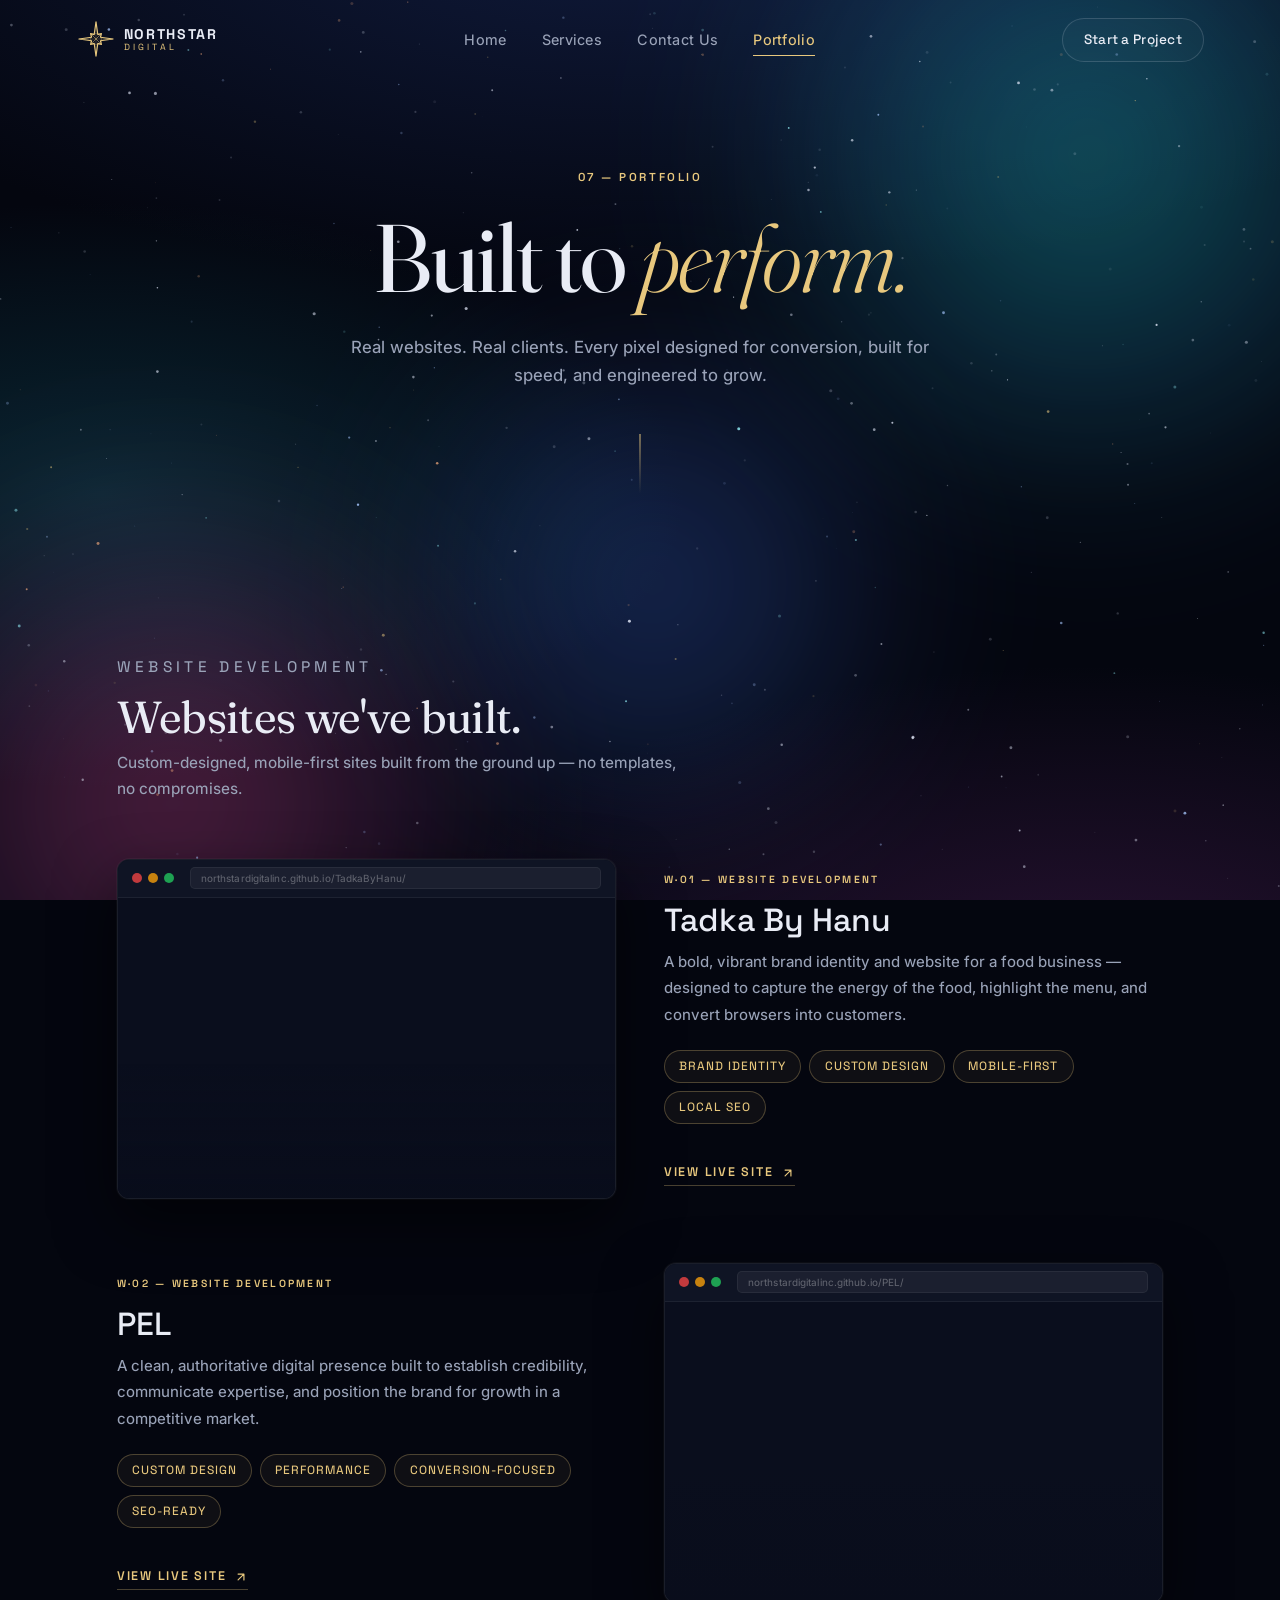
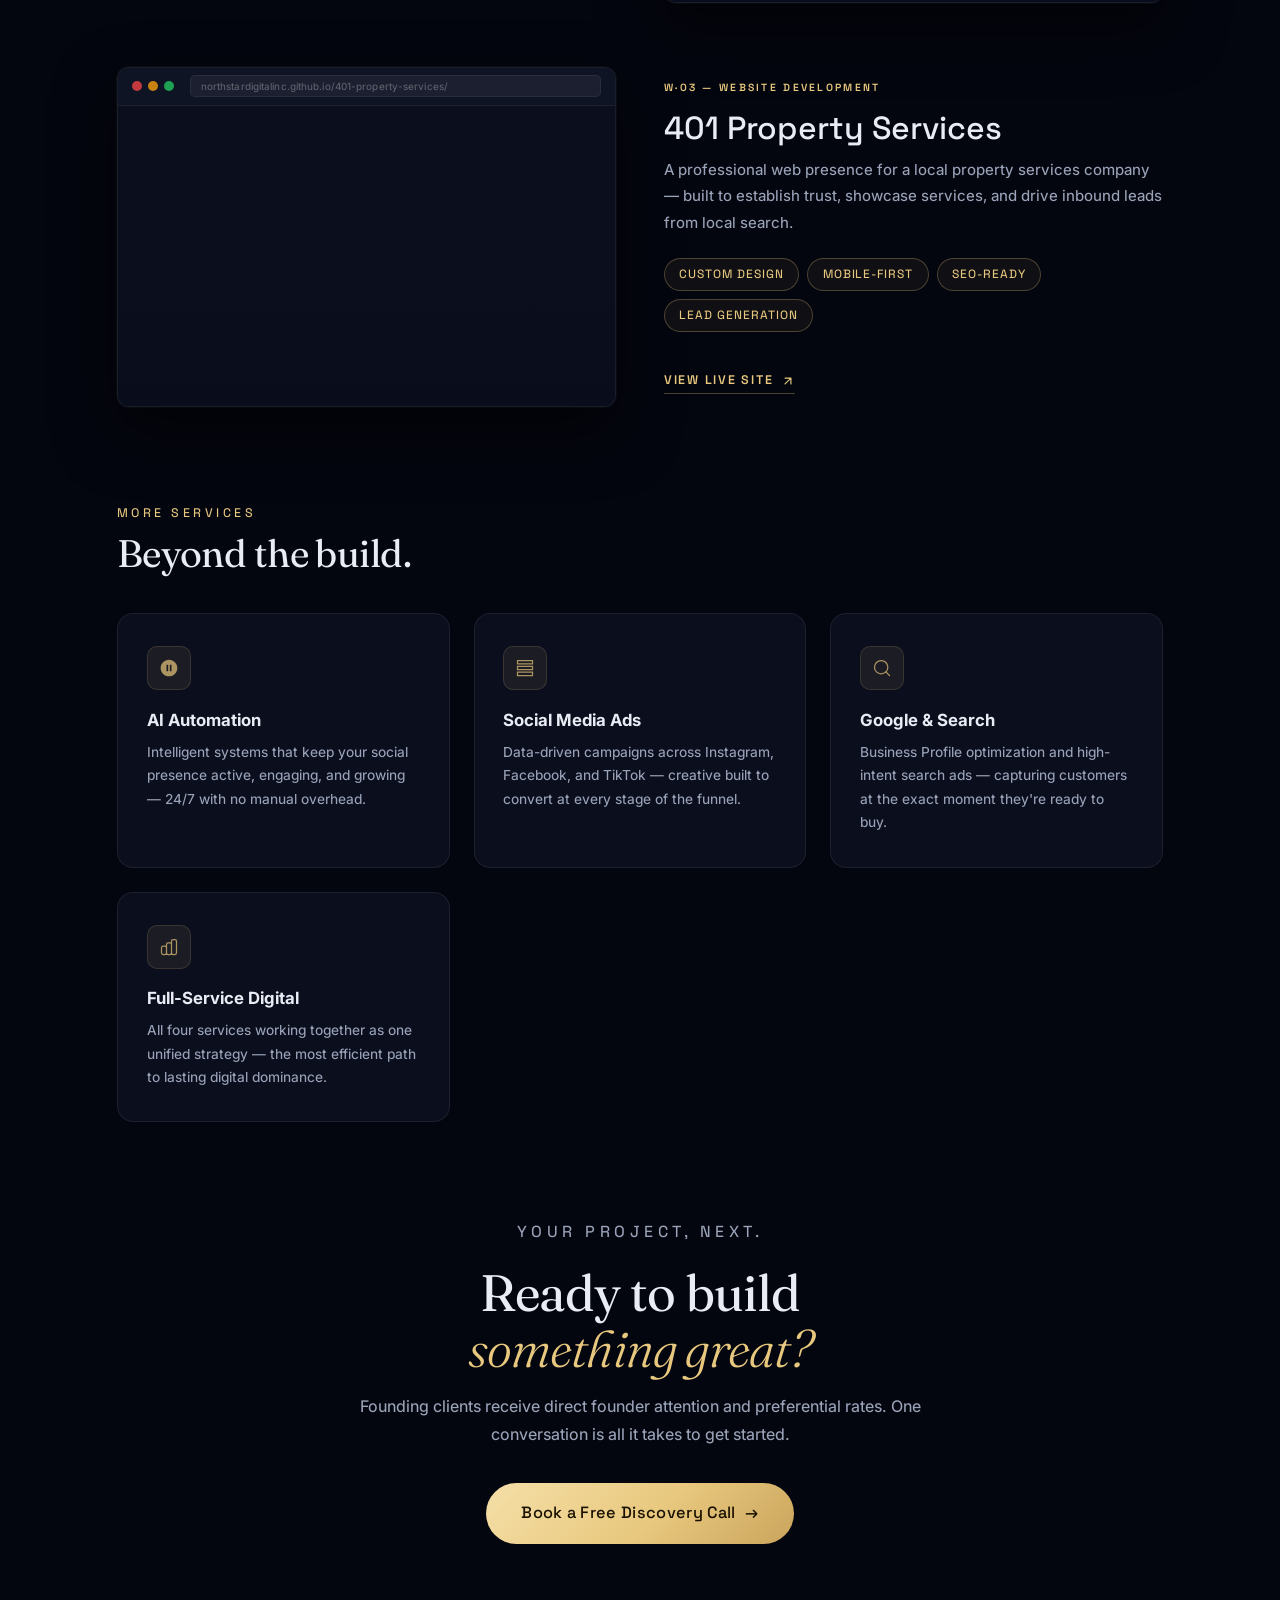
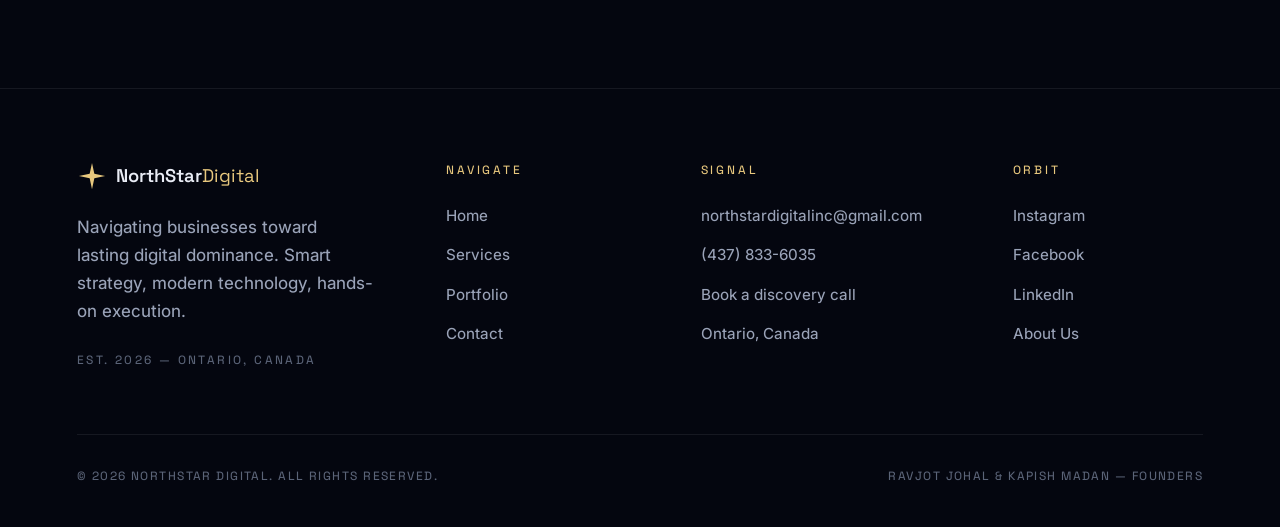
==== portfolio.html @ 84856ef8 "Reorder portfolio: PEL becomes W·02, 401 Property Services becomes W·03" ====
<!DOCTYPE html>
<html lang="en">
<head>
<meta charset="UTF-8">
<meta name="viewport" content="width=device-width, initial-scale=1.0">
<title>Portfolio — NorthStar Digital</title>
<meta name="description" content="Real client websites built by NorthStar Digital — custom design, mobile-first, conversion-focused. See our work.">
<link rel="preconnect" href="https://fonts.googleapis.com">
<link rel="preconnect" href="https://fonts.gstatic.com" crossorigin>
<link href="https://fonts.googleapis.com/css2?family=Fraunces:ital,opsz,wght@0,9..144,300;0,9..144,400;0,9..144,500;0,9..144,600;1,9..144,300;1,9..144,400;1,9..144,500&family=Space+Grotesk:wght@300;400;500;600;700&family=Inter:wght@400;450;500;600&display=swap" rel="stylesheet">
<script>
(function () {
  var d = document.documentElement;
  var touch = window.matchMedia("(pointer: coarse)").matches || "ontouchstart" in window;
  var ua = /Android|iPhone|iPad|iPod|Mobile|Silk/i.test(navigator.userAgent);
  if (touch) d.classList.add("is-touch");
  if (ua || (touch && Math.min(screen.width, screen.height) < 820)) d.classList.add("is-mobile");
})();
</script>
<link rel="stylesheet" href="css/style.css?v=10">
<link rel="icon" href="data:image/svg+xml,<svg xmlns='http://www.w3.org/2000/svg' viewBox='0 0 32 32'><path d='M16 2 L18.5 13.5 L30 16 L18.5 18.5 L16 30 L13.5 18.5 L2 16 L13.5 13.5 Z' fill='%23E8C87E'/></svg>">
<style>
/* ── Project showcase cards ── */
.proj-section {
  padding: 0 var(--pad-x) 6rem;
  max-width: 1200px;
  margin: 0 auto;
}
.proj-section__head {
  margin-bottom: 3.5rem;
}
.proj-section__head .kicker { margin-bottom: 0.8rem; }
.proj-section__head h2 { font-size: clamp(1.8rem, 4vw, 2.8rem); margin-bottom: 0.6rem; }
.proj-section__head p { color: var(--ink-dim); max-width: 56ch; font-size: 0.96rem; line-height: 1.7; }

.proj-list {
  display: flex;
  flex-direction: column;
  gap: 4rem;
}

.proj-item {
  display: grid;
  grid-template-columns: 1fr 1fr;
  gap: 3rem;
  align-items: center;
}
.proj-item:nth-child(even) { direction: rtl; }
.proj-item:nth-child(even) > * { direction: ltr; }

/* Browser mockup */
.proj-browser {
  border-radius: 12px;
  overflow: hidden;
  border: 1px solid rgba(255,255,255,0.08);
  background: #070b18;
  box-shadow: 0 24px 60px rgba(0,0,0,0.55), 0 0 0 1px rgba(255,255,255,0.04);
  transition: box-shadow 0.3s var(--ease-out), transform 0.3s var(--ease-out);
}
.proj-browser:hover {
  box-shadow: 0 32px 80px rgba(0,0,0,0.65), 0 0 0 1px rgba(232,200,126,0.15);
  transform: translateY(-4px);
}
.proj-browser__chrome {
  height: 38px;
  background: #0f1424;
  border-bottom: 1px solid rgba(255,255,255,0.06);
  display: flex;
  align-items: center;
  padding: 0 14px;
  gap: 6px;
}
.proj-browser__dots {
  display: flex;
  gap: 6px;
  flex-shrink: 0;
}
.proj-browser__dot {
  width: 10px;
  height: 10px;
  border-radius: 50%;
}
.proj-browser__dot:nth-child(1) { background: #ef4444; opacity: 0.8; }
.proj-browser__dot:nth-child(2) { background: #f59e0b; opacity: 0.8; }
.proj-browser__dot:nth-child(3) { background: #22c55e; opacity: 0.8; }
.proj-browser__url {
  flex: 1;
  margin-left: 10px;
  background: rgba(255,255,255,0.05);
  border: 1px solid rgba(255,255,255,0.06);
  border-radius: 5px;
  height: 22px;
  padding: 0 10px;
  font-size: 0.62rem;
  color: rgba(255,255,255,0.3);
  display: flex;
  align-items: center;
  overflow: hidden;
  white-space: nowrap;
  font-family: var(--font-body);
  letter-spacing: 0.01em;
}
.proj-browser__viewport {
  position: relative;
  height: 300px;
  overflow: hidden;
  background: #0a0e1d;
}
.proj-browser__viewport iframe {
  width: 1280px;
  height: 800px;
  border: none;
  transform: scale(0.46);
  transform-origin: top left;
  pointer-events: none;
}
.proj-browser__overlay {
  position: absolute;
  inset: 0;
  background: linear-gradient(to bottom, transparent 55%, rgba(7,11,24,0.35) 100%);
  pointer-events: none;
}

/* Project info */
.proj-info {
  padding: 0.5rem 0;
}
.proj-info__num {
  font-family: var(--font-display);
  font-size: 0.65rem;
  font-weight: 600;
  letter-spacing: 0.22em;
  text-transform: uppercase;
  color: var(--gold);
  margin-bottom: 0.8rem;
  display: block;
}
.proj-info h3 {
  font-size: clamp(1.5rem, 2.5vw, 2rem);
  line-height: 1.2;
  margin-bottom: 0.6rem;
}
.proj-info__desc {
  color: var(--ink-dim);
  font-size: 0.94rem;
  line-height: 1.75;
  margin-bottom: 1.4rem;
}
.proj-info__tags {
  display: flex;
  flex-wrap: wrap;
  gap: 0.5rem;
  margin-bottom: 2rem;
}
.proj-info__link {
  display: inline-flex;
  align-items: center;
  gap: 0.5rem;
  font-family: var(--font-display);
  font-size: 0.78rem;
  font-weight: 600;
  letter-spacing: 0.14em;
  text-transform: uppercase;
  color: var(--gold);
  text-decoration: none;
  border-bottom: 1px solid rgba(232,200,126,0.3);
  padding-bottom: 2px;
  transition: color 0.2s, border-color 0.2s, gap 0.2s;
}
.proj-info__link:hover { color: #fff; border-color: rgba(255,255,255,0.3); gap: 0.75rem; }
.proj-info__link svg { flex-shrink: 0; }

/* Capability cards row */
.cap-section {
  padding: 0 var(--pad-x) 6rem;
  max-width: 1200px;
  margin: 0 auto;
}
.cap-section__head { margin-bottom: 2.5rem; }
.cap-section__head .kicker { margin-bottom: 0.6rem; }
.cap-section__head h2 { font-size: clamp(1.6rem, 3.5vw, 2.4rem); }
.cap-grid {
  display: grid;
  grid-template-columns: repeat(auto-fill, minmax(min(100%, 260px), 1fr));
  gap: 1.5rem;
}
.cap-card {
  background: var(--bg-raise);
  border: 1px solid var(--line);
  border-radius: 1rem;
  padding: 2rem 1.8rem;
  transition: border-color 0.25s var(--ease-out), transform 0.25s var(--ease-out);
}
.cap-card:hover {
  border-color: rgba(232,200,126,0.2);
  transform: translateY(-3px);
}
.cap-card__icon {
  width: 44px;
  height: 44px;
  border-radius: 10px;
  background: rgba(232,200,126,0.08);
  border: 1px solid rgba(232,200,126,0.14);
  display: flex;
  align-items: center;
  justify-content: center;
  margin-bottom: 1.2rem;
}
.cap-card h4 {
  font-size: 1.05rem;
  margin-bottom: 0.6rem;
  line-height: 1.3;
}
.cap-card p {
  color: var(--ink-dim);
  font-size: 0.86rem;
  line-height: 1.7;
}

/* CTA strip */
.port-cta {
  padding: 0 var(--pad-x) 9rem;
  text-align: center;
  max-width: 740px;
  margin: 0 auto;
}
.port-cta h2 {
  font-size: clamp(2rem, 5vw, 3.2rem);
  margin-bottom: 1rem;
  line-height: 1.1;
}
.port-cta p {
  color: var(--ink-dim);
  margin-bottom: 2.2rem;
  font-size: 1rem;
  line-height: 1.7;
}

/* Responsive */
@media (max-width: 860px) {
  .proj-item { grid-template-columns: 1fr; gap: 2rem; }
  .proj-item:nth-child(even) { direction: ltr; }
  .proj-browser__viewport { height: 220px; }
  .proj-browser__viewport iframe { transform: scale(0.34); }
}
@media (max-width: 540px) {
  .proj-browser__viewport { height: 170px; }
  .proj-browser__viewport iframe { transform: scale(0.265); }
}
</style>
</head>
<body data-page="portfolio">

<div class="warp-overlay" id="warp-overlay" aria-hidden="true">
  <canvas id="warp-canvas"></canvas>
</div>

<div class="cosmos" aria-hidden="true">
  <div class="nebula nebula--teal"></div>
  <div class="nebula nebula--rose"></div>
  <div class="nebula nebula--blue"></div>
  <canvas id="starfield"></canvas>
</div>

<div class="cursor-glow" aria-hidden="true"></div>

<!-- ======= NAV ======= -->
<header class="nav" id="nav">
  <a class="nav__brand" href="index.html" data-warp-to="index.html" aria-label="NorthStar Digital home">
    <svg class="nav__logomark" viewBox="0 0 40 40" width="38" height="38" fill="none" xmlns="http://www.w3.org/2000/svg" aria-hidden="true">
      <path d="M20,2 L21.9,15.4 L25.7,14.3 L24.6,18.1 L38,20 L24.6,21.9 L25.7,25.7 L21.9,24.6 L20,38 L18.1,24.6 L14.3,25.7 L15.4,21.9 L2,20 L15.4,18.1 L14.3,14.3 L18.1,15.4 Z" stroke="currentColor" stroke-width="1.2" stroke-linejoin="round"/>
      <line x1="20" y1="20" x2="25.7" y2="14.3" stroke="currentColor" stroke-width="0.8" opacity="0.65"/>
      <line x1="20" y1="20" x2="25.7" y2="25.7" stroke="currentColor" stroke-width="0.8" opacity="0.65"/>
      <line x1="20" y1="20" x2="14.3" y2="25.7" stroke="currentColor" stroke-width="0.8" opacity="0.65"/>
      <line x1="20" y1="20" x2="14.3" y2="14.3" stroke="currentColor" stroke-width="0.8" opacity="0.65"/>
      <line x1="20" y1="20" x2="20"  y2="2"  stroke="currentColor" stroke-width="0.7" opacity="0.38"/>
      <line x1="20" y1="20" x2="38"  y2="20" stroke="currentColor" stroke-width="0.7" opacity="0.38"/>
      <line x1="20" y1="20" x2="20"  y2="38" stroke="currentColor" stroke-width="0.7" opacity="0.38"/>
      <line x1="20" y1="20" x2="2"   y2="20" stroke="currentColor" stroke-width="0.7" opacity="0.38"/>
      <path d="M25.7,14.3 L25.7,25.7 L14.3,25.7 L14.3,14.3 Z" stroke="currentColor" stroke-width="0.7" fill="none" opacity="0.42"/>
    </svg>
    <span class="nav__wordmark"><span>NORTHSTAR</span><em>DIGITAL</em></span>
  </a>
  <nav class="nav__links" id="nav-links" aria-label="Primary">
    <a href="index.html" data-warp-to="index.html">Home</a>
    <a href="index.html#services" data-warp-to="index.html#services">Services</a>
    <a href="index.html#contact" data-warp-to="index.html#contact">Contact Us</a>
    <a href="portfolio.html" class="is-active">Portfolio</a>
    <a href="index.html#contact" data-warp-to="index.html#contact" class="nav__links-cta">Start a Project →</a>
  </nav>
  <a href="index.html#contact" data-warp-to="index.html#contact" class="btn btn--ghost nav__cta" data-magnetic>Start a Project</a>
  <button type="button" class="nav__burger" id="nav-burger" aria-label="Open menu" aria-expanded="false" aria-controls="nav-links">
    <span></span><span></span><span></span>
  </button>
</header>

<main>

  <!-- ======= PORTFOLIO HERO ======= -->
  <section class="port-hero">
    <p class="port-hero__kicker reveal">07 — Portfolio</p>
    <h1 class="reveal">Built to <em>perform.</em></h1>
    <p class="port-hero__sub reveal">Real websites. Real clients. Every pixel designed for conversion, built for speed, and engineered to grow.</p>
    <div class="port-divider" aria-hidden="true"></div>
  </section>

  <!-- ======= WEBSITE WORK ======= -->
  <section class="proj-section" aria-label="Website projects">
    <div class="proj-section__head reveal">
      <p class="kicker">Website Development</p>
      <h2>Websites we've built.</h2>
      <p>Custom-designed, mobile-first sites built from the ground up — no templates, no compromises.</p>
    </div>

    <div class="proj-list">

      <!-- Project 1: Tadka By Hanu -->
      <article class="proj-item reveal">
        <div class="proj-browser">
          <div class="proj-browser__chrome">
            <div class="proj-browser__dots">
              <span class="proj-browser__dot"></span>
              <span class="proj-browser__dot"></span>
              <span class="proj-browser__dot"></span>
            </div>
            <span class="proj-browser__url">northstardigitalinc.github.io/TadkaByHanu/</span>
          </div>
          <div class="proj-browser__viewport">
            <iframe src="http://localhost:3401/?autoplay=1"
                    scrolling="no"
                    loading="lazy"
                    allow="autoplay"
                    title="Tadka By Hanu website preview"
                    tabindex="-1"
                    aria-hidden="true"></iframe>
            <div class="proj-browser__overlay"></div>
          </div>
        </div>
        <div class="proj-info">
          <span class="proj-info__num">W·01 — Website Development</span>
          <h3>Tadka By Hanu</h3>
          <p class="proj-info__desc">A bold, vibrant brand identity and website for a food business — designed to capture the energy of the food, highlight the menu, and convert browsers into customers.</p>
          <div class="proj-info__tags">
            <span class="pill">Brand Identity</span>
            <span class="pill">Custom Design</span>
            <span class="pill">Mobile-First</span>
            <span class="pill">Local SEO</span>
          </div>
          <a class="proj-info__link" href="https://northstardigitalinc.github.io/TadkaByHanu/" target="_blank" rel="noopener">
            View Live Site
            <svg width="14" height="14" viewBox="0 0 24 24" fill="none" aria-hidden="true"><path d="M7 17L17 7M17 7H7M17 7v10" stroke="currentColor" stroke-width="2" stroke-linecap="round" stroke-linejoin="round"/></svg>
          </a>
        </div>
      </article>

      <!-- Project 2: PEL -->
      <article class="proj-item reveal">
        <div class="proj-browser">
          <div class="proj-browser__chrome">
            <div class="proj-browser__dots">
              <span class="proj-browser__dot"></span>
              <span class="proj-browser__dot"></span>
              <span class="proj-browser__dot"></span>
            </div>
            <span class="proj-browser__url">northstardigitalinc.github.io/PEL/</span>
          </div>
          <div class="proj-browser__viewport">
            <iframe src="https://northstardigitalinc.github.io/PEL/index.html"
                    scrolling="no"
                    loading="lazy"
                    title="PEL website preview"
                    tabindex="-1"
                    aria-hidden="true"></iframe>
            <div class="proj-browser__overlay"></div>
          </div>
        </div>
        <div class="proj-info">
          <span class="proj-info__num">W·02 — Website Development</span>
          <h3>PEL</h3>
          <p class="proj-info__desc">A clean, authoritative digital presence built to establish credibility, communicate expertise, and position the brand for growth in a competitive market.</p>
          <div class="proj-info__tags">
            <span class="pill">Custom Design</span>
            <span class="pill">Performance</span>
            <span class="pill">Conversion-Focused</span>
            <span class="pill">SEO-Ready</span>
          </div>
          <a class="proj-info__link" href="https://northstardigitalinc.github.io/PEL/index.html" target="_blank" rel="noopener">
            View Live Site
            <svg width="14" height="14" viewBox="0 0 24 24" fill="none" aria-hidden="true"><path d="M7 17L17 7M17 7H7M17 7v10" stroke="currentColor" stroke-width="2" stroke-linecap="round" stroke-linejoin="round"/></svg>
          </a>
        </div>
      </article>

      <!-- Project 3: 401 Property Services -->
      <article class="proj-item reveal">
        <div class="proj-browser">
          <div class="proj-browser__chrome">
            <div class="proj-browser__dots">
              <span class="proj-browser__dot"></span>
              <span class="proj-browser__dot"></span>
              <span class="proj-browser__dot"></span>
            </div>
            <span class="proj-browser__url">northstardigitalinc.github.io/401-property-services/</span>
          </div>
          <div class="proj-browser__viewport">
            <iframe src="https://northstardigitalinc.github.io/401-property-services/"
                    scrolling="no"
                    loading="lazy"
                    title="401 Property Services website preview"
                    tabindex="-1"
                    aria-hidden="true"></iframe>
            <div class="proj-browser__overlay"></div>
          </div>
        </div>
        <div class="proj-info">
          <span class="proj-info__num">W·03 — Website Development</span>
          <h3>401 Property Services</h3>
          <p class="proj-info__desc">A professional web presence for a local property services company — built to establish trust, showcase services, and drive inbound leads from local search.</p>
          <div class="proj-info__tags">
            <span class="pill">Custom Design</span>
            <span class="pill">Mobile-First</span>
            <span class="pill">SEO-Ready</span>
            <span class="pill">Lead Generation</span>
          </div>
          <a class="proj-info__link" href="https://northstardigitalinc.github.io/401-property-services/" target="_blank" rel="noopener">
            View Live Site
            <svg width="14" height="14" viewBox="0 0 24 24" fill="none" aria-hidden="true"><path d="M7 17L17 7M17 7H7M17 7v10" stroke="currentColor" stroke-width="2" stroke-linecap="round" stroke-linejoin="round"/></svg>
          </a>
        </div>
      </article>

    </div>
  </section>

  <!-- ======= MORE CAPABILITIES ======= -->
  <section class="cap-section" aria-label="More services">
    <div class="cap-section__head reveal">
      <p class="kicker">More Services</p>
      <h2>Beyond the build.</h2>
    </div>
    <div class="cap-grid">
      <div class="cap-card reveal">
        <div class="cap-card__icon" aria-hidden="true">
          <svg width="20" height="20" viewBox="0 0 24 24" fill="none"><path d="M12 2C6.48 2 2 6.48 2 12s4.48 10 10 10 10-4.48 10-10S17.52 2 12 2zm-1 14H9V8h2v8zm4 0h-2V8h2v8z" fill="rgba(232,200,126,0.7)"/></svg>
        </div>
        <h4>AI Automation</h4>
        <p>Intelligent systems that keep your social presence active, engaging, and growing — 24/7 with no manual overhead.</p>
      </div>
      <div class="cap-card reveal">
        <div class="cap-card__icon" aria-hidden="true">
          <svg width="20" height="20" viewBox="0 0 24 24" fill="none"><path d="M3 3h18v4H3V3zm0 7h18v4H3v-4zm0 7h18v4H3v-4z" fill="none" stroke="rgba(232,200,126,0.7)" stroke-width="1.5"/></svg>
        </div>
        <h4>Social Media Ads</h4>
        <p>Data-driven campaigns across Instagram, Facebook, and TikTok — creative built to convert at every stage of the funnel.</p>
      </div>
      <div class="cap-card reveal">
        <div class="cap-card__icon" aria-hidden="true">
          <svg width="20" height="20" viewBox="0 0 24 24" fill="none"><circle cx="11" cy="11" r="8" stroke="rgba(232,200,126,0.7)" stroke-width="1.5"/><path d="M21 21l-4.35-4.35" stroke="rgba(232,200,126,0.7)" stroke-width="1.5" stroke-linecap="round"/></svg>
        </div>
        <h4>Google &amp; Search</h4>
        <p>Business Profile optimization and high-intent search ads — capturing customers at the exact moment they're ready to buy.</p>
      </div>
      <div class="cap-card reveal">
        <div class="cap-card__icon" aria-hidden="true">
          <svg width="20" height="20" viewBox="0 0 24 24" fill="none"><path d="M9 19v-6a2 2 0 00-2-2H5a2 2 0 00-2 2v6a2 2 0 002 2h2a2 2 0 002-2zm0 0V9a2 2 0 012-2h2a2 2 0 012 2v10m-6 0a2 2 0 002 2h2a2 2 0 002-2m0 0V5a2 2 0 012-2h2a2 2 0 012 2v14a2 2 0 01-2 2h-2a2 2 0 01-2-2z" stroke="rgba(232,200,126,0.7)" stroke-width="1.5" stroke-linecap="round" stroke-linejoin="round"/></svg>
        </div>
        <h4>Full-Service Digital</h4>
        <p>All four services working together as one unified strategy — the most efficient path to lasting digital dominance.</p>
      </div>
    </div>
  </section>

  <!-- ======= CTA ======= -->
  <section class="port-cta">
    <p class="kicker reveal" style="margin-bottom:1.2rem;">Your project, next.</p>
    <h2 class="reveal">Ready to build<br><em class="gold-serif">something great?</em></h2>
    <p class="reveal">Founding clients receive direct founder attention and preferential rates. One conversation is all it takes to get started.</p>
    <a href="index.html#contact" data-warp-to="index.html#contact" class="btn btn--gold btn--lg reveal" data-magnetic>
      Book a Free Discovery Call<span class="btn__arrow">→</span>
    </a>
  </section>

</main>

<footer class="footer">
  <div class="footer__grid">
    <div class="footer__brand">
      <a href="index.html" data-warp-to="index.html" class="footer__logo" aria-label="NorthStar Digital — home">
        <svg viewBox="0 0 32 32" width="30" height="30" aria-hidden="true"><path d="M16 2 L18.5 13.5 L30 16 L18.5 18.5 L16 30 L13.5 18.5 L2 16 L13.5 13.5 Z" fill="currentColor"/></svg>
        <span>NorthStar<em>Digital</em></span>
      </a>
      <p class="footer__desc">Navigating businesses toward lasting digital dominance. Smart strategy, modern technology, hands-on execution.</p>
      <p class="footer__est">Est. 2026 — Ontario, Canada</p>
    </div>
    <nav class="footer__col" aria-label="Footer navigation">
      <p class="footer__heading">Navigate</p>
      <a href="index.html" data-warp-to="index.html">Home</a>
      <a href="index.html#services" data-warp-to="index.html#services">Services</a>
      <a href="portfolio.html">Portfolio</a>
      <a href="index.html#contact" data-warp-to="index.html#contact">Contact</a>
    </nav>
    <div class="footer__col">
      <p class="footer__heading">Signal</p>
      <a href="mailto:northstardigitalinc@gmail.com">northstardigitalinc@gmail.com</a>
      <a href="tel:+14378336035">(437) 833-6035</a>
      <a href="index.html#booking" data-warp-to="index.html#booking">Book a discovery call</a>
      <a href="https://www.google.com/maps/place/Ontario,+Canada" target="_blank" rel="noopener">Ontario, Canada</a>
    </div>
    <div class="footer__col">
      <p class="footer__heading">Orbit</p>
      <a href="https://instagram.com/NorthStarDigitalInc" target="_blank" rel="noopener">Instagram</a>
      <a href="https://facebook.com/NorthStarDigitalInc" target="_blank" rel="noopener">Facebook</a>
      <a href="https://linkedin.com/company/NorthStarDigitalInc" target="_blank" rel="noopener">LinkedIn</a>
      <a href="index.html#about" data-warp-to="index.html#about">About Us</a>
    </div>
  </div>
  <div class="footer__bar">
    <a href="index.html" data-warp-to="index.html">© 2026 NorthStar Digital. All rights reserved.</a>
    <a href="index.html#founders" data-warp-to="index.html#founders">Ravjot Johal &amp; Kapish Madan — Founders</a>
  </div>
</footer>

<script src="js/main.js?v=4"></script>
<script src="js/warp.js?v=7"></script>
</body>
</html>
---- css/style.css ----
/* ============================================================
   NorthStar Digital — Celestial Navigation / Luxury Observatory
   Canvas: #04060F · Accent: champagne gold #E8C87E (CTA + star)
   Nebula teal/rose: decorative atmosphere ONLY
   ============================================================ */

:root {
  --bg: #04060f;
  --bg-raise: #0a0e1d;
  --ink: #e9ecf5;
  --ink-dim: #9aa3b8;
  --ink-faint: #5b6478;
  --gold: #e8c87e;
  --gold-bright: #f5dfa8;
  --line: rgba(233, 236, 245, 0.08);
  --line-strong: rgba(233, 236, 245, 0.16);

  --font-display: "Space Grotesk", sans-serif;
  --font-serif: "Fraunces", Georgia, serif;
  --font-body: "Inter", sans-serif;

  --duration-fast: 120ms;
  --duration-default: 200ms;
  --duration-slow: 320ms;
  --ease-out: cubic-bezier(0, 0, 0.2, 1);
  --ease-in-out: cubic-bezier(0.4, 0, 0.2, 1);
  --ease-emphasized: cubic-bezier(0.2, 0, 0, 1);

  --pad-x: clamp(1.25rem, 6vw, 7rem);
}

* { margin: 0; padding: 0; box-sizing: border-box; }

html { scroll-behavior: smooth; }

body {
  background: var(--bg);
  color: var(--ink);
  font-family: var(--font-body);
  font-size: 1.0625rem;
  line-height: 1.65;
  font-weight: 450;
  overflow-x: hidden;
  -webkit-font-smoothing: antialiased;
}

::selection { background: rgba(232, 200, 126, 0.28); color: #fff; }

h1, h2 {
  font-family: var(--font-serif);
  font-weight: 400;
  font-optical-sizing: auto;
  text-wrap: balance;
}
h3 { font-family: var(--font-display); font-weight: 500; text-wrap: balance; }

h2 {
  font-size: clamp(2.1rem, 4.8vw, 3.8rem);
  line-height: 1.06;
  letter-spacing: -0.015em;
}
h2 em { font-style: italic; font-weight: 300; color: var(--gold); }

.gold { color: var(--gold); font-style: normal; }
.gold-serif {
  color: var(--gold);
  font-family: var(--font-serif);
  font-style: italic;
  font-weight: 300;
}

/* ============ COSMOS BACKGROUND ============ */
.cosmos {
  position: fixed;
  inset: 0;
  z-index: -1;
  overflow: hidden;
  background:
    radial-gradient(ellipse 120% 70% at 50% -10%, #101b3d 0%, transparent 60%),
    radial-gradient(ellipse 90% 60% at 85% 110%, rgba(46, 20, 56, 0.85) 0%, transparent 60%),
    radial-gradient(ellipse 70% 50% at 8% 55%, rgba(10, 45, 58, 0.8) 0%, transparent 65%),
    var(--bg);
}

#starfield { position: absolute; inset: 0; width: 100%; height: 100%; }

.nebula {
  position: absolute;
  border-radius: 50%;
  filter: blur(70px);
  opacity: 0.85;
  mix-blend-mode: screen;
  will-change: transform;
}
.nebula--teal {
  width: 60vw; height: 60vw;
  top: -18vw; right: -15vw;
  background: radial-gradient(circle, rgba(22, 165, 175, 0.55) 0%, rgba(16, 95, 130, 0.32) 45%, transparent 70%);
  animation: drift-a 38s var(--ease-in-out) infinite alternate;
}
.nebula--rose {
  width: 55vw; height: 55vw;
  bottom: -20vw; left: -14vw;
  background: radial-gradient(circle, rgba(196, 62, 129, 0.48) 0%, rgba(112, 38, 96, 0.28) 45%, transparent 70%);
  animation: drift-b 46s var(--ease-in-out) infinite alternate;
}
.nebula--blue {
  width: 46vw; height: 46vw;
  top: 32%; left: 28%;
  background: radial-gradient(circle, rgba(56, 108, 220, 0.4) 0%, rgba(30, 60, 140, 0.2) 50%, transparent 68%);
  animation: drift-a 52s var(--ease-in-out) infinite alternate-reverse;
}
@keyframes drift-a { from { transform: translate3d(0,0,0) scale(1); } to { transform: translate3d(-6vw, 5vh, 0) scale(1.12); } }
@keyframes drift-b { from { transform: translate3d(0,0,0) scale(1.05); } to { transform: translate3d(7vw, -6vh, 0) scale(0.95); } }

/* ============ CURSOR GLOW ============ */
.cursor-glow {
  position: fixed;
  width: 480px; height: 480px;
  border-radius: 50%;
  pointer-events: none;
  z-index: 0;
  background: radial-gradient(circle, rgba(232, 200, 126, 0.05) 0%, transparent 60%);
  transform: translate(-50%, -50%);
  left: -999px; top: -999px;
}

/* ============ NAV ============ */
.nav {
  position: fixed;
  top: 0; left: 0; right: 0;
  z-index: 100;
  display: flex;
  align-items: center;
  justify-content: space-between;
  gap: 2rem;
  padding: 1.1rem var(--pad-x);
  transition: background-color var(--duration-slow) var(--ease-out),
              border-color var(--duration-slow) var(--ease-out),
              padding var(--duration-slow) var(--ease-out);
  border-bottom: 1px solid transparent;
}
.nav.is-scrolled {
  background: rgba(4, 6, 15, 0.72);
  backdrop-filter: blur(18px);
  -webkit-backdrop-filter: blur(18px);
  border-bottom-color: var(--line);
  padding-top: 0.75rem;
  padding-bottom: 0.75rem;
}
.nav__brand {
  display: flex; align-items: center; gap: 0.55rem;
  text-decoration: none;
  flex-shrink: 0;
}
.nav__logomark {
  color: var(--gold);
  flex-shrink: 0;
  animation: star-pulse 4s var(--ease-in-out) infinite;
}
.nav__wordmark {
  font-family: var(--font-display);
  display: flex;
  flex-direction: column;
  gap: 2px;
  line-height: 1;
}
.nav__wordmark > span {
  font-weight: 700;
  font-size: 0.88rem;
  letter-spacing: 0.12em;
  color: var(--ink);
  text-transform: uppercase;
}
.nav__wordmark em {
  font-style: normal;
  font-weight: 400;
  font-size: 0.56rem;
  letter-spacing: 0.36em;
  color: var(--gold);
  text-transform: uppercase;
}
@keyframes star-pulse { 0%, 100% { opacity: 1; transform: scale(1); } 50% { opacity: 0.75; transform: scale(0.92); } }

.nav__links { display: flex; gap: 2.2rem; }
.nav__links a {
  color: var(--ink-dim); text-decoration: none;
  font-size: 0.9rem; letter-spacing: 0.02em;
  transition: color var(--duration-fast) var(--ease-out);
  position: relative;
}
.nav__links a::after {
  content: "";
  position: absolute; left: 0; bottom: -5px;
  width: 100%; height: 1px;
  background: var(--gold);
  transform: scaleX(0);
  transform-origin: right;
  transition: transform var(--duration-default) var(--ease-emphasized);
}
.nav__links a:hover { color: var(--ink); }
.nav__links a:hover::after { transform: scaleX(1); transform-origin: left; }
.nav__links a.is-active { color: var(--gold); }
.nav__links a.is-active::after { transform: scaleX(1); transform-origin: left; }
.nav__links-cta { display: none; }

/* hamburger — hidden on desktop, replaces links + CTA on mobile */
.nav__burger {
  display: none;
  flex-direction: column;
  justify-content: center;
  gap: 5px;
  width: 44px;
  height: 44px;
  padding: 10px;
  background: none;
  border: 0;
  cursor: pointer;
  z-index: 102;
}
.nav__burger span {
  display: block;
  width: 100%;
  height: 2px;
  border-radius: 2px;
  background: var(--ink);
  transition: transform 320ms var(--ease-emphasized), opacity 200ms var(--ease-out);
}
body.menu-open .nav__burger span:nth-child(1) { transform: translateY(7px) rotate(45deg); }
body.menu-open .nav__burger span:nth-child(2) { opacity: 0; }
body.menu-open .nav__burger span:nth-child(3) { transform: translateY(-7px) rotate(-45deg); }

/* ============ BUTTONS ============ */
.btn {
  display: inline-flex; align-items: center; gap: 0.6rem;
  font-family: var(--font-display);
  font-size: 0.95rem; font-weight: 500;
  letter-spacing: 0.02em;
  text-decoration: none;
  padding: 0.85rem 1.7rem;
  border-radius: 3rem;
  white-space: nowrap;
  transition: background-color var(--duration-fast) var(--ease-out),
              color var(--duration-fast) var(--ease-out),
              box-shadow var(--duration-default) var(--ease-out),
              border-color var(--duration-fast) var(--ease-out);
  will-change: transform;
}
.btn--gold {
  background: linear-gradient(135deg, var(--gold-bright), var(--gold) 55%, #caa45c);
  color: #191100;
  box-shadow: 0 0 0 rgba(232, 200, 126, 0);
}
.btn--gold:hover { box-shadow: 0 8px 40px rgba(232, 200, 126, 0.35); }
.btn--gold:active { transform: scale(0.98); }
.btn__arrow { transition: transform var(--duration-fast) var(--ease-out); }
.btn--gold:hover .btn__arrow { transform: translateX(4px); }
.btn--line, .btn--ghost {
  color: var(--ink);
  border: 1px solid var(--line-strong);
  background: rgba(233, 236, 245, 0.02);
}
.btn--line:hover, .btn--ghost:hover { border-color: var(--gold); color: var(--gold); }
.nav__cta { padding: 0.6rem 1.3rem; font-size: 0.85rem; }

/* ============ PLANET JOURNEY ============ */
.journey { padding: 0; }
.journey__space { height: 460vh; position: relative; }
.journey__sticky {
  position: sticky;
  top: 0;
  height: 100svh;
  overflow: hidden;
}
#planet {
  position: absolute;
  inset: 0;
  width: 100%;
  height: 100%;
}

.j-stage {
  position: absolute;
  inset: 0;
  display: flex;
  flex-direction: column;
  will-change: opacity, transform;
}
.j-stage--hero {
  align-items: center;
  text-align: center;
  padding: clamp(6rem, 14vh, 9rem) var(--pad-x) 0;
}
.j-stage--split {
  justify-content: center;
  padding: 0 var(--pad-x);
  opacity: 0;
  pointer-events: none;
}
.j-split__text { max-width: 34rem; }
.j-stage--surface {
  justify-content: flex-end;
  align-items: flex-end;
  text-align: right;
  padding: 0 var(--pad-x) clamp(4rem, 10vh, 7rem);
  opacity: 0;
  pointer-events: none;
}
.j-surface__text { max-width: 34rem; }
.j-surface__text p {
  color: var(--ink);
  font-size: clamp(1rem, 1.5vw, 1.15rem);
  line-height: 1.75;
  text-shadow: 0 2px 24px rgba(2, 4, 12, 0.8);
  text-wrap: pretty;
}

.j-kicker {
  font-family: var(--font-display);
  font-size: clamp(0.8rem, 1.4vw, 1.05rem);
  letter-spacing: 0.42em;
  text-transform: uppercase;
  color: var(--ink);
  margin-bottom: 1rem;
}
.j-title {
  font-family: var(--font-serif);
  font-weight: 400;
  font-size: clamp(3.4rem, 11vw, 8.5rem);
  line-height: 0.95;
  letter-spacing: 0.02em;
  text-transform: uppercase;
  margin-bottom: 1.6rem;
}
.j-rule {
  display: block;
  width: 5.5rem; height: 2px;
  background: var(--gold);
  margin: 0 auto 1.8rem;
}
.j-rule--left { margin-left: 0; }
.j-rule--right { margin-right: 0; margin-left: auto; margin-bottom: 1.4rem; }
.j-sub {
  max-width: 38rem;
  color: var(--ink-dim);
  font-size: clamp(1rem, 1.4vw, 1.15rem);
  margin-bottom: 2.4rem;
  text-wrap: pretty;
}
.j-actions { display: flex; align-items: center; gap: 1rem; }
.j-play {
  display: grid;
  place-items: center;
  width: 3.4rem; height: 3.4rem;
  border-radius: 50%;
  background: linear-gradient(135deg, var(--gold-bright), var(--gold) 60%, #caa45c);
  color: #191100;
  box-shadow: 0 0 34px rgba(232, 200, 126, 0.35);
  transition: box-shadow var(--duration-default) var(--ease-out);
  will-change: transform;
}
.j-play:hover { box-shadow: 0 0 54px rgba(232, 200, 126, 0.55); }
.j-play svg { margin-left: 2px; }

.j-neighbor {
  position: absolute;
  top: 58%;
  display: flex;
  align-items: center;
  gap: 1.4rem;
  will-change: opacity;
}
.j-neighbor--left { left: 0; transform: translateX(-38%); }
.j-neighbor--right { right: 0; transform: translateX(38%); }
.j-neighbor__label {
  font-family: var(--font-serif);
  font-size: clamp(1rem, 1.8vw, 1.5rem);
  letter-spacing: 0.34em;
  text-transform: uppercase;
  color: var(--ink);
}
.j-orb {
  width: clamp(4.5rem, 9vw, 8rem);
  height: clamp(4.5rem, 9vw, 8rem);
  border-radius: 50%;
  flex-shrink: 0;
}
.j-orb--teal {
  background: radial-gradient(circle at 34% 30%, #7fd6c9 0%, #2a7f76 34%, #123c3e 68%, #060f14 100%);
  box-shadow: 0 0 44px rgba(64, 190, 175, 0.3);
}
.j-orb--rust {
  background: radial-gradient(circle at 34% 30%, #f0a06a 0%, #b35a33 36%, #57241a 70%, #140705 100%);
  box-shadow: 0 0 44px rgba(220, 120, 70, 0.3);
}

.j-scrollcue {
  position: absolute;
  left: 50%; bottom: 2.2rem;
  transform: translateX(-50%);
  width: 3.2rem; height: 3.2rem;
  border-radius: 50%;
  border: 1px solid var(--line-strong);
  background: rgba(6, 9, 20, 0.6);
  color: var(--ink);
  cursor: pointer;
  display: grid;
  place-items: center;
  transition: border-color var(--duration-fast) var(--ease-out), color var(--duration-fast) var(--ease-out);
}
.j-scrollcue:hover { border-color: var(--gold); color: var(--gold); }
.j-scrollcue svg { animation: cue-bob 2s var(--ease-in-out) infinite; }
@keyframes cue-bob { 0%, 100% { transform: translateY(-2px); } 50% { transform: translateY(3px); } }

.statsband {
  /* emerge from the event horizon: the black lingers, then the
     starfield dissolves back in over ~a viewport of scroll */
  padding-top: clamp(18rem, 55vh, 32rem);
  padding-bottom: clamp(2.5rem, 6vh, 4rem);
  background: linear-gradient(
    to bottom,
    var(--bg) 0%,
    rgba(4, 6, 15, 0.96) 22%,
    rgba(4, 6, 15, 0.75) 48%,
    rgba(4, 6, 15, 0.35) 74%,
    rgba(4, 6, 15, 0) 100%
  );
}
.statsband .hero__meta { border-top: 0; padding-top: 0; }
.statsband .reveal { transition-duration: 1100ms; }

/* Journey static fallback (reduced motion) */
.journey--static .journey__space { height: auto; }
.journey--static .journey__sticky { position: relative; height: auto; min-height: 100svh; overflow: visible; }
.journey--static #planet, .journey--static .j-neighbor, .journey--static .j-scrollcue { display: none; }
.journey--static .j-stage { position: relative; inset: auto; opacity: 1 !important; pointer-events: auto; padding-top: 4rem; padding-bottom: 4rem; }
.journey--static .j-stage--hero { padding-top: 8rem; }

/* ============ HERO ============ */
.hero {
  min-height: 100svh;
  display: flex;
  flex-direction: column;
  justify-content: center;
  padding: 8rem var(--pad-x) 4rem;
  position: relative;
}
.hero__inner { max-width: 62rem; }
.hero__badge {
  display: inline-flex;
  align-items: center;
  gap: 0.6rem;
  font-family: var(--font-display);
  font-size: 0.78rem;
  letter-spacing: 0.1em;
  text-transform: uppercase;
  color: var(--gold);
  border: 1px solid rgba(232, 200, 126, 0.35);
  background: rgba(232, 200, 126, 0.06);
  border-radius: 3rem;
  padding: 0.5rem 1.1rem;
  margin-bottom: 1.6rem;
}
.hero__badge-dot {
  width: 7px; height: 7px;
  border-radius: 50%;
  background: var(--gold);
  box-shadow: 0 0 10px rgba(232, 200, 126, 0.9);
  animation: star-pulse 2.4s var(--ease-in-out) infinite;
}
.hero__eyebrow {
  display: flex; align-items: center; gap: 0.75rem;
  font-size: 0.8rem;
  letter-spacing: 0.22em;
  text-transform: uppercase;
  color: var(--ink-dim);
  margin-bottom: 2rem;
}
.tick { width: 2.5rem; height: 1px; background: var(--gold); display: inline-block; }

.hero__title {
  font-size: clamp(3rem, 9vw, 7.5rem);
  line-height: 1.0;
  letter-spacing: -0.02em;
  font-weight: 400;
  margin-bottom: 2.2rem;
}
.hero__title .line { display: block; overflow: hidden; }
.hero__title .line span {
  display: block;
  transform: translateY(110%);
  animation: line-up 900ms var(--ease-emphasized) forwards;
}
.hero__title .line:nth-child(2) span { animation-delay: 120ms; }
@keyframes line-up { to { transform: translateY(0); } }

.hero__sub {
  max-width: 34rem;
  color: var(--ink-dim);
  font-size: clamp(1.05rem, 1.4vw, 1.2rem);
  margin-bottom: 2.8rem;
  text-wrap: pretty;
}
.hero__actions { display: flex; gap: 1rem; flex-wrap: wrap; margin-bottom: 4.5rem; }

.hero__meta {
  display: flex; gap: clamp(2rem, 5vw, 4.5rem);
  border-top: 1px solid var(--line);
  padding-top: 1.6rem;
  flex-wrap: wrap;
}
.hero__meta div { display: flex; flex-direction: column; gap: 0.15rem; }
.hero__meta strong {
  font-family: var(--font-display);
  font-size: 1.6rem; font-weight: 500;
  color: var(--gold);
}
.hero__meta span { font-size: 0.78rem; letter-spacing: 0.14em; text-transform: uppercase; color: var(--ink-faint); }

.hero__scroll {
  position: absolute;
  bottom: 2rem; right: var(--pad-x);
  display: flex; flex-direction: column; align-items: center; gap: 0.7rem;
  font-size: 0.7rem; letter-spacing: 0.3em; text-transform: uppercase;
  color: var(--ink-faint);
  writing-mode: vertical-rl;
}
.hero__scroll span {
  width: 1px; height: 3.2rem;
  background: linear-gradient(to bottom, transparent, var(--gold));
  animation: scroll-hint 2.2s var(--ease-in-out) infinite;
}
@keyframes scroll-hint { 0% { transform: scaleY(0); transform-origin: top; } 50% { transform: scaleY(1); transform-origin: top; } 51% { transform-origin: bottom; } 100% { transform: scaleY(0); transform-origin: bottom; } }

/* ============ MARQUEE BAND ============ */
.marquee {
  overflow: hidden;
  border-top: 1px solid var(--line);
  border-bottom: 1px solid var(--line);
  background: rgba(10, 14, 29, 0.45);
  backdrop-filter: blur(4px);
  padding: 1.1rem 0;
  white-space: nowrap;
}
.marquee__track {
  display: inline-flex;
  animation: marquee 36s linear infinite;
}
.marquee__track span {
  font-family: var(--font-display);
  font-size: 0.82rem;
  letter-spacing: 0.26em;
  text-transform: uppercase;
  color: var(--ink-dim);
  padding-right: 0.5rem;
}
.marquee__track i {
  font-style: normal;
  color: var(--gold);
  margin: 0 1.4rem;
}
@keyframes marquee { to { transform: translateX(-50%); } }
.marquee:hover .marquee__track { animation-play-state: paused; }

/* ============ PILLS ============ */
.pills {
  display: flex;
  flex-wrap: wrap;
  gap: 0.55rem;
  margin: 0 var(--pad-x) 1.6rem calc(6rem + 1.5rem);
}
.pill {
  font-family: var(--font-display);
  font-size: 0.75rem;
  letter-spacing: 0.08em;
  text-transform: uppercase;
  color: var(--gold);
  border: 1px solid rgba(232, 200, 126, 0.28);
  background: rgba(232, 200, 126, 0.05);
  border-radius: 3rem;
  padding: 0.35rem 0.9rem;
  transition: background-color var(--duration-fast) var(--ease-out), border-color var(--duration-fast) var(--ease-out);
}
.pill:hover { background: rgba(232, 200, 126, 0.12); border-color: rgba(232, 200, 126, 0.5); }

/* ============ CTA BANNER ============ */
.banner { padding-top: 0; padding-bottom: 0; }
.banner__inner {
  display: flex;
  align-items: center;
  justify-content: space-between;
  gap: 2.5rem;
  flex-wrap: wrap;
  border: 1px solid rgba(232, 200, 126, 0.25);
  border-radius: 1.5rem;
  padding: clamp(2.2rem, 5vw, 3.8rem) clamp(2rem, 5vw, 4.5rem);
  background:
    radial-gradient(ellipse 90% 160% at 12% -30%, rgba(232, 200, 126, 0.12) 0%, transparent 55%),
    rgba(10, 14, 29, 0.55);
  backdrop-filter: blur(6px);
}
.banner__kicker {
  font-family: var(--font-display);
  font-size: 0.78rem;
  letter-spacing: 0.26em;
  text-transform: uppercase;
  color: var(--gold);
  margin-bottom: 0.8rem;
}
.banner__title { font-size: clamp(1.7rem, 3.4vw, 2.7rem); }
.btn--lg { padding: 1.05rem 2.2rem; font-size: 1.02rem; }

/* ============ SECTIONS SHARED ============ */
section { padding: clamp(5rem, 11vh, 9rem) var(--pad-x); }
.section-head { margin-bottom: clamp(2.5rem, 6vh, 4.5rem); max-width: 46rem; }
.kicker {
  font-family: var(--font-display);
  font-size: 0.78rem;
  letter-spacing: 0.28em;
  text-transform: uppercase;
  color: var(--gold);
  margin-bottom: 1.2rem;
}
.section-sub { color: var(--ink-dim); margin-top: 1.2rem; max-width: 36rem; text-wrap: pretty; }

/* Scroll reveal */
.reveal {
  opacity: 0;
  transform: translateY(26px);
  transition: opacity 700ms var(--ease-emphasized), transform 700ms var(--ease-emphasized);
}
.reveal.is-in { opacity: 1; transform: translateY(0); }

/* ============ SERVICE PLANETS (floating worlds) ============ */
.system__wrap { max-width: 80rem; }
.system__stage {
  position: relative;
  width: 100%;
  aspect-ratio: 16 / 9.5;
  min-height: 27rem;
}

/* ---- planet button — positioned by JS left/top %, CSS-transitioned ---- */
.s-planet {
  position: absolute;
  left: 0; top: 0;
  transform: translate(-50%, -50%);
  display: flex;
  flex-direction: column;
  align-items: center;
  gap: 0.85rem;
  background: none;
  border: 0;
  padding: 0;
  cursor: pointer;
  z-index: 10;
  transition:
    left 900ms var(--ease-emphasized),
    top  900ms var(--ease-emphasized);
}
.s-planet:focus-visible { outline: 1px solid var(--gold); outline-offset: 6px; border-radius: 0.5rem; }

/* gentle vertical drift — lives on an inner wrapper so it never fights the position transition */
.s-planet__float {
  position: relative;
  animation: planet-float var(--float-t, 7s) ease-in-out var(--float-d, 0s) infinite;
}
@keyframes planet-float {
  0%, 100% { transform: translateY(0); }
  50%      { transform: translateY(-13px); }
}

.s-planet__orb {
  display: block;
  position: relative;
  border-radius: 50%;
  transition:
    width  900ms var(--ease-emphasized),
    height 900ms var(--ease-emphasized),
    box-shadow var(--duration-default) var(--ease-out);
}
/* shared sphere lighting: sun highlight + dark limb */
.s-planet__orb::before {
  content: "";
  position: absolute;
  inset: 0;
  border-radius: 50%;
  background:
    radial-gradient(circle at 30% 26%, rgba(255, 255, 255, 0.26) 0%, transparent 42%),
    radial-gradient(circle at 66% 72%, transparent 34%, rgba(3, 5, 14, 0.5) 72%, rgba(1, 2, 8, 0.88) 100%);
  pointer-events: none;
  z-index: 2;
}
.s-planet:hover .s-planet__orb {
  box-shadow: 0 0 0 2px rgba(232, 200, 126, 0.55), 0 0 44px rgba(232, 200, 126, 0.3);
}

/* "Click me to learn more" — printed on the planet face */
.s-planet__hint {
  position: absolute;
  inset: 0;
  display: flex;
  align-items: center;
  justify-content: center;
  text-align: center;
  border-radius: 50%;
  z-index: 5;
  font-family: var(--font-display);
  font-size: 0.6rem;
  font-weight: 500;
  letter-spacing: 0.2em;
  text-transform: uppercase;
  line-height: 1.8;
  color: rgba(255, 255, 255, 0.88);
  background: radial-gradient(circle at 50% 50%, rgba(4, 6, 15, 0.58) 0%, rgba(4, 6, 15, 0.26) 55%, transparent 78%);
  text-shadow: 0 1px 8px rgba(4, 6, 15, 0.95);
  transition: opacity 320ms var(--ease-out), color var(--duration-fast) var(--ease-out);
  pointer-events: none;
}
.s-planet:hover .s-planet__hint { color: var(--gold); }
.system__stage.is-open .s-planet__hint { opacity: 0; }

/* service name under the planet */
.s-planet__label {
  font-family: var(--font-display);
  font-size: 0.72rem;
  font-weight: 500;
  letter-spacing: 0.22em;
  text-transform: uppercase;
  color: var(--ink-dim);
  white-space: nowrap;
  transition: color var(--duration-fast) var(--ease-out), font-size 900ms var(--ease-emphasized);
  text-shadow: 0 2px 10px rgba(4, 6, 15, 0.9);
}
.s-planet:hover .s-planet__label,
.s-planet.is-active .s-planet__label { color: var(--gold); }
.system__stage.is-open .s-planet:not(.is-active) .s-planet__label { font-size: 0.62rem; }

/* ---- moons — a rotating path box that scales with the orb, always spinning ---- */
.s-moonpath {
  position: absolute;
  inset: -24%;
  animation: moon-spin var(--moon-t, 9s) linear infinite;
  pointer-events: none;
  z-index: 6;
}
.s-moonpath--b {
  inset: -42%;
  animation-direction: reverse;
  animation-duration: var(--moon-t2, 14s);
}
.s-moonpath::before {
  content: "";
  position: absolute;
  right: 0; top: 50%;
  width: 9%; height: 9%;
  min-width: 7px; min-height: 7px;
  transform: translateY(-50%);
  border-radius: 50%;
  background: radial-gradient(circle at 35% 30%, #e6e9f2 0%, #8a90a4 52%, #23262f 100%);
  box-shadow: 0 0 10px rgba(200, 210, 235, 0.35);
}
.s-moonpath--b::before { width: 6.5%; height: 6.5%; min-width: 5px; min-height: 5px; }
@keyframes moon-spin { to { transform: rotate(1turn); } }

/* cover the back arc so moons disappear behind the planet */
.p-earth::after,
.p-jupiter::after {
  content: "";
  position: absolute;
  inset: -26%;
  border-radius: 50%;
  pointer-events: none;
  z-index: 8;
  background: radial-gradient(
    circle at 50% 50%,
    transparent 66%,
    rgba(4, 6, 15, 0.98) 70%,
    rgba(4, 6, 15, 0.98) 97%,
    transparent 99%
  );
  clip-path: inset(0 0 50% 0);
}

/* ---- planet skins ---- */
/* Earth — Website Development: blue marble, continents, cloud streaks */
.p-earth {
  background:
    radial-gradient(ellipse 34% 14% at 44% 22%, rgba(240, 250, 252, 0.6) 0%, transparent 70%),
    radial-gradient(ellipse 42% 15% at 58% 64%, rgba(240, 250, 252, 0.35) 0%, transparent 70%),
    radial-gradient(circle at 63% 52%, #3d8f4e 0% 11%, transparent 30%),
    radial-gradient(circle at 30% 60%, #2f7a44 0% 9%, transparent 24%),
    radial-gradient(circle at 68% 26%, #46995c 0% 7%, transparent 20%),
    radial-gradient(circle at 44% 80%, #2b6e3f 0% 6%, transparent 17%),
    radial-gradient(circle at 32% 28%, #a8d8f0 0%, #2f7fb8 44%, #143a63 76%, #060d1a 100%);
  box-shadow: 0 0 28px rgba(90, 170, 230, 0.4);
}

/* Mars — Google & Search: rust world, dark maria, polar cap */
.p-mars {
  background:
    radial-gradient(ellipse 40% 13% at 50% 5%, rgba(245, 246, 248, 0.8) 0%, transparent 62%),
    radial-gradient(circle at 60% 55%, rgba(92, 36, 18, 0.55) 0% 11%, transparent 27%),
    radial-gradient(circle at 34% 42%, rgba(106, 44, 20, 0.5) 0% 8%, transparent 22%),
    radial-gradient(circle at 56% 76%, rgba(70, 28, 14, 0.45) 0% 7%, transparent 18%),
    radial-gradient(circle at 32% 28%, #f2a578 0%, #c05f30 46%, #63260f 78%, #150502 100%);
  box-shadow: 0 0 26px rgba(232, 122, 70, 0.4);
}

/* Jupiter — AI Automation: banded giant with the Great Red Spot */
.p-jupiter {
  background:
    radial-gradient(ellipse 15% 9% at 64% 63%, rgba(210, 90, 56, 0.9) 0% 42%, transparent 78%),
    repeating-linear-gradient(178deg,
      rgba(246, 228, 200, 0.42) 0% 6%,
      rgba(152, 104, 62, 0.44) 6% 12%,
      rgba(230, 198, 158, 0.34) 12% 19%,
      rgba(122, 78, 44, 0.4) 19% 26%,
      rgba(240, 218, 186, 0.3) 26% 33%),
    radial-gradient(circle at 32% 28%, #f4dfc0 0%, #c99a64 46%, #6b4626 78%, #140b04 100%);
  box-shadow: 0 0 32px rgba(226, 178, 120, 0.45);
}

/* Uranus — Social Ads: pale cyan ice giant with its near-vertical ring */
.p-uranus {
  background:
    radial-gradient(ellipse 70% 30% at 50% 20%, rgba(232, 255, 255, 0.32) 0%, transparent 70%),
    radial-gradient(ellipse 80% 26% at 50% 78%, rgba(150, 225, 235, 0.18) 0%, transparent 70%),
    radial-gradient(circle at 32% 28%, #d9f7f9 0%, #7fd0da 46%, #2a6f86 78%, #06141c 100%);
  box-shadow: 0 0 28px rgba(120, 212, 226, 0.4);
}
.p-uranus::after {
  content: "";
  position: absolute;
  left: 50%; top: 50%;
  width: 168%; height: 44%;
  transform: translate(-50%, -50%) rotate(78deg);
  border-radius: 50%;
  border: 2px solid rgba(180, 235, 245, 0.42);
  border-left-color: rgba(180, 235, 245, 0.08);
  pointer-events: none;
  z-index: 3;
}

/* ---- info panel — slides in on the left when a planet is opened ---- */
.system__info {
  position: absolute;
  left: 3%;
  top: 50%;
  width: 46%;
  max-width: 34rem;
  transform: translateY(-50%) translateX(-18px);
  opacity: 0;
  visibility: hidden;
  z-index: 20;
  transition:
    opacity 500ms var(--ease-emphasized),
    transform 500ms var(--ease-emphasized),
    visibility 0s linear 500ms;
}
.system__stage.is-open .system__info {
  opacity: 1;
  visibility: visible;
  transform: translateY(-50%) translateX(0);
  transition:
    opacity 640ms var(--ease-emphasized) 300ms,
    transform 640ms var(--ease-emphasized) 300ms,
    visibility 0s;
}

.system__back {
  display: inline-block;
  background: none;
  border: 0;
  padding: 0 0 1rem;
  font-family: var(--font-display);
  font-size: 0.62rem;
  letter-spacing: 0.18em;
  text-transform: uppercase;
  color: var(--ink-faint);
  cursor: pointer;
  transition: color var(--duration-fast) var(--ease-out);
}
.system__back:hover { color: var(--gold); }

.system__kicker {
  font-family: var(--font-display);
  font-size: 0.62rem;
  letter-spacing: 0.32em;
  text-transform: uppercase;
  color: var(--gold);
  margin-bottom: 0.9rem;
}
.system__kicker::after {
  content: '';
  display: block;
  width: 2.4rem;
  height: 1px;
  background: var(--gold);
  opacity: 0.45;
  margin-top: 0.6rem;
}

/* service name — font overridden per-service below */
.system__info h3 {
  font-weight: 400;
  font-size: clamp(1.6rem, 2.9vw, 2.5rem);
  line-height: 1.14;
  margin-bottom: 1rem;
}
.system__info[data-svc="ai"] h3 {
  font-family: 'Bebas Neue', sans-serif;
  letter-spacing: 0.05em;
  font-size: clamp(2.1rem, 3.8vw, 3.3rem);
}
.system__info[data-svc="social"] h3 {
  font-family: 'Playfair Display', serif;
  font-style: italic;
}
.system__info[data-svc="google"] h3 {
  font-family: 'Space Grotesk', sans-serif;
  font-weight: 700;
  letter-spacing: -0.015em;
}
.system__info[data-svc="web"] h3 {
  font-family: 'DM Serif Display', serif;
}

.system__desc {
  color: var(--ink-dim);
  font-family: var(--font-body);
  font-size: 0.94rem;
  line-height: 1.7;
  margin-bottom: 1.1rem;
  text-wrap: pretty;
  max-width: 46ch;
}

.system__info .pills {
  margin: 0 0 1.4rem;
  flex-wrap: wrap;
  gap: 0.35rem;
}
.system__info .pill {
  font-size: 0.6rem;
  padding: 0.2rem 0.6rem;
  letter-spacing: 0.12em;
  border: 1px solid rgba(232, 200, 126, 0.35);
  background: rgba(232, 200, 126, 0.07);
  color: rgba(232, 200, 126, 0.9);
  border-radius: 20px;
}

.system__ctas {
  display: flex;
  align-items: center;
  gap: 1.3rem;
  flex-wrap: wrap;
}
.system__more {
  font-family: var(--font-display);
  font-size: 0.66rem;
  letter-spacing: 0.16em;
  text-transform: uppercase;
  color: var(--ink-faint);
  transition: color var(--duration-fast) var(--ease-out);
}
.system__more:hover { color: var(--gold); }

@media (max-width: 900px) {
  .system__stage {
    aspect-ratio: auto;
    min-height: 0;
    height: 36rem;
    transition: height 900ms var(--ease-emphasized);
  }
  .system__stage.is-open { height: 49rem; }
  .system__info {
    left: 50%;
    top: 55%;
    width: 92%;
    transform: translate(-50%, -50%) translateY(14px);
    text-align: center;
  }
  .system__stage.is-open .system__info { transform: translate(-50%, -50%); }
  .system__kicker::after { margin-left: auto; margin-right: auto; }
  .system__desc { margin-left: auto; margin-right: auto; }
  .system__info .pills, .system__ctas { justify-content: center; }
}

/* ============ ABOUT ============ */
.about__statement {
  font-size: clamp(1.7rem, 3.6vw, 2.9rem);
  max-width: 56rem;
  margin-bottom: 3rem;
  font-weight: 400;
  line-height: 1.25;
}
.about__cols {
  display: grid;
  grid-template-columns: repeat(auto-fit, minmax(19rem, 1fr));
  gap: 2.5rem;
  max-width: 56rem;
  color: var(--ink-dim);
  margin-bottom: 3rem;
}
.values {
  display: flex; flex-wrap: wrap; gap: 0.7rem;
  list-style: none;
}
.values li {
  font-family: var(--font-display);
  font-size: 0.85rem;
  letter-spacing: 0.08em;
  padding: 0.5rem 1.1rem;
  border: 1px solid var(--line-strong);
  border-radius: 3rem;
  color: var(--ink-dim);
  transition: border-color var(--duration-fast) var(--ease-out), color var(--duration-fast) var(--ease-out);
}
.values li:hover { border-color: var(--gold); color: var(--gold); }

/* ============ SERVICES (ledger rows) ============ */
.services { padding-left: 0; padding-right: 0; }
.services .section-head { padding: 0 var(--pad-x); }

.service {
  border-top: 1px solid var(--line);
  cursor: pointer;
  position: relative;
  transition: background-color var(--duration-default) var(--ease-out);
}
.service:last-of-type { border-bottom: 1px solid var(--line); }
.service:hover { background: rgba(233, 236, 245, 0.02); }
.service.is-open { background: rgba(233, 236, 245, 0.03); }

.service__row {
  display: grid;
  grid-template-columns: 6rem 1fr auto 3rem;
  align-items: center;
  gap: 1.5rem;
  padding: 1.9rem var(--pad-x);
}
.service__num {
  font-family: var(--font-display);
  font-size: 0.85rem;
  letter-spacing: 0.14em;
  color: var(--ink-faint);
  transition: color var(--duration-default) var(--ease-out);
}
.service:hover .service__num, .service.is-open .service__num { color: var(--gold); }
.service__row h3 {
  font-size: clamp(1.25rem, 2.6vw, 2rem);
  font-weight: 500;
  letter-spacing: -0.01em;
  transition: transform var(--duration-slow) var(--ease-emphasized);
}
.service:hover .service__row h3 { transform: translateX(10px); }
.service__tag {
  font-size: 0.75rem;
  letter-spacing: 0.16em;
  text-transform: uppercase;
  color: var(--ink-faint);
  white-space: nowrap;
}
.service__plus {
  position: relative; width: 1.1rem; height: 1.1rem; justify-self: end;
}
.service__plus::before, .service__plus::after {
  content: "";
  position: absolute; top: 50%; left: 0;
  width: 100%; height: 1px;
  background: var(--gold);
  transition: transform var(--duration-slow) var(--ease-emphasized);
}
.service__plus::after { transform: rotate(90deg); }
.service.is-open .service__plus::after { transform: rotate(0deg); }

.service__body {
  display: grid;
  grid-template-rows: 0fr;
  transition: grid-template-rows 480ms var(--ease-emphasized);
}
.service.is-open .service__body { grid-template-rows: 1fr; }
.service__detail { overflow: hidden; }
.service__detail p, .service__detail ul {
  padding: 0 var(--pad-x);
  max-width: 52rem;
}
.service__detail p { color: var(--ink-dim); margin-bottom: 1.4rem; margin-left: calc(6rem + 1.5rem); padding-left: 0; }
.service__detail ul {
  list-style: none;
  display: grid;
  grid-template-columns: repeat(auto-fit, minmax(16rem, 1fr));
  gap: 0.7rem 2rem;
  margin-left: calc(6rem + 1.5rem);
  padding-left: 0;
  padding-bottom: 2.4rem;
}
.service__detail li {
  color: var(--ink-dim);
  font-size: 0.95rem;
  padding-left: 1.3rem;
  position: relative;
}
.service__detail li::before {
  content: "✦";
  position: absolute; left: 0; top: 0;
  color: var(--gold);
  font-size: 0.7rem;
}

/* ============ WHY ============ */
.why__grid {
  display: grid;
  grid-template-columns: repeat(auto-fit, minmax(17rem, 1fr));
  gap: clamp(2rem, 4vw, 4rem) clamp(2rem, 4vw, 5rem);
  max-width: 70rem;
}
.why__item { position: relative; padding-top: 1.6rem; }
.why__item::before {
  content: "";
  position: absolute; top: 0; left: 0;
  width: 2.6rem; height: 1px;
  background: var(--line-strong);
  transition: width var(--duration-slow) var(--ease-emphasized), background-color var(--duration-slow) var(--ease-out);
}
.why__item:hover::before { width: 5rem; background: var(--gold); }
.why__glyph { color: var(--gold); font-size: 0.85rem; display: block; margin-bottom: 0.9rem; }
.why__item h3 { font-size: 1.25rem; margin-bottom: 0.7rem; font-weight: 500; }
.why__item p { color: var(--ink-dim); font-size: 0.98rem; text-wrap: pretty; }

/* ============ PROCESS (flight path) ============ */
.path {
  list-style: none;
  position: relative;
  max-width: 44rem;
  padding-left: 2.5rem;
}
.path::before {
  content: "";
  position: absolute;
  left: 0.55rem; top: 0.6rem; bottom: 2rem;
  width: 1px;
  background: linear-gradient(to bottom, var(--line-strong) 0%, var(--gold) var(--path-progress, 0%), var(--line-strong) var(--path-progress, 0%));
}
.path__step {
  position: relative;
  display: flex;
  gap: 1.6rem;
  padding-bottom: 3rem;
}
.path__step:last-child { padding-bottom: 0; }
.path__node {
  position: absolute;
  left: -2.5rem; top: 0.45rem;
  width: 1.15rem; height: 1.15rem;
  border-radius: 50%;
  border: 1px solid var(--gold);
  background: var(--bg);
  flex-shrink: 0;
}
.path__node::after {
  content: "";
  position: absolute; inset: 4px;
  border-radius: 50%;
  background: var(--gold);
  opacity: 0;
  transition: opacity var(--duration-slow) var(--ease-out);
}
.path__step.is-in .path__node::after { opacity: 1; }
.path__node--gold { box-shadow: 0 0 20px rgba(232, 200, 126, 0.4); }
.path__step h3 { font-size: 1.3rem; margin-bottom: 0.4rem; font-weight: 500; }
.path__step h3::before {
  content: "0" counter(step) " — ";
  color: var(--gold);
  font-size: 0.85rem;
  letter-spacing: 0.1em;
  vertical-align: 0.15em;
}
.path { counter-reset: step; }
.path__step { counter-increment: step; }
.path__step p { color: var(--ink-dim); font-size: 0.98rem; max-width: 30rem; text-wrap: pretty; }

/* ============ FOUNDERS ============ */
.founders__grid {
  display: grid;
  grid-template-columns: repeat(auto-fit, minmax(19rem, 1fr));
  gap: clamp(2.5rem, 5vw, 6rem);
  max-width: 66rem;
}
.founder__orbit {
  position: relative;
  width: 7.5rem; height: 7.5rem;
  border-radius: 50%;
  border: 1px solid var(--line-strong);
  display: grid; place-items: center;
  margin-bottom: 1.8rem;
}
.founder__orbit span {
  font-family: var(--font-display);
  font-size: 1.5rem; font-weight: 500;
  color: var(--gold);
  letter-spacing: 0.06em;
}
.founder__orbit::before {
  content: "";
  position: absolute; inset: -1px;
  border-radius: 50%;
  border: 1px solid transparent;
  border-top-color: var(--gold);
  animation: orbit 7s linear infinite;
}
@keyframes orbit { to { transform: rotate(360deg); } }
.founder h3 { font-size: 1.5rem; font-weight: 500; margin-bottom: 0.3rem; }
.founder__role {
  font-size: 0.78rem;
  letter-spacing: 0.16em;
  text-transform: uppercase;
  color: var(--gold);
  margin-bottom: 1rem;
}
.founder p:last-child { color: var(--ink-dim); font-size: 0.98rem; text-wrap: pretty; }

/* ============ PORTFOLIO ============ */
.portfolio__grid {
  display: grid;
  grid-template-columns: repeat(auto-fit, minmax(17rem, 1fr));
  gap: 1.5rem;
  max-width: 80rem;
}
.work {
  border: 1px solid var(--line-strong);
  border-radius: 1.25rem;
  overflow: hidden;
  background: rgba(10, 14, 29, 0.5);
  transition: border-color var(--duration-default) var(--ease-out),
              transform var(--duration-slow) var(--ease-emphasized);
}
.work:hover { border-color: rgba(232, 200, 126, 0.4); transform: translateY(-6px); }
.work__visual {
  aspect-ratio: 16 / 10;
  display: grid;
  place-items: center;
  position: relative;
  overflow: hidden;
}
.work__visual--a { background: radial-gradient(ellipse 120% 90% at 20% 110%, rgba(22, 165, 175, 0.45) 0%, transparent 60%), #070b1a; }
.work__visual--b { background: radial-gradient(ellipse 120% 90% at 80% 110%, rgba(196, 62, 129, 0.4) 0%, transparent 60%), #070b1a; }
.work__visual--c { background: radial-gradient(ellipse 120% 90% at 50% 120%, rgba(56, 108, 220, 0.42) 0%, transparent 60%), #070b1a; }
.work__glyph {
  color: var(--gold);
  font-size: 1.6rem;
  opacity: 0.9;
  transition: transform var(--duration-slow) var(--ease-emphasized);
}
.work:hover .work__glyph { transform: scale(1.35) rotate(45deg); }
.work__meta { padding: 1.5rem 1.6rem 1.8rem; }
.work__meta .pill { display: inline-block; margin-bottom: 1rem; }
.work__meta h3 { font-size: 1.2rem; margin-bottom: 0.5rem; font-weight: 500; }
.work__meta p { color: var(--ink-dim); font-size: 0.92rem; text-wrap: pretty; }

.work--open {
  border-style: dashed;
  border-color: rgba(232, 200, 126, 0.35);
  background:
    radial-gradient(ellipse 100% 140% at 50% -30%, rgba(232, 200, 126, 0.08) 0%, transparent 55%),
    rgba(10, 14, 29, 0.4);
  display: grid;
  place-items: center;
}
.work__open-inner { text-align: center; padding: 2.5rem 1.8rem; }
.work__open-kicker {
  font-family: var(--font-display);
  font-size: 0.72rem;
  letter-spacing: 0.24em;
  text-transform: uppercase;
  color: var(--gold);
  margin-bottom: 0.9rem;
}
.work__open-inner h3 { font-family: var(--font-serif); font-size: 1.7rem; font-weight: 400; margin-bottom: 0.6rem; }
.work__open-inner p { color: var(--ink-dim); font-size: 0.92rem; margin-bottom: 1.6rem; }

/* ============ CONTACT: INQUIRY + BOOKING ============ */
.contact { padding-bottom: clamp(5rem, 12vh, 10rem); }
.contact__grid {
  display: grid;
  grid-template-columns: 1fr 1fr;
  gap: 1.5rem;
  align-items: start;
  max-width: 80rem;
}
.contact__panel-title {
  font-family: var(--font-serif);
  font-weight: 400;
  font-size: 1.5rem;
  margin-bottom: 1.6rem;
}
.inquiry, .booking {
  border: 1px solid var(--line-strong);
  border-radius: 1.5rem;
  padding: clamp(1.8rem, 3.5vw, 2.8rem);
  background:
    radial-gradient(ellipse 90% 120% at 50% -20%, rgba(232, 200, 126, 0.06) 0%, transparent 55%),
    rgba(10, 14, 29, 0.55);
  backdrop-filter: blur(6px);
}
.field-row {
  display: grid;
  grid-template-columns: 1fr 1fr;
  gap: 1rem;
}
.field { display: block; margin-bottom: 1.1rem; }
.field span {
  display: block;
  font-family: var(--font-display);
  font-size: 0.72rem;
  letter-spacing: 0.18em;
  text-transform: uppercase;
  color: var(--ink-dim);
  margin-bottom: 0.5rem;
}
.field span em { font-style: normal; color: var(--ink-faint); text-transform: none; letter-spacing: 0.04em; }
.field input, .field select, .field textarea {
  width: 100%;
  font-family: var(--font-body);
  font-size: 0.98rem;
  color: var(--ink);
  background: rgba(4, 6, 15, 0.55);
  border: 1px solid var(--line-strong);
  border-radius: 0.7rem;
  padding: 0.8rem 1rem;
  transition: border-color var(--duration-fast) var(--ease-out), box-shadow var(--duration-fast) var(--ease-out);
}
.field input::placeholder, .field textarea::placeholder { color: var(--ink-faint); }
.field input:focus, .field select:focus, .field textarea:focus {
  outline: none;
  border-color: var(--gold);
  box-shadow: 0 0 0 3px rgba(232, 200, 126, 0.15);
}
.field select {
  appearance: none;
  background-image: url("data:image/svg+xml,%3Csvg xmlns='http://www.w3.org/2000/svg' width='12' height='8'%3E%3Cpath d='M1 1l5 5 5-5' stroke='%239aa3b8' fill='none' stroke-width='1.5'/%3E%3C/svg%3E");
  background-repeat: no-repeat;
  background-position: right 1rem center;
}
.field textarea { resize: vertical; min-height: 6.5rem; }
#inquiry-form .btn { border: 0; cursor: pointer; margin-top: 0.4rem; }
.inquiry__note {
  font-size: 0.82rem;
  color: var(--ink-faint);
  margin-top: 1rem;
}
.inquiry__alt {
  display: flex;
  flex-wrap: wrap;
  gap: 0.9rem;
  align-items: center;
  margin-top: 1.8rem;
  padding-top: 1.6rem;
  border-top: 1px solid var(--line);
  font-size: 0.88rem;
  color: var(--ink-dim);
}
.inquiry__alt a { color: var(--ink-dim); text-decoration: none; transition: color var(--duration-fast) var(--ease-out); }
.inquiry__alt a:hover { color: var(--gold); }
.inquiry__alt span[aria-hidden] { color: var(--gold); font-size: 0.6rem; }
.booking__frame {
  border-radius: 0.9rem;
  overflow: hidden;
  border: 1px solid var(--line);
  background: #101321;
}
/* Dark-theme the Calendly embed: invert luminance, restore hue.
   Native widget colors require a paid Calendly plan — the URL params
   are already set, so this filter can be removed if the plan upgrades. */
.booking__frame .calendly-inline-widget {
  filter: invert(0.94) hue-rotate(180deg) contrast(0.92) saturate(1.25) brightness(1.02);
}
.calendly-overlay .calendly-popup {
  filter: invert(0.94) hue-rotate(180deg) contrast(0.92) saturate(1.25) brightness(1.02);
}

/* ============ FOOTER ============ */
.footer {
  border-top: 1px solid var(--line);
  padding: clamp(3.5rem, 8vh, 6rem) var(--pad-x) 2.5rem;
}
.footer__grid {
  display: grid;
  grid-template-columns: 1.6fr 1fr 1.3fr 1fr;
  gap: clamp(2rem, 5vw, 4rem);
  padding-bottom: clamp(3rem, 7vh, 5rem);
}
.footer__logo {
  display: inline-flex; align-items: center; gap: 0.6rem;
  font-family: var(--font-display);
  font-size: 1.15rem; font-weight: 600;
  color: var(--ink); text-decoration: none;
  margin-bottom: 1.4rem;
}
.footer__logo svg { color: var(--gold); transition: transform var(--duration-slow) var(--ease-emphasized); }
.footer__logo:hover svg { transform: rotate(45deg); }
.footer__logo em { font-style: normal; color: var(--gold); font-weight: 400; }
.footer__desc { color: var(--ink-dim); max-width: 24rem; margin-bottom: 1.6rem; text-wrap: pretty; }
.footer__est {
  font-family: var(--font-display);
  font-size: 0.75rem; letter-spacing: 0.2em; text-transform: uppercase;
  color: var(--ink-faint);
}
.footer__col { display: flex; flex-direction: column; align-items: flex-start; gap: 0.9rem; }
.footer__heading {
  font-family: var(--font-display);
  font-size: 0.75rem; letter-spacing: 0.24em; text-transform: uppercase;
  color: var(--gold);
  margin-bottom: 0.5rem;
}
.footer__col a {
  color: var(--ink-dim);
  text-decoration: none;
  font-size: 0.95rem;
  position: relative;
  transition: color var(--duration-fast) var(--ease-out), padding-left var(--duration-default) var(--ease-emphasized);
}
.footer__col a::before {
  content: "";
  position: absolute; left: 0; top: 50%;
  width: 0; height: 1px;
  background: var(--gold);
  transform: translateY(-50%);
  transition: width var(--duration-default) var(--ease-emphasized);
}
.footer__col a:hover { color: var(--gold); padding-left: 1.1rem; }
.footer__col a:hover::before { width: 0.75rem; }
.footer__bar {
  display: flex; align-items: center; justify-content: space-between;
  gap: 1.2rem; flex-wrap: wrap;
  border-top: 1px solid var(--line);
  padding-top: 2rem;
}
.footer__bar a {
  font-family: var(--font-display);
  font-size: 0.75rem; letter-spacing: 0.12em; text-transform: uppercase;
  color: var(--ink-faint);
  text-decoration: none;
  transition: color var(--duration-fast) var(--ease-out);
}
.footer__bar a:hover { color: var(--ink-dim); }

/* ============ RESPONSIVE ============ */
@media (max-width: 1080px) {
  .contact__grid { grid-template-columns: 1fr; }
  .footer__grid { grid-template-columns: 1fr 1fr; }
  .footer__brand { grid-column: 1 / -1; }
}
@media (max-width: 560px) {
  .footer__grid { grid-template-columns: 1fr 1fr; }
}
/* horizontal-overflow guard + shrinkable form fields (all sizes) */
html, body { overflow-x: clip; }
.contact__grid > * { min-width: 0; }
.field input, .field select, .field textarea { min-width: 0; }

@media (max-width: 760px) {
  /* nav → hamburger + full-screen overlay menu */
  .nav__cta { display: none; }
  .nav__burger { display: flex; }
  .nav__links {
    position: fixed;
    inset: 0;
    z-index: 101;
    flex-direction: column;
    align-items: center;
    justify-content: center;
    gap: 2.4rem;
    background: rgba(4, 6, 15, 0.94);
    backdrop-filter: blur(20px);
    -webkit-backdrop-filter: blur(20px);
    opacity: 0;
    visibility: hidden;
    transition: opacity 360ms var(--ease-emphasized), visibility 0s linear 360ms;
  }
  body.menu-open .nav__links {
    opacity: 1;
    visibility: visible;
    transition: opacity 360ms var(--ease-emphasized), visibility 0s;
  }
  .nav__links a { font-size: 1.35rem; letter-spacing: 0.04em; }
  .nav__links-cta {
    display: inline-block;
    margin-top: 1.2rem;
    color: var(--gold) !important;
    font-family: var(--font-display);
    font-size: 1rem !important;
    letter-spacing: 0.14em !important;
    text-transform: uppercase;
    border: 1px solid rgba(232, 200, 126, 0.45);
    border-radius: 3rem;
    padding: 0.85rem 1.8rem;
  }
  .nav__links-cta::after { display: none; }
  body.menu-open { overflow: hidden; }

  .service__row { grid-template-columns: 3.4rem 1fr 2rem; }
  .service__tag { display: none; }
  .service__detail p, .service__detail ul { margin-left: 0; padding-left: var(--pad-x); padding-right: var(--pad-x); }
  .pills { margin-left: var(--pad-x); margin-right: var(--pad-x); }
  .banner__inner { justify-content: flex-start; }
  .contact__grid, .field-row { grid-template-columns: 1fr; }
  .j-neighbor { display: none; }
  .hero__badge { font-size: 0.68rem; letter-spacing: 0.06em; }
  .hero__scroll { display: none; }
}

/* ============ TOUCH-DEVICE ADAPTATIONS (html.is-touch set by inline detector) ============ */
html.is-touch .cursor-glow { display: none; }
html.is-touch body { -webkit-tap-highlight-color: transparent; }
/* 16px+ inputs stop iOS Safari from auto-zooming the form on focus */
html.is-touch .field input,
html.is-touch .field select,
html.is-touch .field textarea { font-size: 1rem; }
/* hover-revealed hints are always readable on touch */
html.is-touch .s-planet__hint { opacity: 1; }

/* ============ WARP OVERLAY ============ */
.warp-overlay {
  position: fixed;
  inset: 0;
  z-index: 9999;
  opacity: 0;
  pointer-events: none;
  background: #04060f;
}
.warp-overlay canvas {
  display: block;
  width: 100%;
  height: 100%;
}

/* ============ PORTFOLIO PAGE ============ */
.port-hero {
  padding: calc(var(--nav-h, 72px) + 6rem) var(--pad-x) 5rem;
  text-align: center;
  position: relative;
}
.port-hero__kicker {
  font-family: var(--font-display);
  font-size: 0.72rem;
  font-weight: 600;
  letter-spacing: 0.22em;
  text-transform: uppercase;
  color: var(--gold);
  margin-bottom: 1.4rem;
}
.port-hero h1 {
  font-size: clamp(3rem, 8vw, 6rem);
  line-height: 1.0;
  letter-spacing: -0.02em;
  margin-bottom: 1.8rem;
}
.port-hero h1 em { font-style: italic; font-weight: 300; color: var(--gold); }
.port-hero__sub {
  max-width: 56ch;
  margin: 0 auto 2.8rem;
  color: var(--ink-dim);
  font-size: 1.05rem;
}
.port-divider {
  width: 2px;
  height: 60px;
  background: linear-gradient(to bottom, var(--gold), transparent);
  margin: 0 auto 5rem;
  opacity: 0.5;
}

/* Portfolio page grid — larger cards */
.port-grid {
  padding: 0 var(--pad-x) 8rem;
  display: grid;
  grid-template-columns: repeat(auto-fill, minmax(min(100%, 520px), 1fr));
  gap: 2.4rem;
}
.port-card {
  background: var(--bg-raise);
  border: 1px solid var(--line);
  border-radius: 1.2rem;
  overflow: hidden;
  transition: border-color 0.25s var(--ease-out), transform 0.25s var(--ease-out);
}
.port-card:hover {
  border-color: rgba(232, 200, 126, 0.25);
  transform: translateY(-4px);
}
.port-card__visual {
  height: 220px;
  display: flex;
  align-items: center;
  justify-content: center;
  font-size: 3rem;
  position: relative;
  overflow: hidden;
}
.port-card__visual--a { background: radial-gradient(ellipse at 40% 60%, rgba(99, 60, 180, 0.35), transparent 70%), radial-gradient(ellipse at 80% 30%, rgba(30, 60, 120, 0.4), transparent 60%), #0a0e1d; }
.port-card__visual--b { background: radial-gradient(ellipse at 60% 40%, rgba(180, 80, 60, 0.3), transparent 70%), radial-gradient(ellipse at 20% 70%, rgba(60, 40, 120, 0.4), transparent 60%), #0a0e1d; }
.port-card__visual--c { background: radial-gradient(ellipse at 50% 50%, rgba(20, 100, 80, 0.35), transparent 70%), radial-gradient(ellipse at 80% 20%, rgba(30, 50, 130, 0.4), transparent 60%), #0a0e1d; }
.port-card__visual--open { background: radial-gradient(ellipse at 50% 50%, rgba(232, 200, 126, 0.12), transparent 70%), #0a0e1d; border: 2px dashed rgba(232, 200, 126, 0.28); height: 220px; display: flex; align-items: center; justify-content: center; }
.port-card__body {
  padding: 2rem 2.2rem 2.4rem;
}
.port-card__body h3 {
  font-size: 1.25rem;
  margin: 0.7rem 0 0.8rem;
  line-height: 1.3;
}
.port-card__body p {
  color: var(--ink-dim);
  font-size: 0.92rem;
  line-height: 1.7;
  margin-bottom: 1.4rem;
}
.port-card__open-inner {
  text-align: center;
  padding: 2.8rem 2rem;
}
.port-card__open-inner .work__open-kicker {
  font-family: var(--font-display);
  font-size: 0.7rem;
  font-weight: 600;
  letter-spacing: 0.2em;
  text-transform: uppercase;
  color: var(--gold);
  margin-bottom: 1rem;
}
.port-card__open-inner h3 {
  font-size: 1.8rem;
  font-family: var(--font-serif);
  font-weight: 400;
  margin-bottom: 0.9rem;
}
.port-card__open-inner p { color: var(--ink-dim); margin-bottom: 1.8rem; font-size: 0.92rem; }

/* ============ REDUCED MOTION ============ */
@media (prefers-reduced-motion: reduce) {
  html { scroll-behavior: auto; }
  .nebula, .nav__star, .founder__orbit::before, .hero__scroll span, .marquee__track, .hero__badge-dot { animation: none !important; }
  .hero__title .line span { animation-duration: 1ms; }
  .reveal { transition: opacity 150ms var(--ease-out); transform: none; }
  .cursor-glow { display: none; }
  *, *::before, *::after { transition-duration: 0.01ms !important; }
}
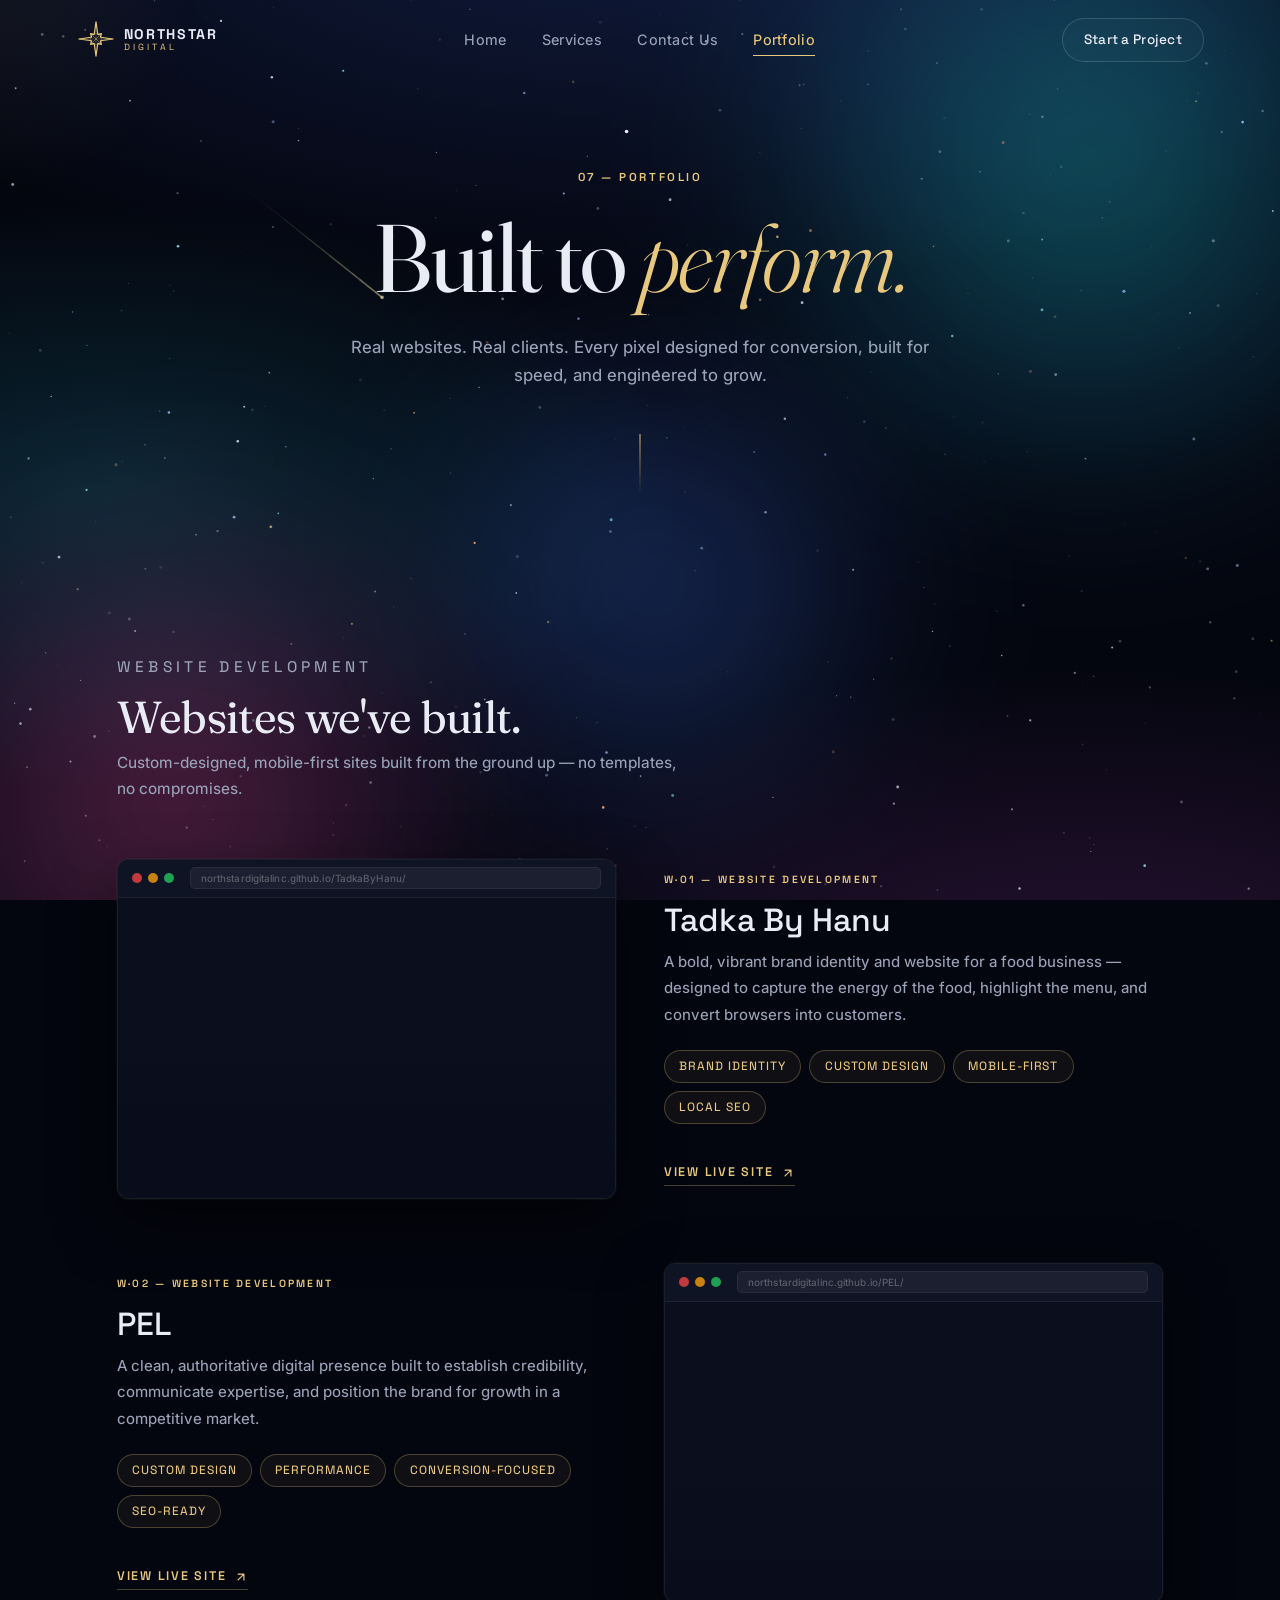
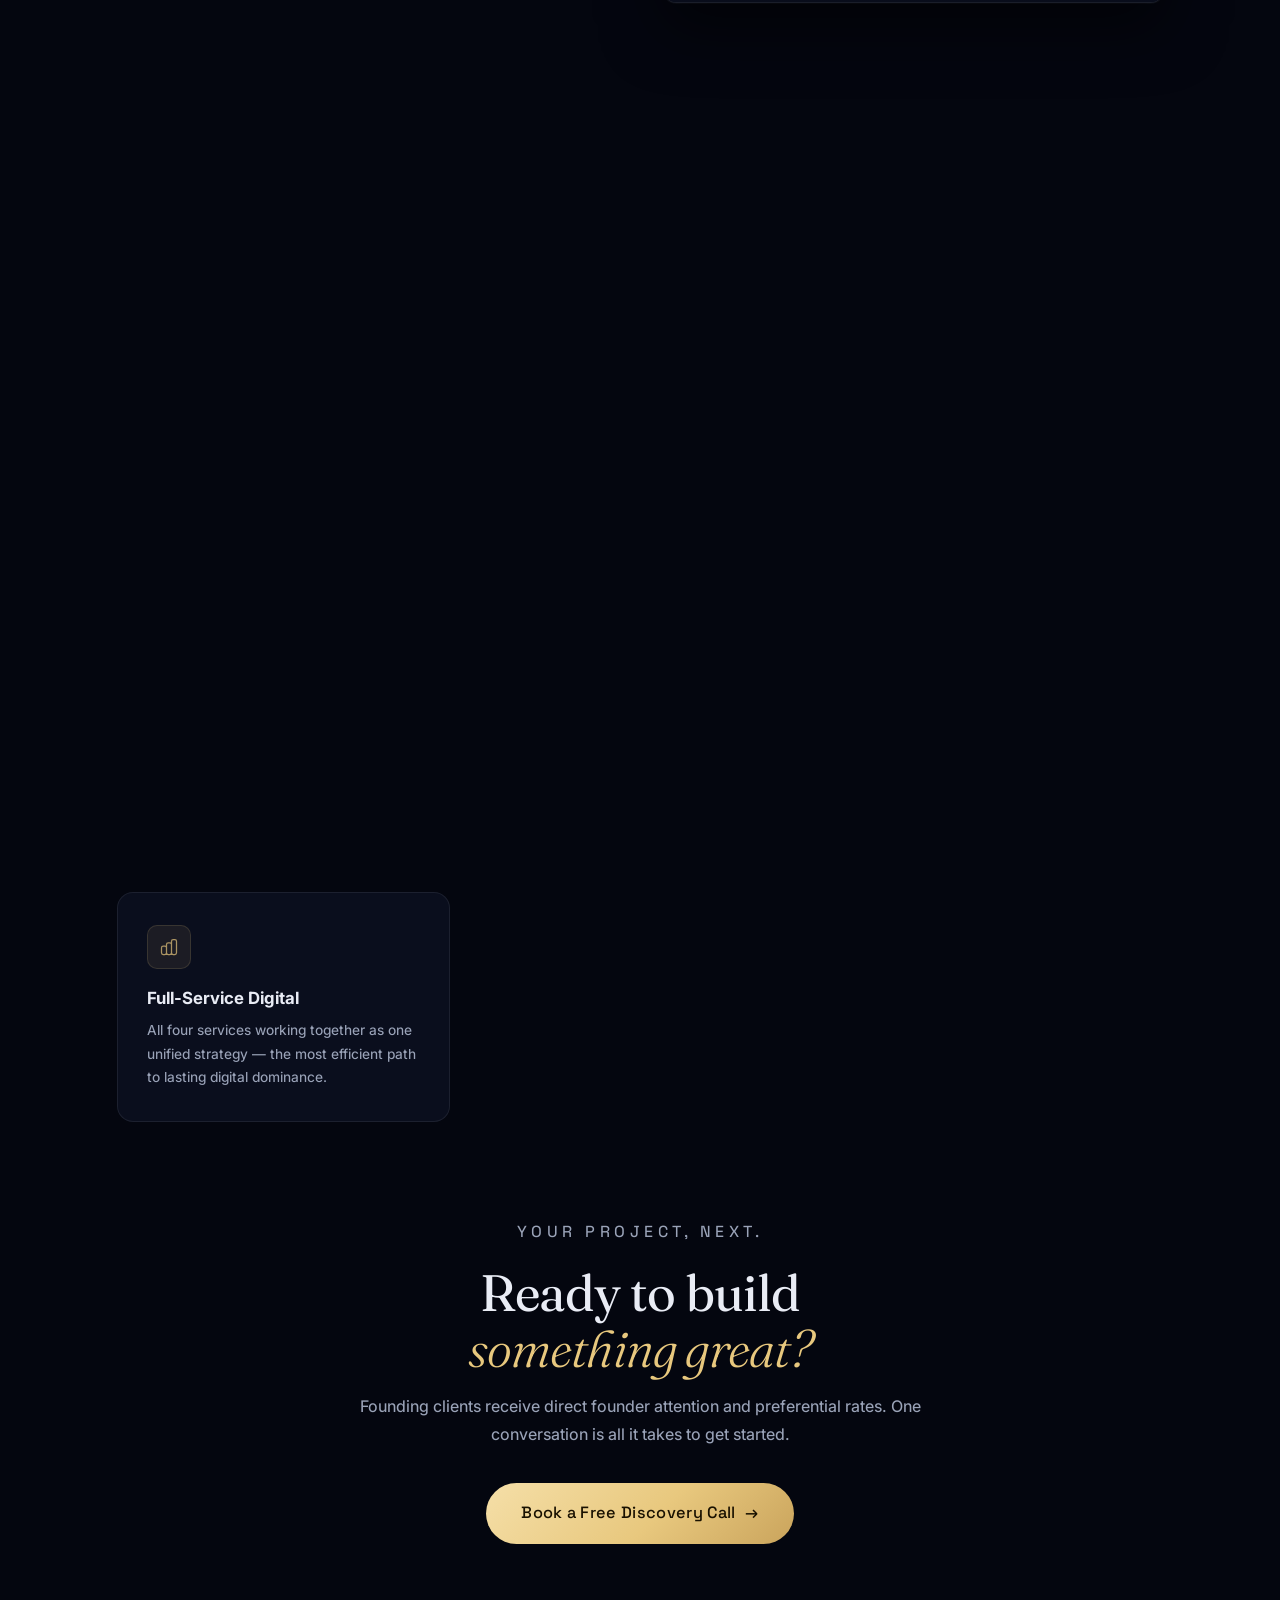
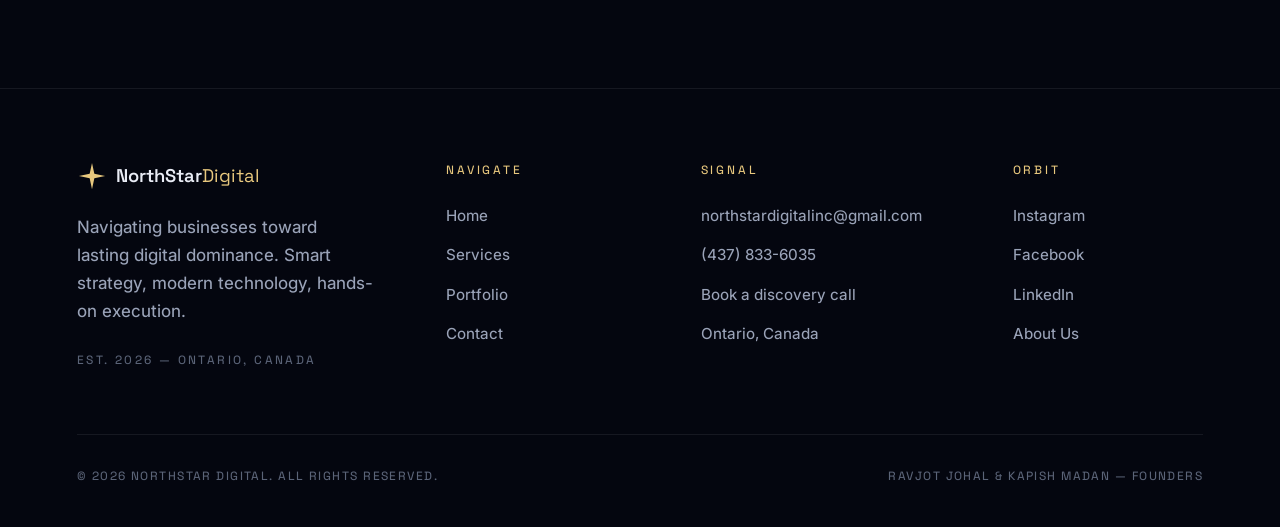
==== commit 305bd8aa: "Make portfolio preview images clickable — open live site on click" ====
--- a/portfolio.html
+++ b/portfolio.html
@@ -118,7 +118,11 @@
   position: absolute;
   inset: 0;
   background: linear-gradient(to bottom, transparent 55%, rgba(7,11,24,0.35) 100%);
-  pointer-events: none;
+  cursor: pointer;
+  transition: background 0.25s var(--ease-out);
+}
+.proj-browser__overlay:hover {
+  background: linear-gradient(to bottom, rgba(232,200,126,0.04) 0%, rgba(7,11,24,0.45) 100%);
 }
 
 /* Project info */
@@ -333,7 +337,7 @@
                     title="Tadka By Hanu website preview"
                     tabindex="-1"
                     aria-hidden="true"></iframe>
-            <div class="proj-browser__overlay"></div>
+            <a class="proj-browser__overlay" href="https://northstardigitalinc.github.io/TadkaByHanu/" target="_blank" rel="noopener" aria-label="Open Tadka By Hanu live site"></a>
           </div>
         </div>
         <div class="proj-info">
@@ -371,7 +375,7 @@
                     title="PEL website preview"
                     tabindex="-1"
                     aria-hidden="true"></iframe>
-            <div class="proj-browser__overlay"></div>
+            <a class="proj-browser__overlay" href="https://northstardigitalinc.github.io/PEL/index.html" target="_blank" rel="noopener" aria-label="Open PEL live site"></a>
           </div>
         </div>
         <div class="proj-info">
@@ -409,7 +413,7 @@
                     title="401 Property Services website preview"
                     tabindex="-1"
                     aria-hidden="true"></iframe>
-            <div class="proj-browser__overlay"></div>
+            <a class="proj-browser__overlay" href="https://northstardigitalinc.github.io/401-property-services/" target="_blank" rel="noopener" aria-label="Open 401 Property Services live site"></a>
           </div>
         </div>
         <div class="proj-info">
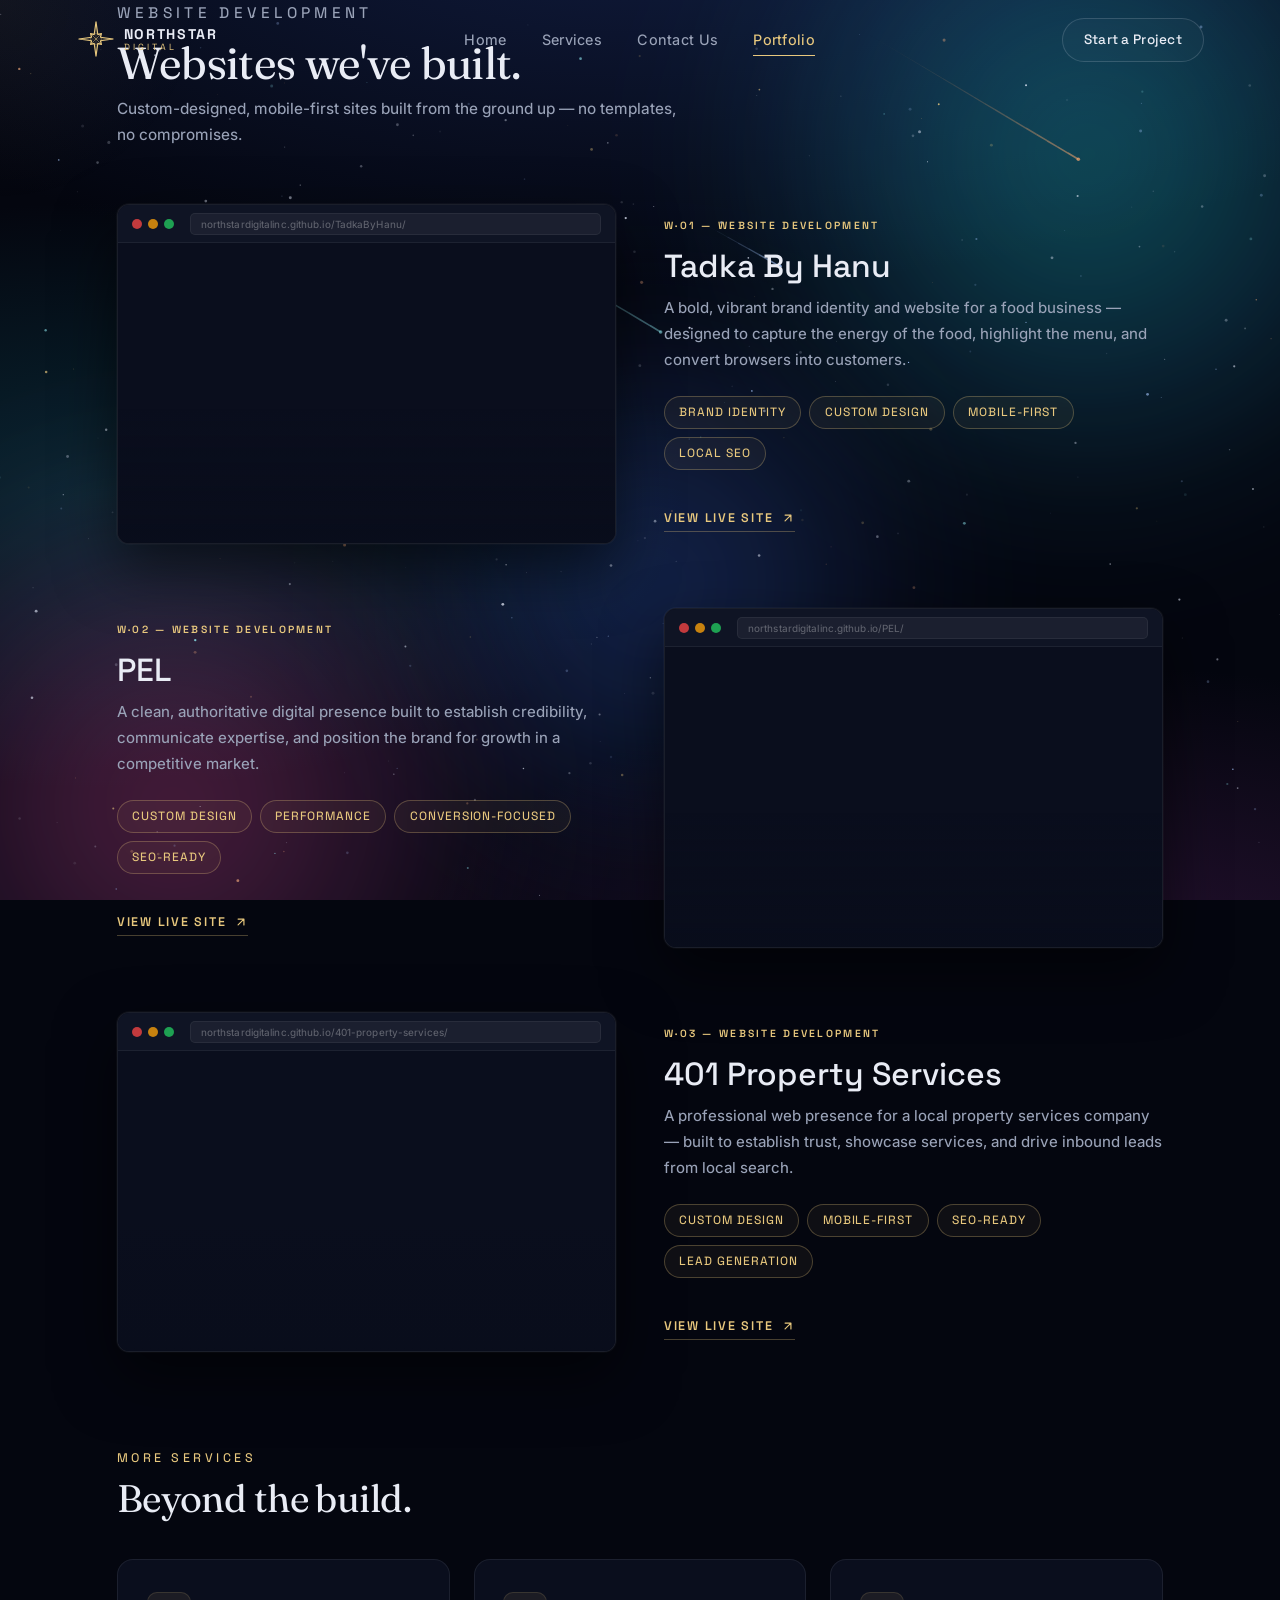
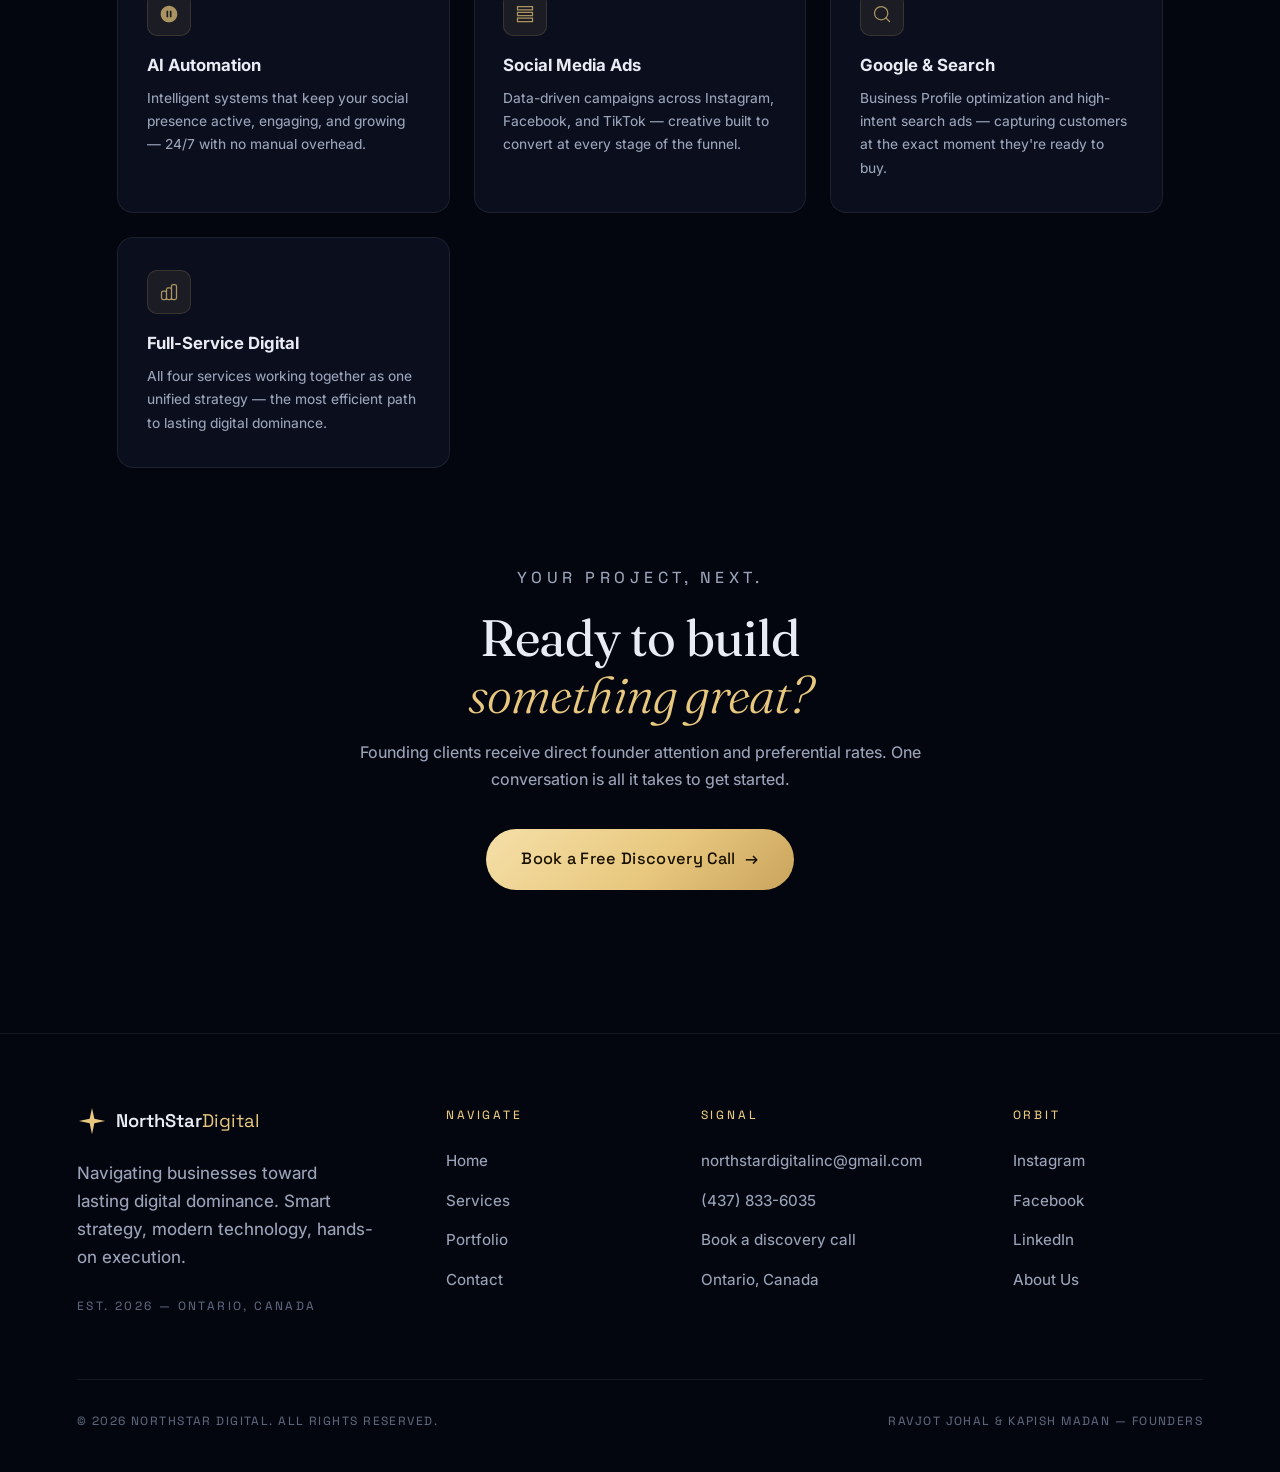
==== commit 6e951ef0: "Remove portfolio hero section — page opens directly to project previews" ====
--- a/portfolio.html
+++ b/portfolio.html
@@ -300,14 +300,6 @@
 
 <main>
 
-  <!-- ======= PORTFOLIO HERO ======= -->
-  <section class="port-hero">
-    <p class="port-hero__kicker reveal">07 — Portfolio</p>
-    <h1 class="reveal">Built to <em>perform.</em></h1>
-    <p class="port-hero__sub reveal">Real websites. Real clients. Every pixel designed for conversion, built for speed, and engineered to grow.</p>
-    <div class="port-divider" aria-hidden="true"></div>
-  </section>
-
   <!-- ======= WEBSITE WORK ======= -->
   <section class="proj-section" aria-label="Website projects">
     <div class="proj-section__head reveal">
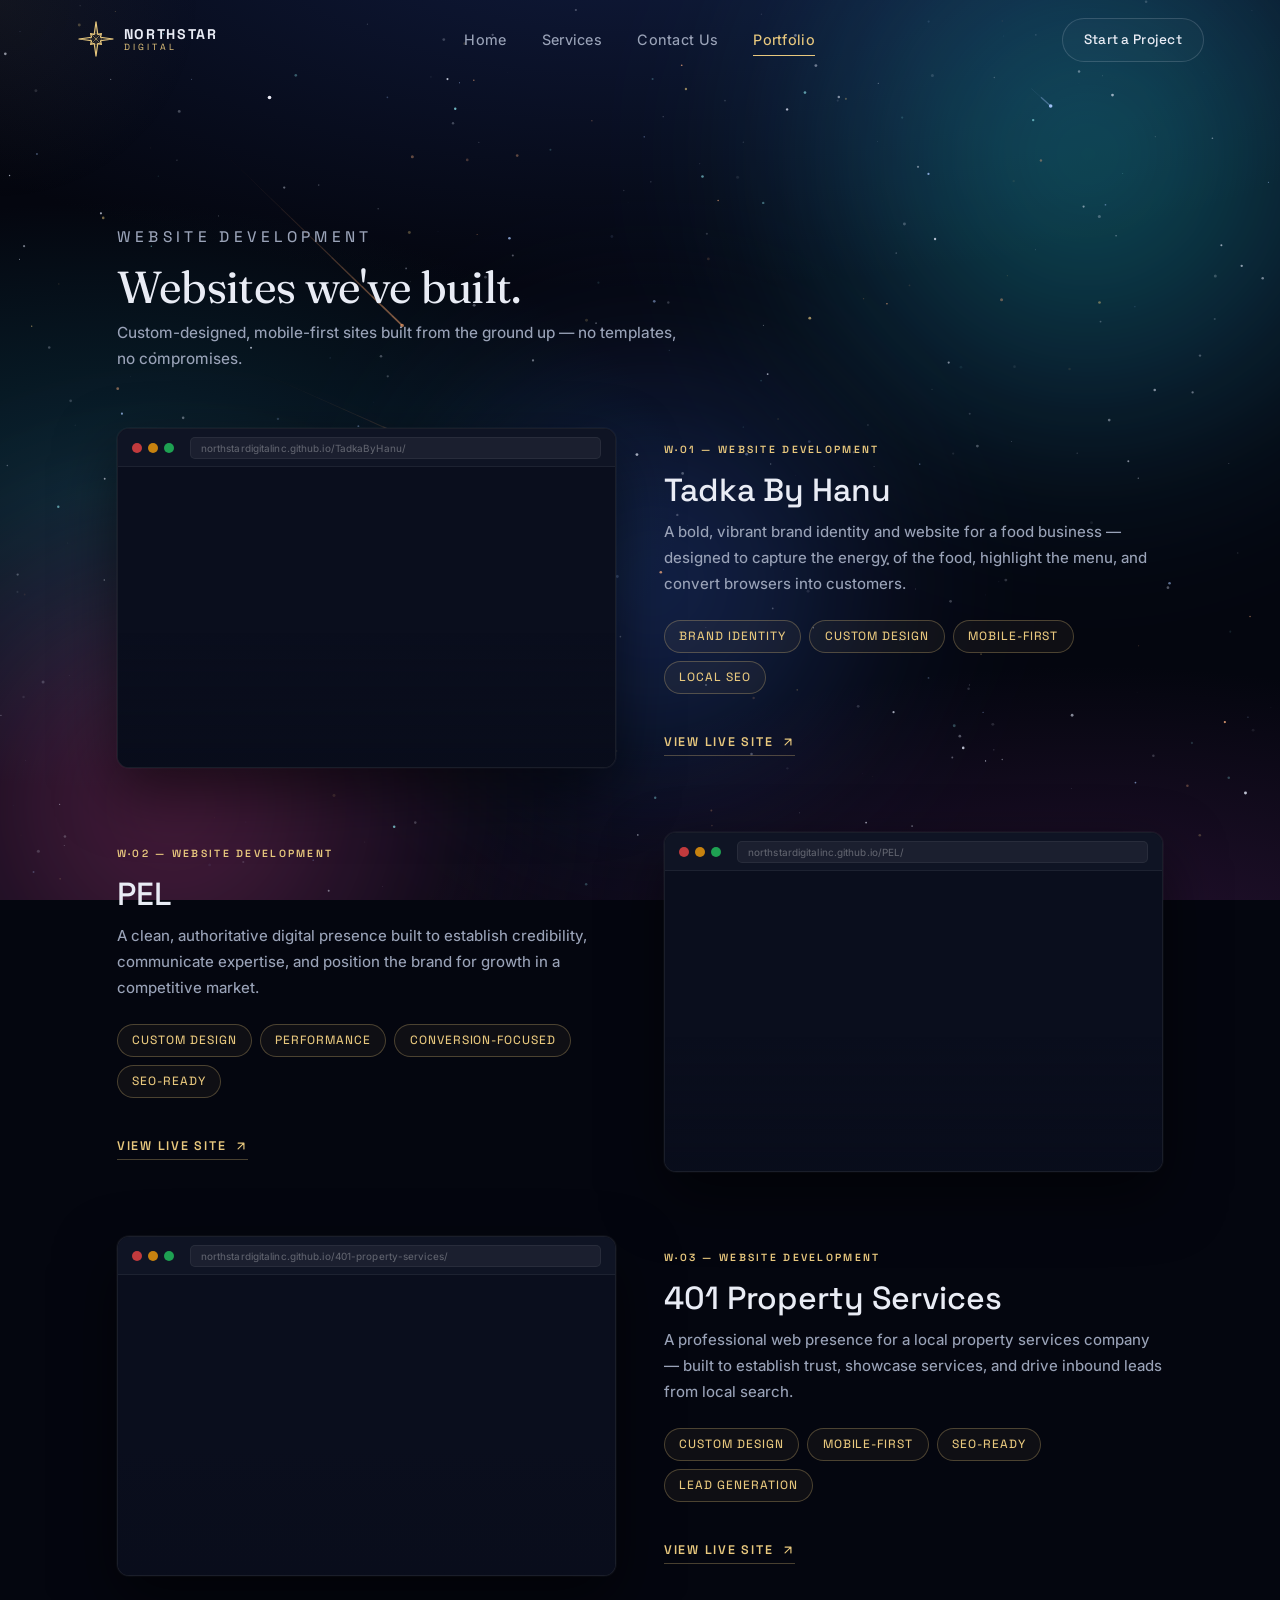
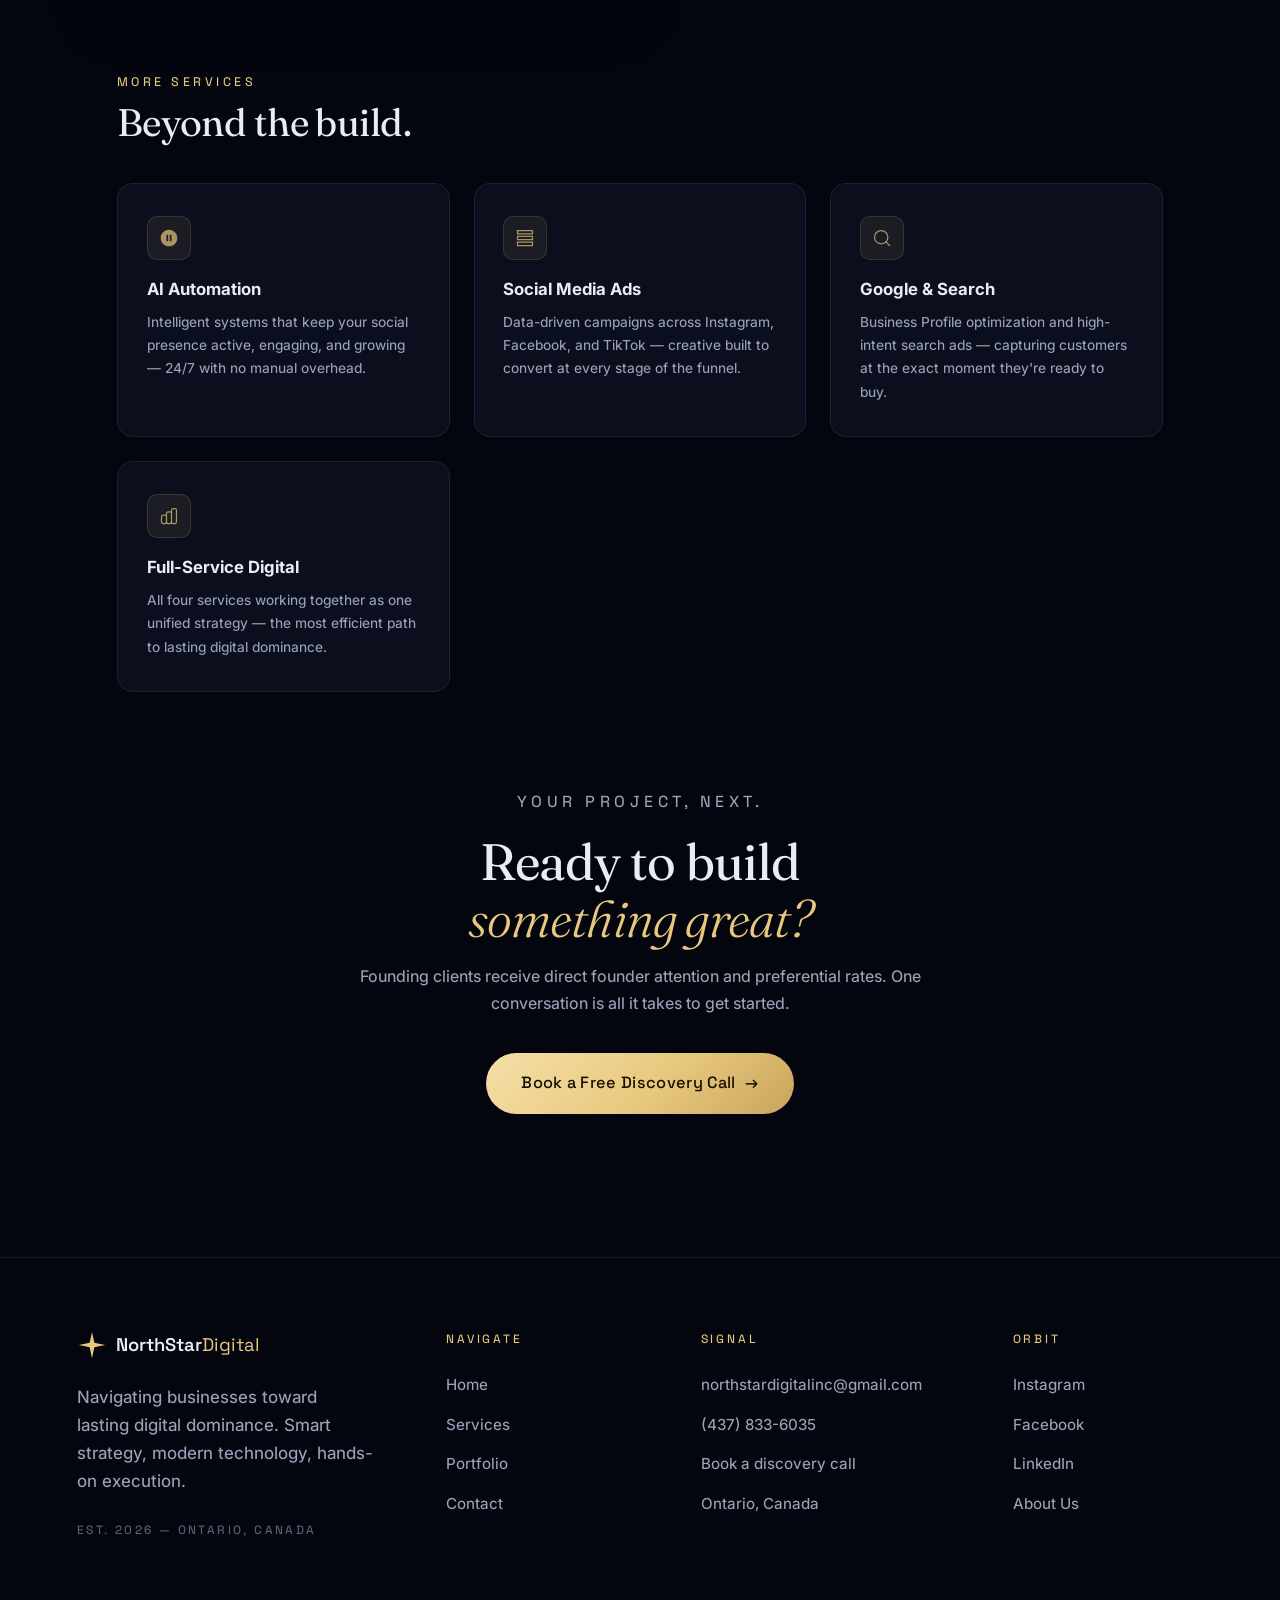
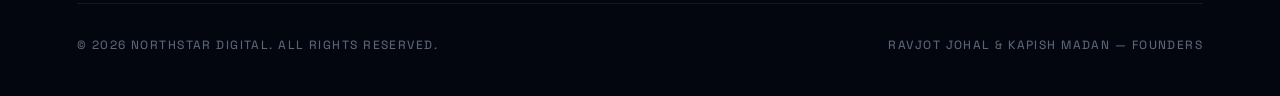
==== commit fa17318f: "Add top padding to portfolio so content clears the nav bar" ====
--- a/portfolio.html
+++ b/portfolio.html
@@ -22,7 +22,7 @@
 <style>
 /* ── Project showcase cards ── */
 .proj-section {
-  padding: 0 var(--pad-x) 6rem;
+  padding: 14rem var(--pad-x) 6rem;
   max-width: 1200px;
   margin: 0 auto;
 }
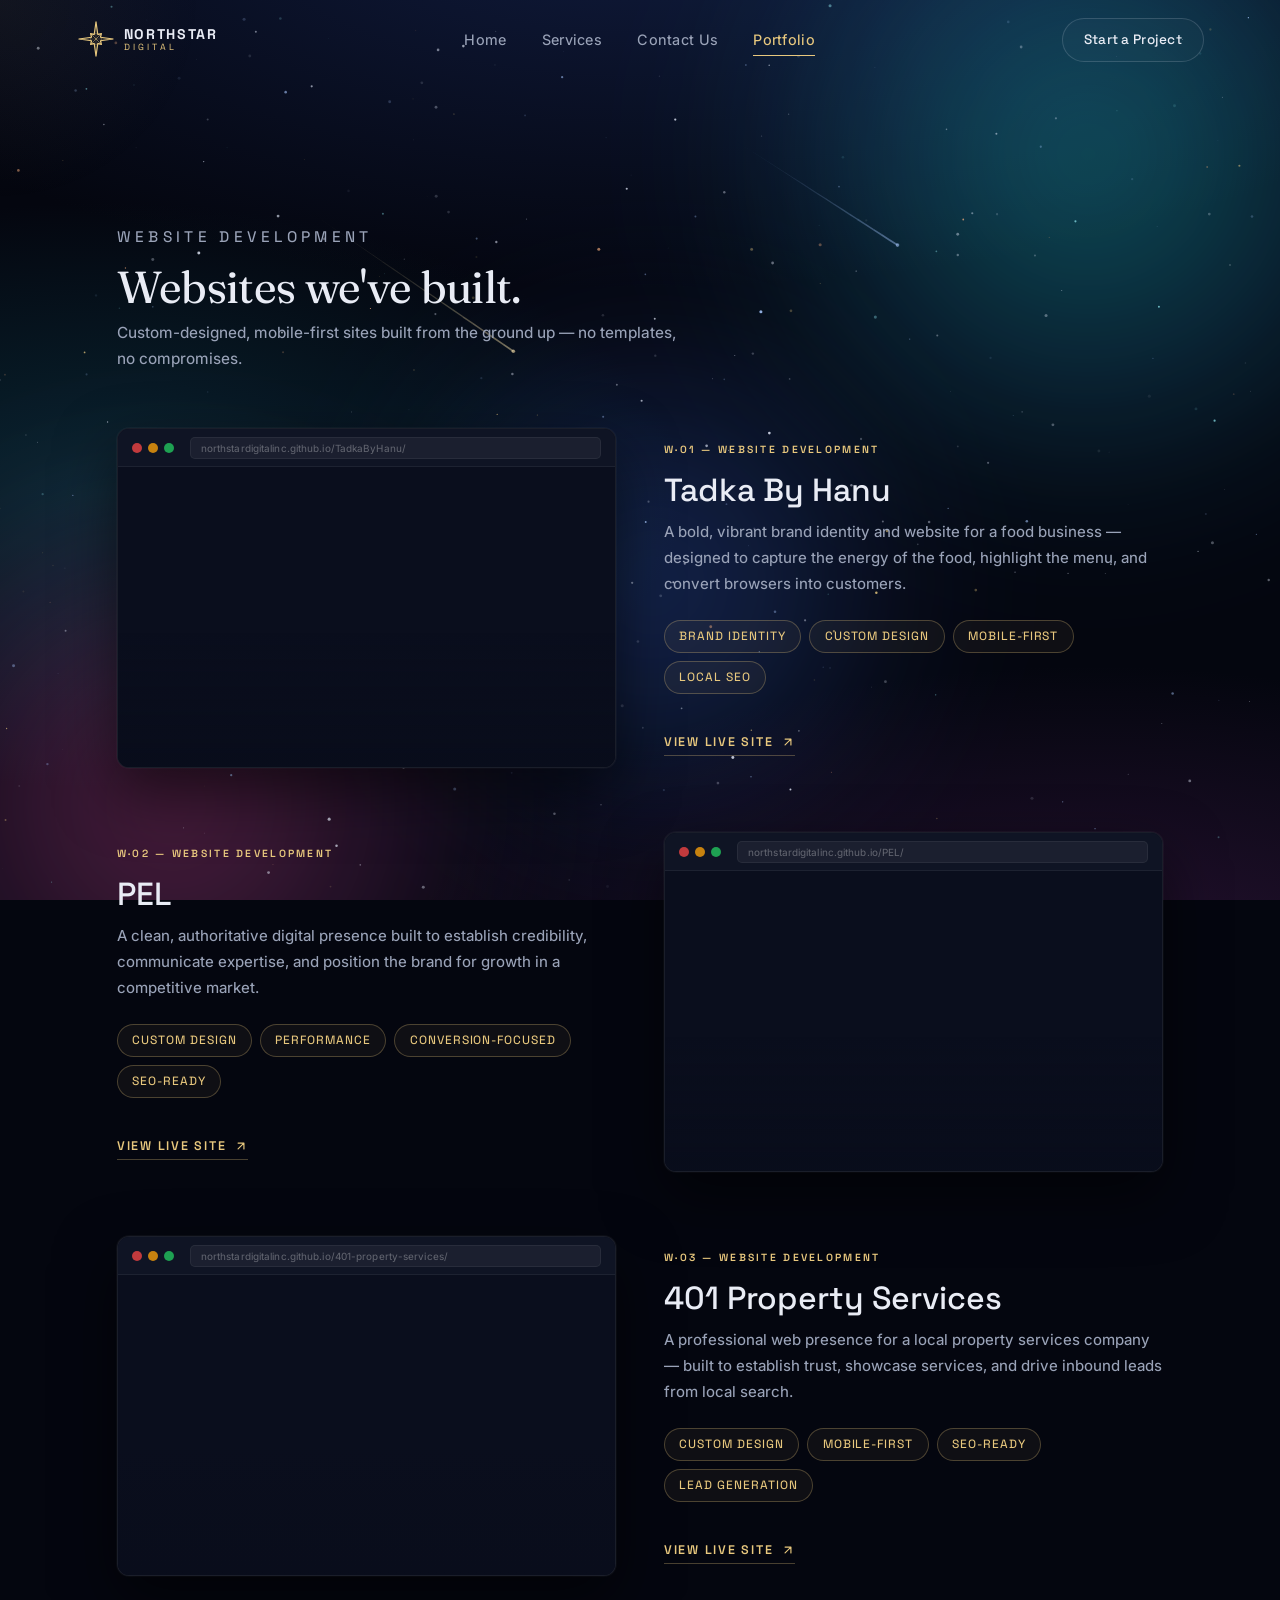
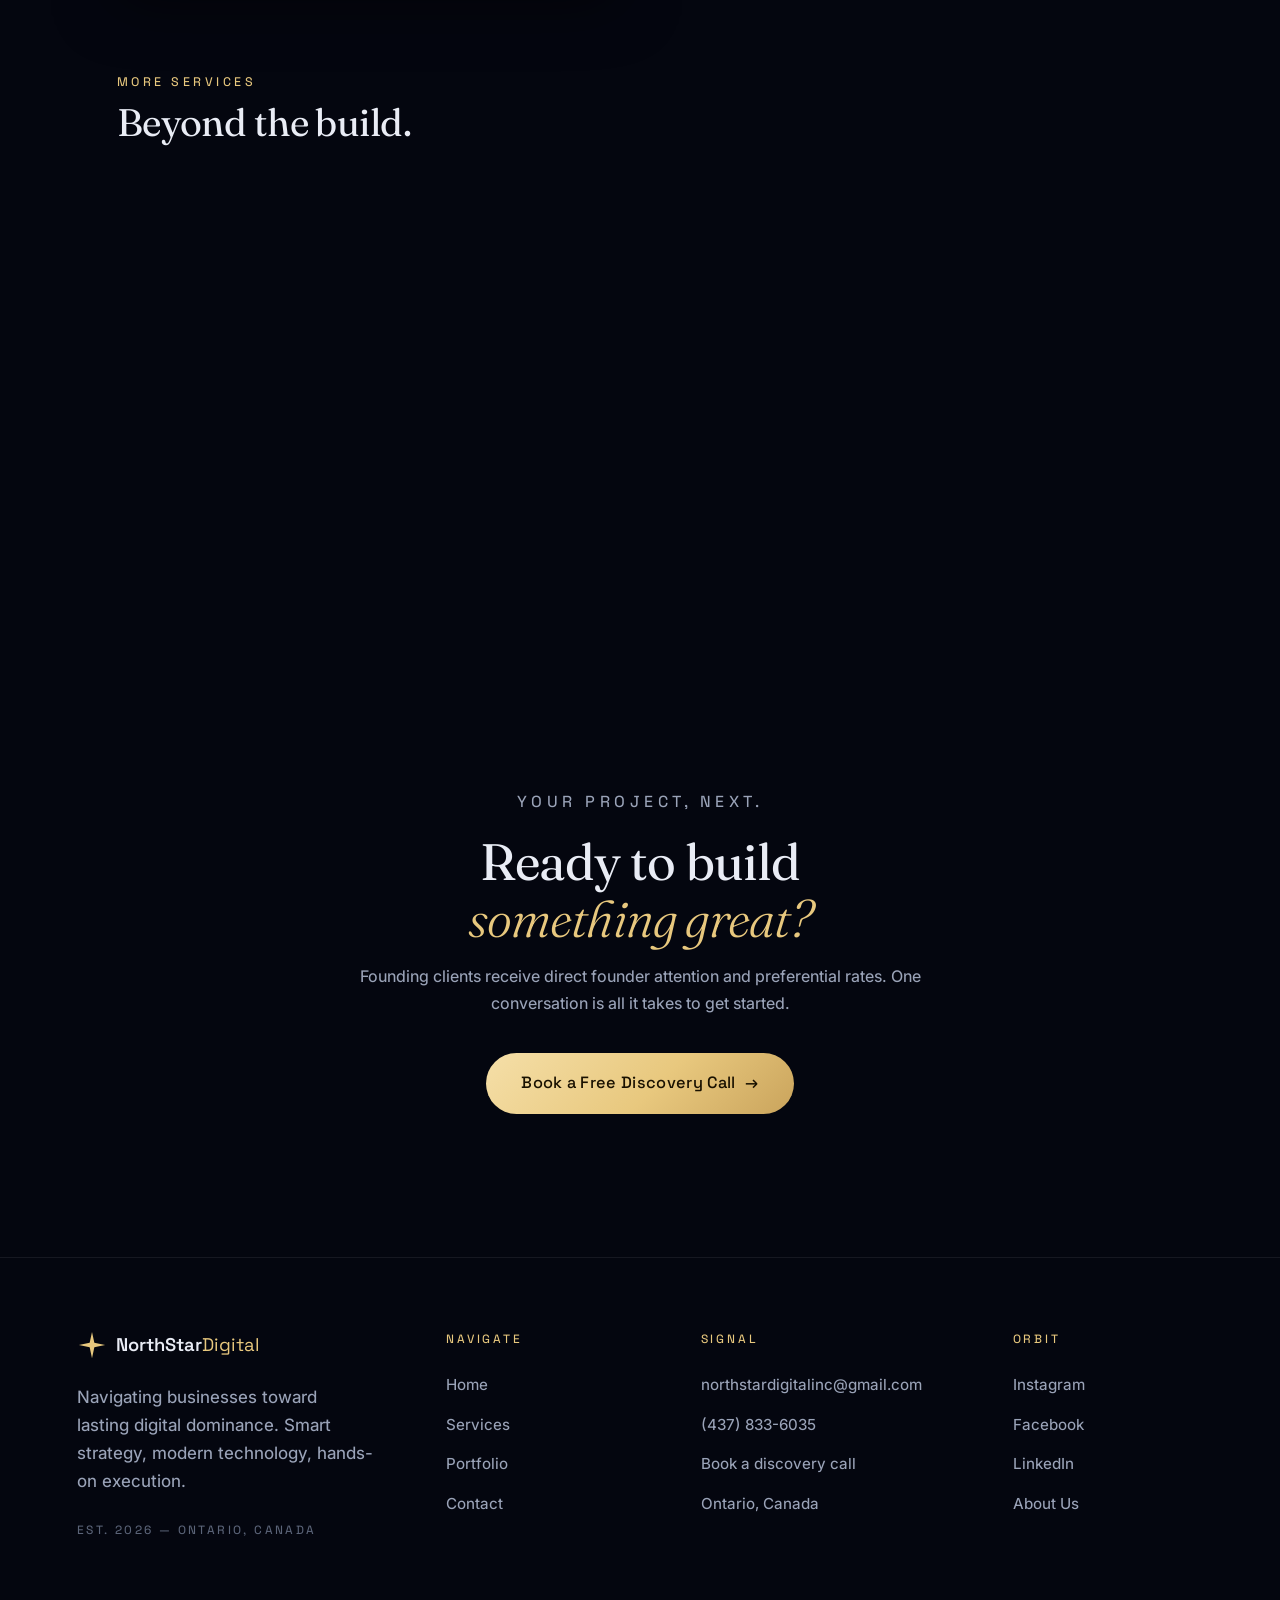
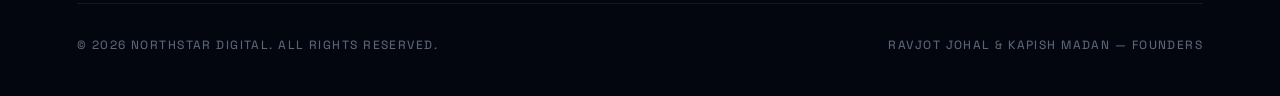
==== commit becc7bbc: "Fix Tadka preview: use GitHub Pages URL instead of localhost" ====
--- a/portfolio.html
+++ b/portfolio.html
@@ -322,7 +322,7 @@
             <span class="proj-browser__url">northstardigitalinc.github.io/TadkaByHanu/</span>
           </div>
           <div class="proj-browser__viewport">
-            <iframe src="http://localhost:3401/?autoplay=1"
+            <iframe src="https://northstardigitalinc.github.io/TadkaByHanu/?autoplay=1"
                     scrolling="no"
                     loading="lazy"
                     allow="autoplay"
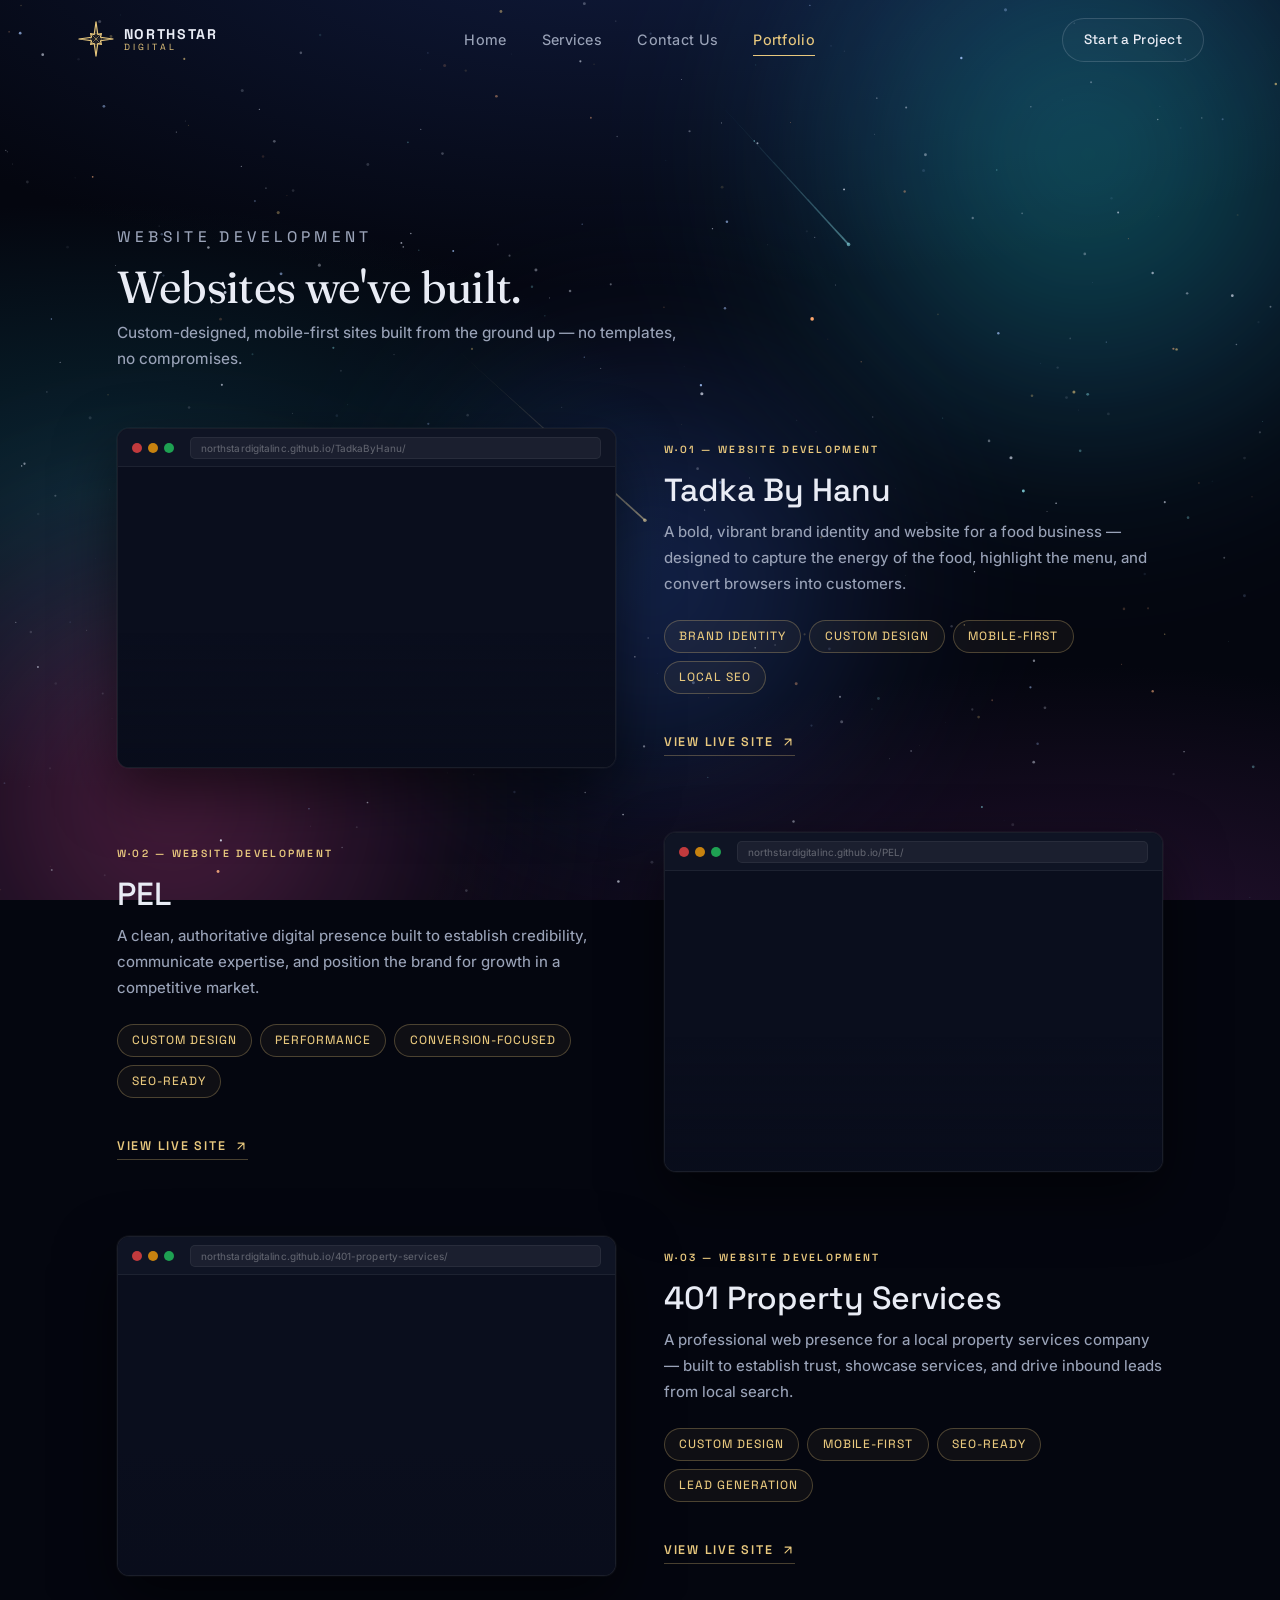
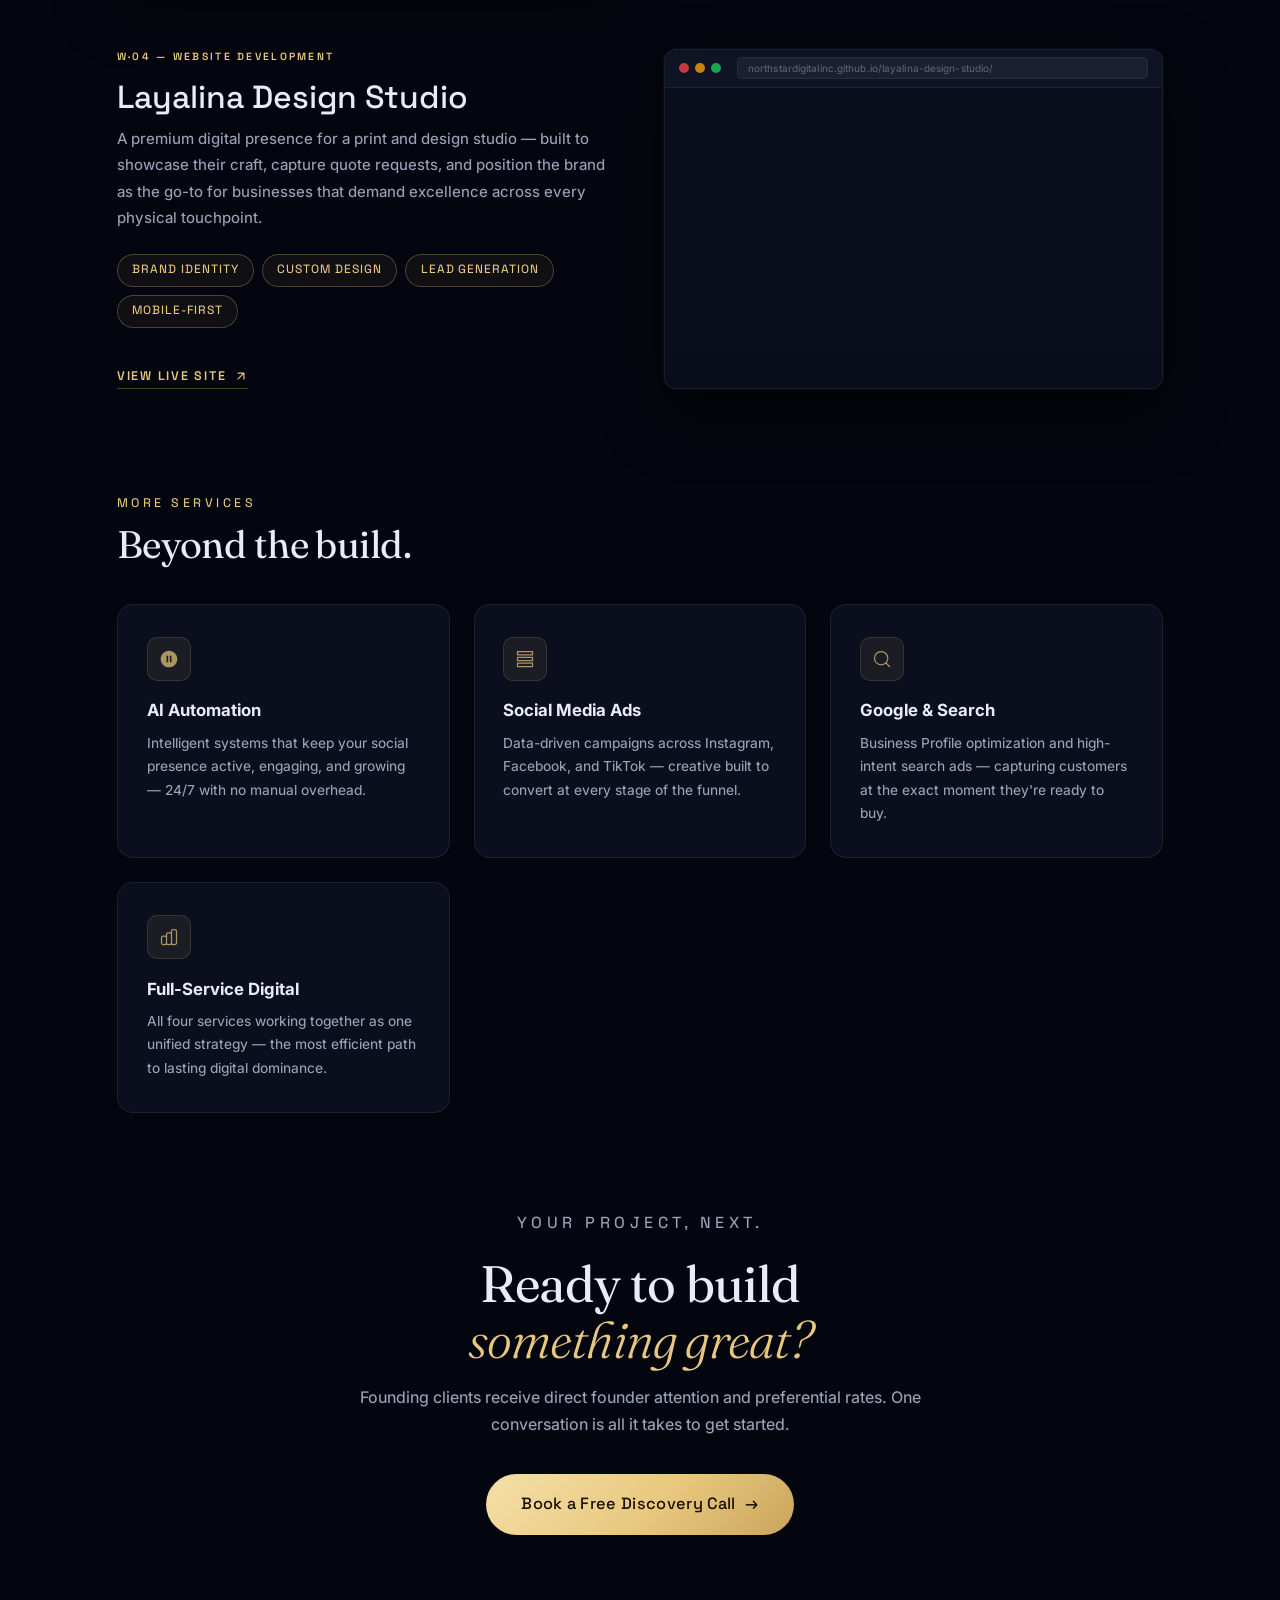
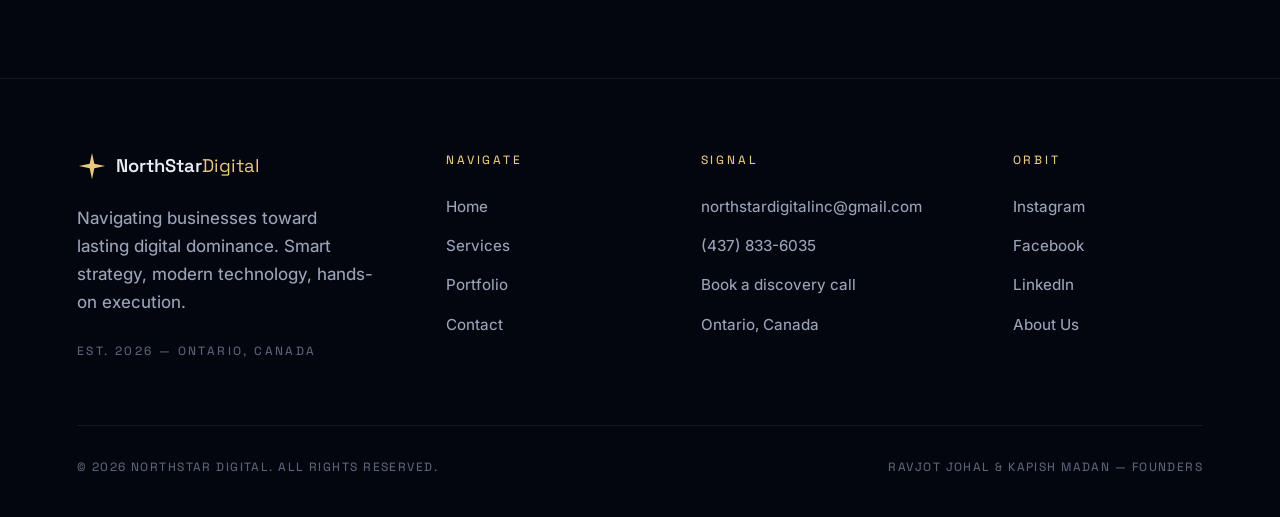
==== commit 073adabc: "Add Layalina Design Studio as W·04 to portfolio" ====
--- a/portfolio.html
+++ b/portfolio.html
@@ -425,6 +425,44 @@
         </div>
       </article>
 
+      <!-- Project 4: Layalina Design Studio -->
+      <article class="proj-item reveal">
+        <div class="proj-browser">
+          <div class="proj-browser__chrome">
+            <div class="proj-browser__dots">
+              <span class="proj-browser__dot"></span>
+              <span class="proj-browser__dot"></span>
+              <span class="proj-browser__dot"></span>
+            </div>
+            <span class="proj-browser__url">northstardigitalinc.github.io/layalina-design-studio/</span>
+          </div>
+          <div class="proj-browser__viewport">
+            <iframe src="https://northstardigitalinc.github.io/layalina-design-studio/"
+                    scrolling="no"
+                    loading="lazy"
+                    title="Layalina Design Studio website preview"
+                    tabindex="-1"
+                    aria-hidden="true"></iframe>
+            <a class="proj-browser__overlay" href="https://northstardigitalinc.github.io/layalina-design-studio/" target="_blank" rel="noopener" aria-label="Open Layalina Design Studio live site"></a>
+          </div>
+        </div>
+        <div class="proj-info">
+          <span class="proj-info__num">W·04 — Website Development</span>
+          <h3>Layalina Design Studio</h3>
+          <p class="proj-info__desc">A premium digital presence for a print and design studio — built to showcase their craft, capture quote requests, and position the brand as the go-to for businesses that demand excellence across every physical touchpoint.</p>
+          <div class="proj-info__tags">
+            <span class="pill">Brand Identity</span>
+            <span class="pill">Custom Design</span>
+            <span class="pill">Lead Generation</span>
+            <span class="pill">Mobile-First</span>
+          </div>
+          <a class="proj-info__link" href="https://northstardigitalinc.github.io/layalina-design-studio/" target="_blank" rel="noopener">
+            View Live Site
+            <svg width="14" height="14" viewBox="0 0 24 24" fill="none" aria-hidden="true"><path d="M7 17L17 7M17 7H7M17 7v10" stroke="currentColor" stroke-width="2" stroke-linecap="round" stroke-linejoin="round"/></svg>
+          </a>
+        </div>
+      </article>
+
     </div>
   </section>
 
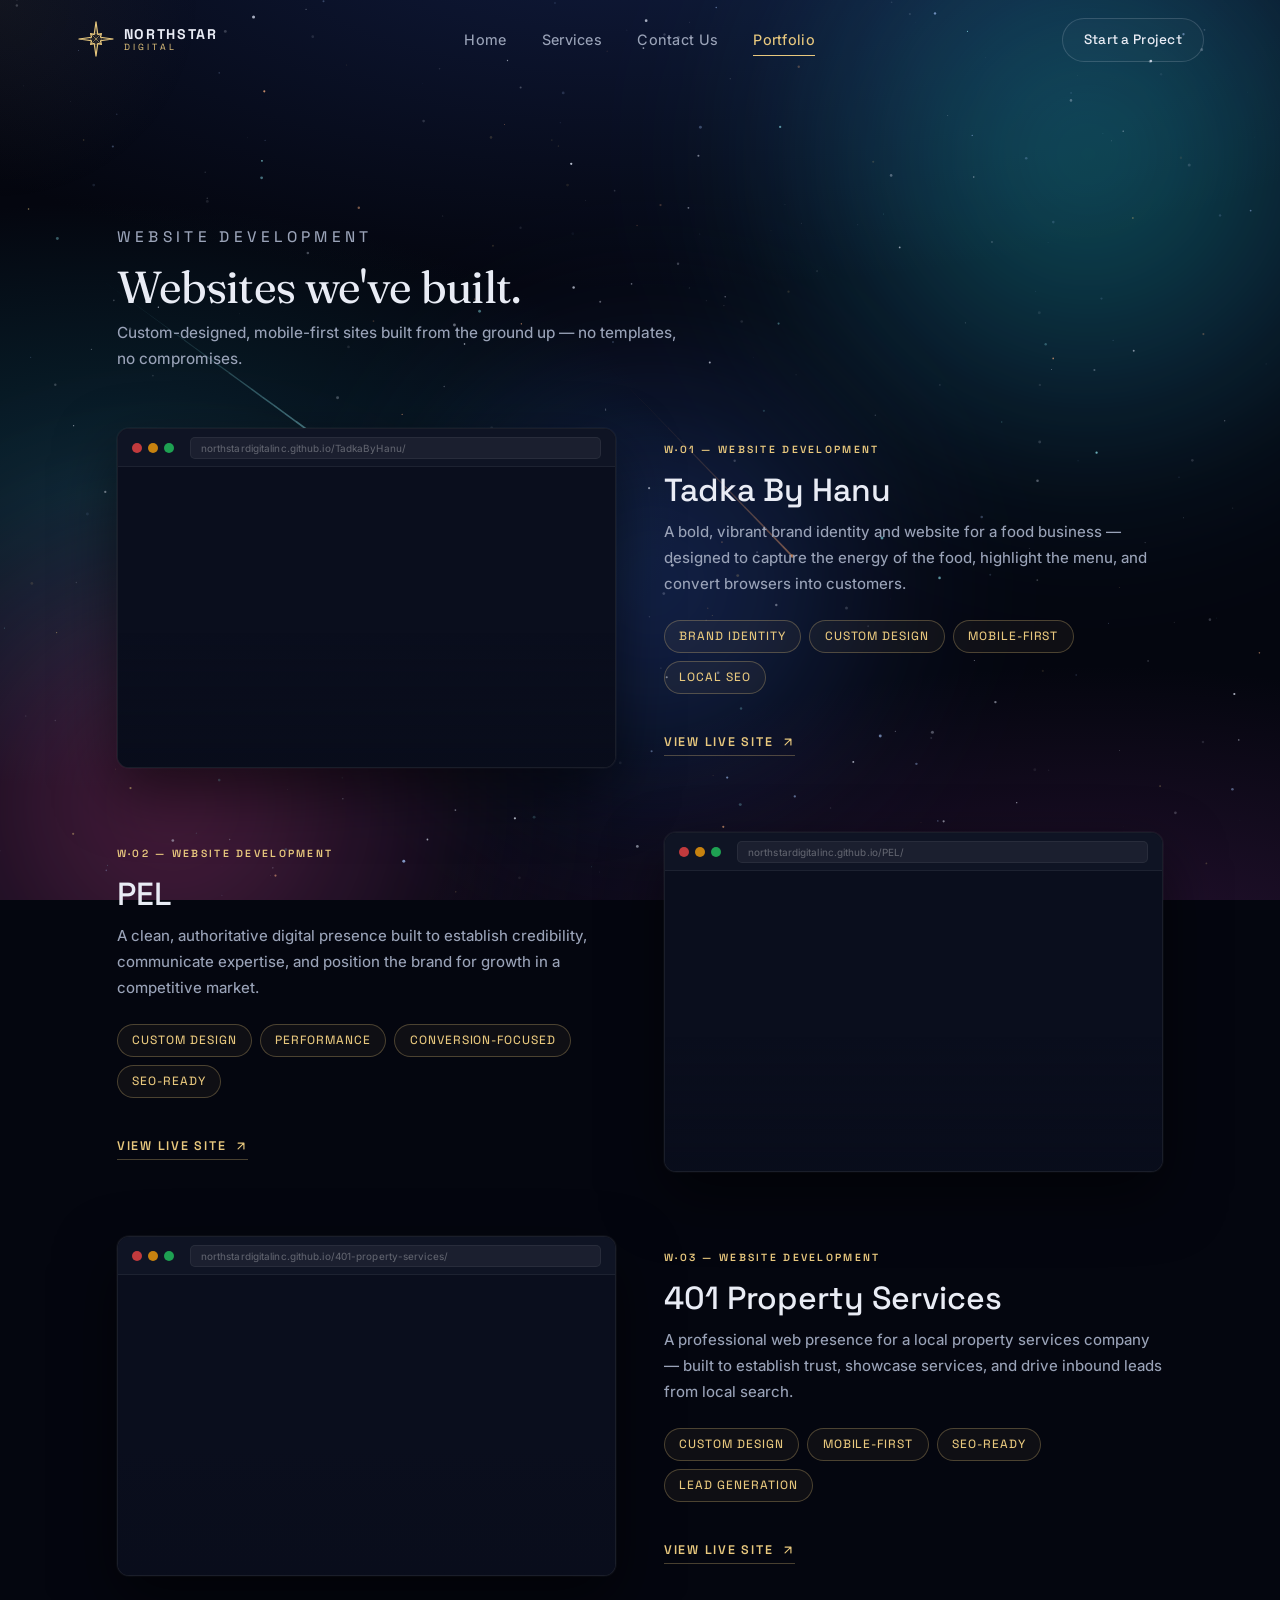
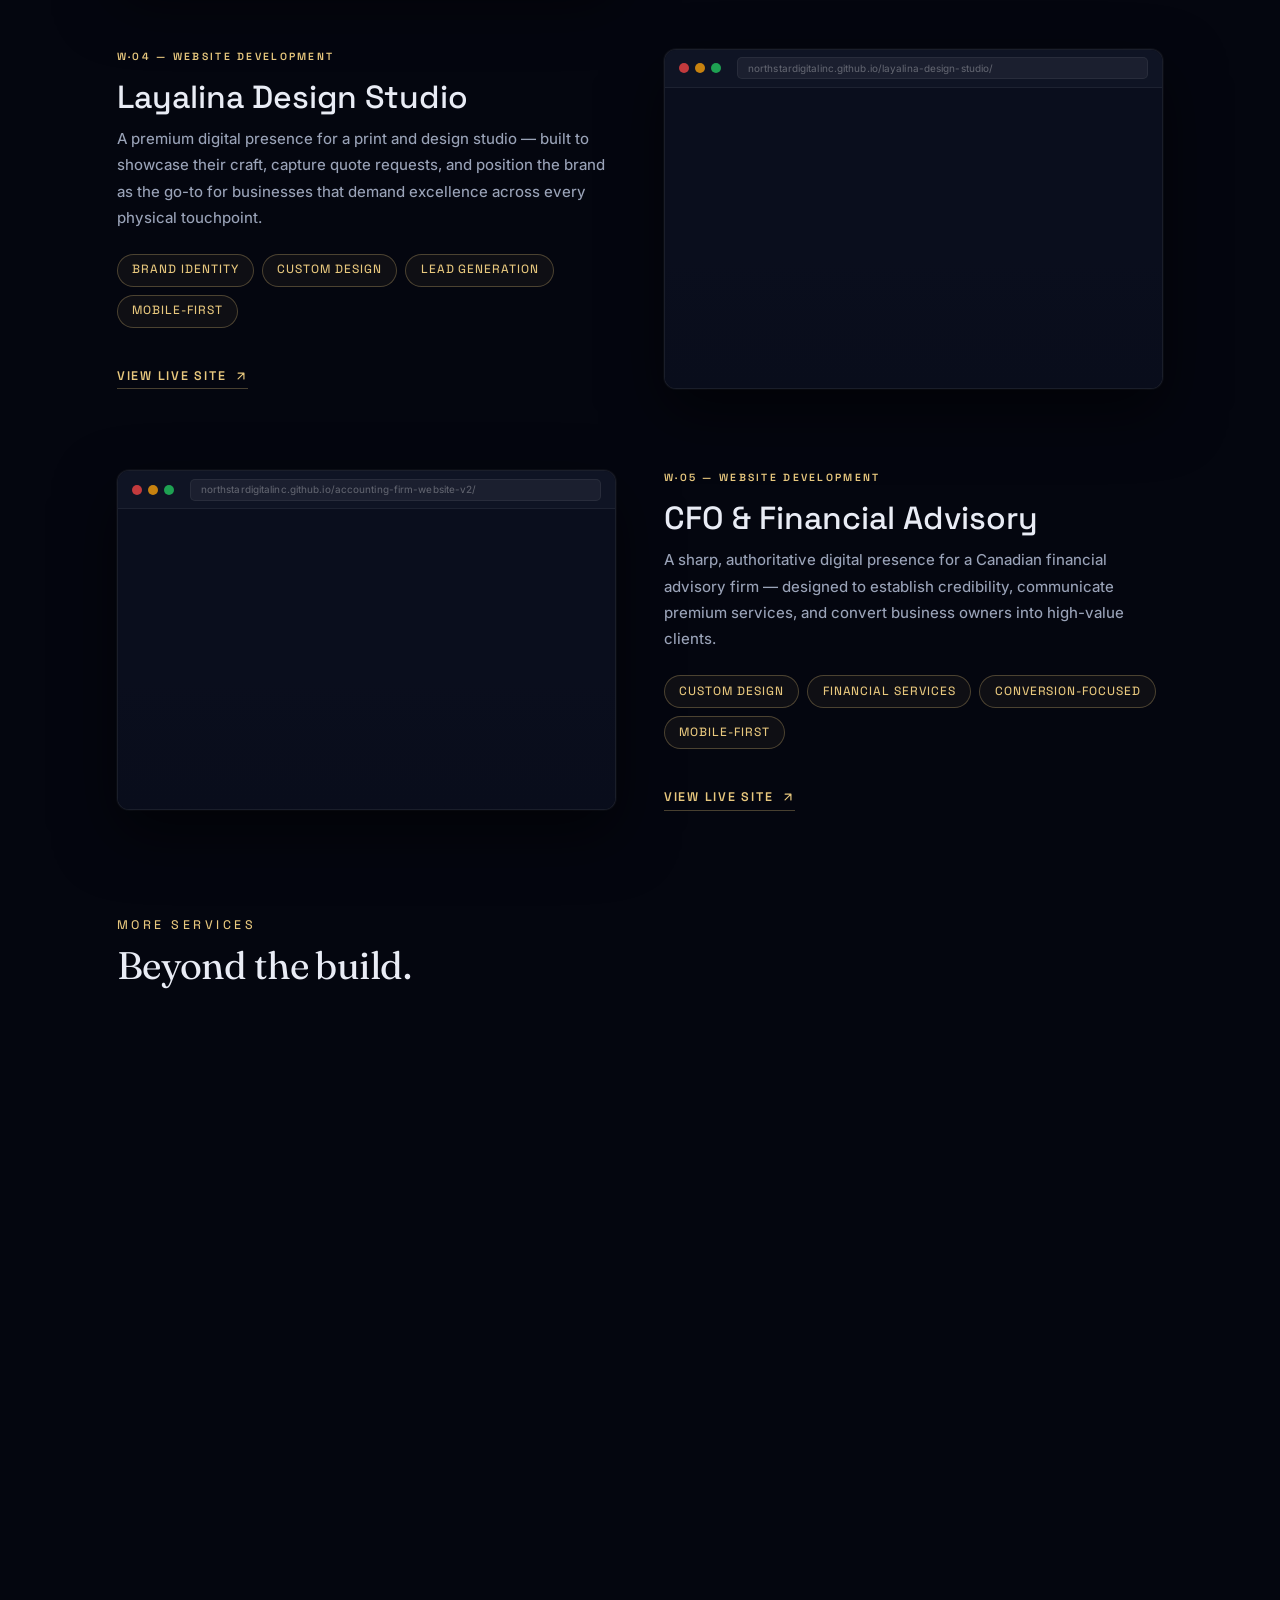
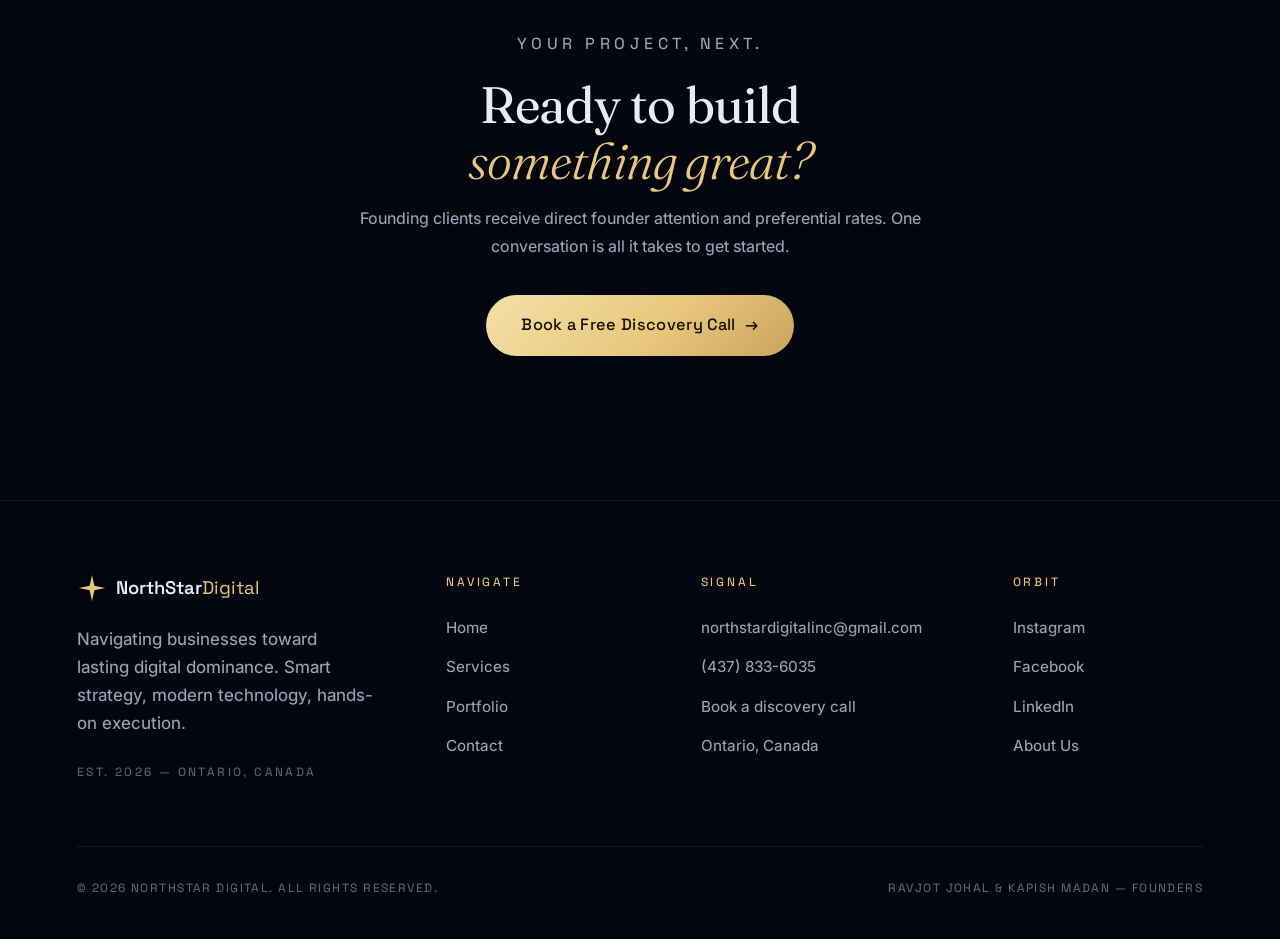
==== commit 8cd762bd: "Add CFO & Financial Advisory as W·05 to portfolio" ====
--- a/portfolio.html
+++ b/portfolio.html
@@ -463,6 +463,44 @@
         </div>
       </article>
 
+      <!-- Project 5: Accounting Firm / CFO Advisory -->
+      <article class="proj-item reveal">
+        <div class="proj-browser">
+          <div class="proj-browser__chrome">
+            <div class="proj-browser__dots">
+              <span class="proj-browser__dot"></span>
+              <span class="proj-browser__dot"></span>
+              <span class="proj-browser__dot"></span>
+            </div>
+            <span class="proj-browser__url">northstardigitalinc.github.io/accounting-firm-website-v2/</span>
+          </div>
+          <div class="proj-browser__viewport">
+            <iframe src="https://northstardigitalinc.github.io/accounting-firm-website-v2/#home"
+                    scrolling="no"
+                    loading="lazy"
+                    title="CFO & Financial Advisory website preview"
+                    tabindex="-1"
+                    aria-hidden="true"></iframe>
+            <a class="proj-browser__overlay" href="https://northstardigitalinc.github.io/accounting-firm-website-v2/#home" target="_blank" rel="noopener" aria-label="Open CFO & Financial Advisory live site"></a>
+          </div>
+        </div>
+        <div class="proj-info">
+          <span class="proj-info__num">W·05 — Website Development</span>
+          <h3>CFO & Financial Advisory</h3>
+          <p class="proj-info__desc">A sharp, authoritative digital presence for a Canadian financial advisory firm — designed to establish credibility, communicate premium services, and convert business owners into high-value clients.</p>
+          <div class="proj-info__tags">
+            <span class="pill">Custom Design</span>
+            <span class="pill">Financial Services</span>
+            <span class="pill">Conversion-Focused</span>
+            <span class="pill">Mobile-First</span>
+          </div>
+          <a class="proj-info__link" href="https://northstardigitalinc.github.io/accounting-firm-website-v2/#home" target="_blank" rel="noopener">
+            View Live Site
+            <svg width="14" height="14" viewBox="0 0 24 24" fill="none" aria-hidden="true"><path d="M7 17L17 7M17 7H7M17 7v10" stroke="currentColor" stroke-width="2" stroke-linecap="round" stroke-linejoin="round"/></svg>
+          </a>
+        </div>
+      </article>
+
     </div>
   </section>
 
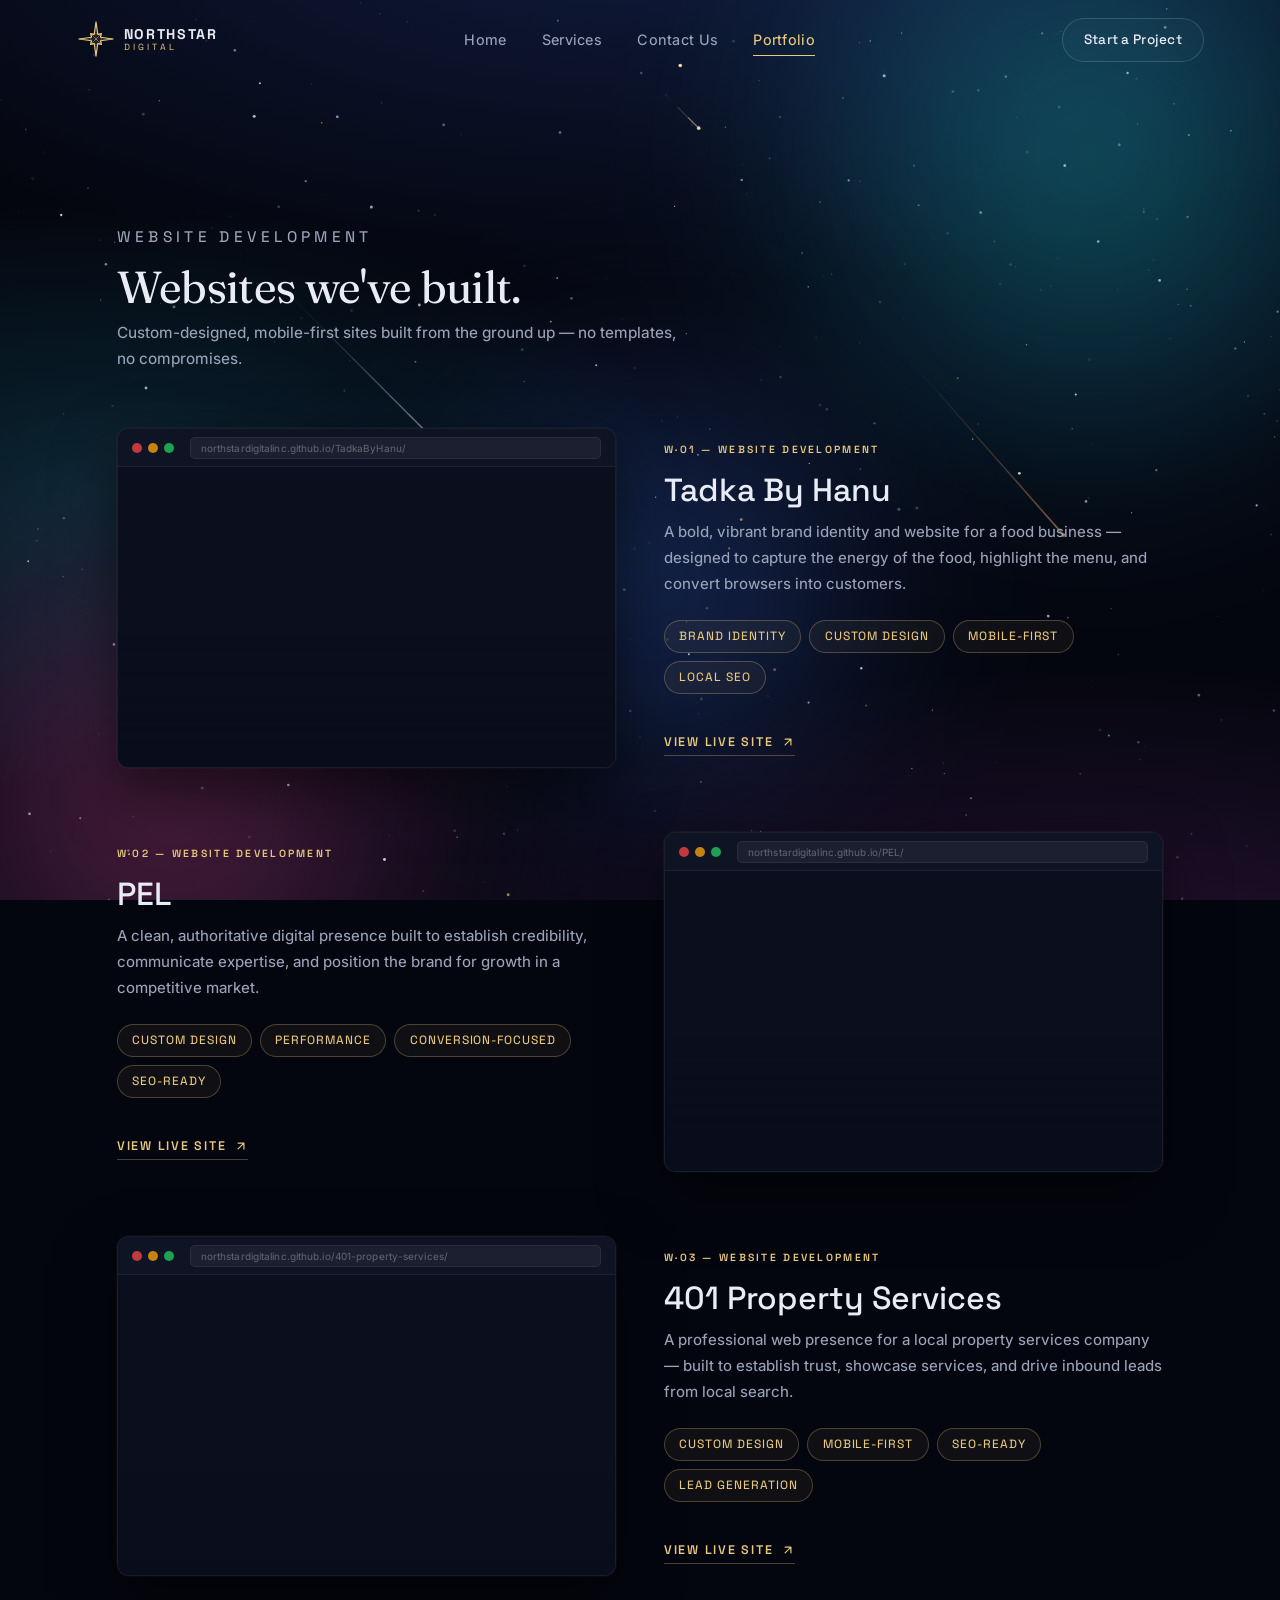
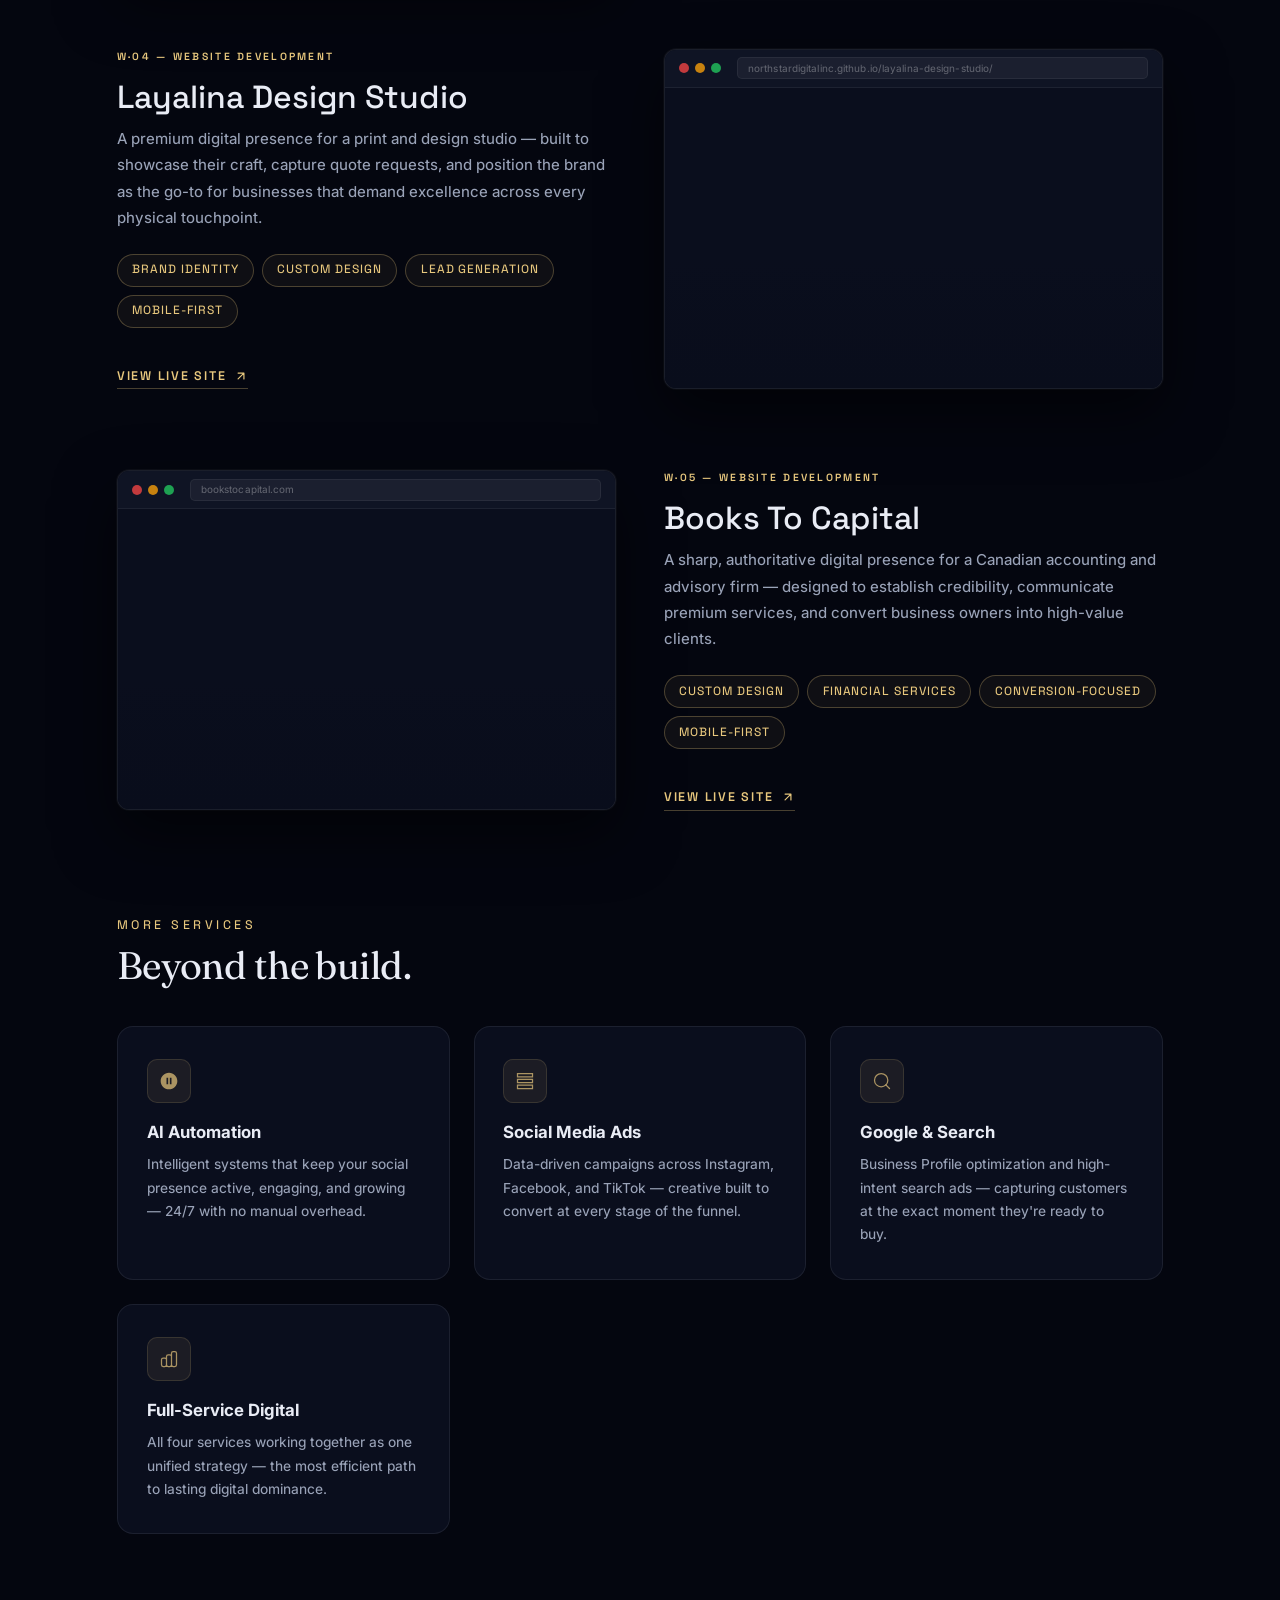
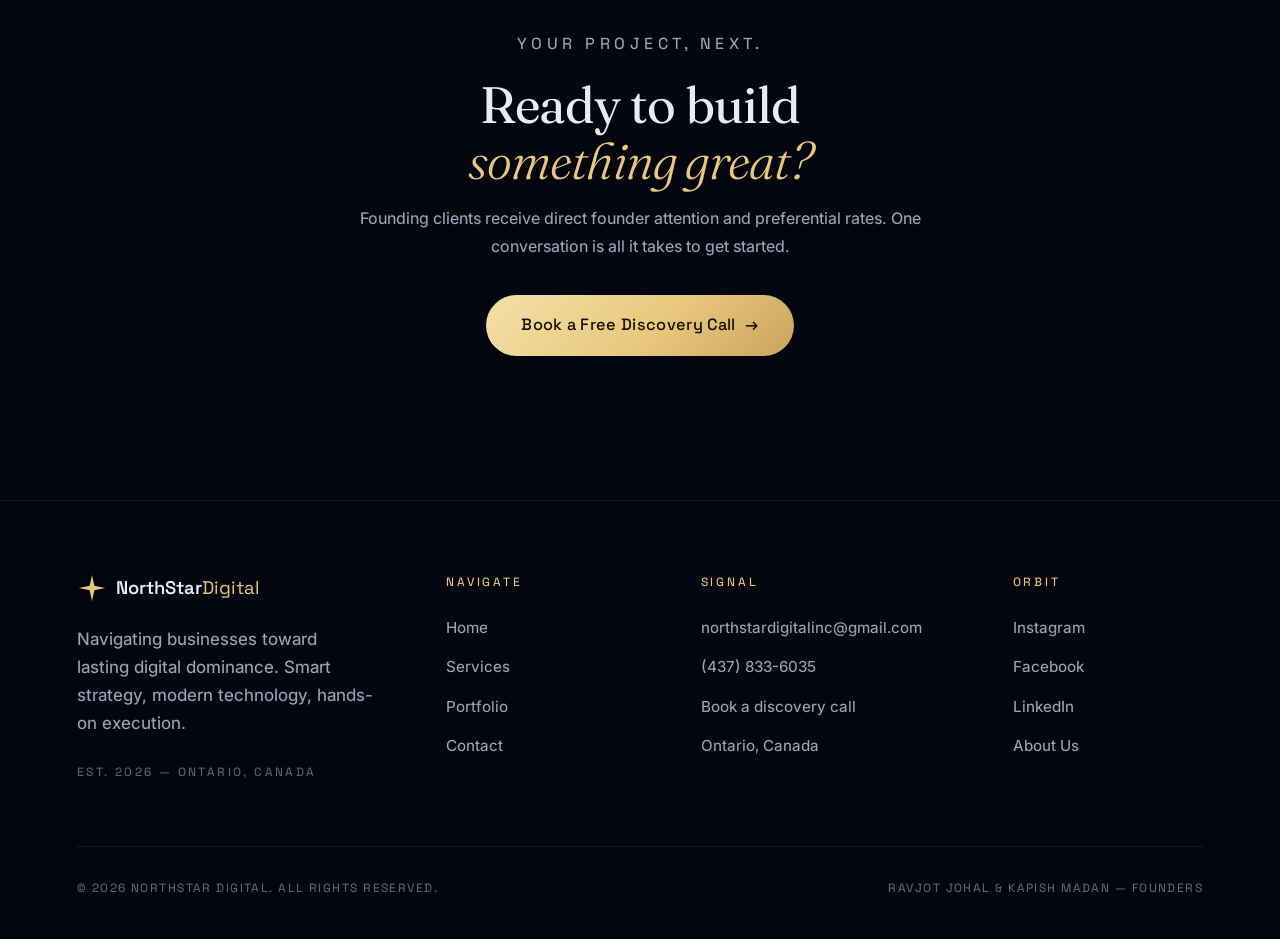
==== commit bdd3e435: "Replace accounting firm with Books To Capital (W·05); lazy-load all iframes for smooth scrolling" ====
--- a/portfolio.html
+++ b/portfolio.html
@@ -322,9 +322,8 @@
             <span class="proj-browser__url">northstardigitalinc.github.io/TadkaByHanu/</span>
           </div>
           <div class="proj-browser__viewport">
-            <iframe src="https://northstardigitalinc.github.io/TadkaByHanu/?autoplay=1"
+            <iframe data-src="https://northstardigitalinc.github.io/TadkaByHanu/?autoplay=1"
                     scrolling="no"
-                    loading="lazy"
                     allow="autoplay"
                     title="Tadka By Hanu website preview"
                     tabindex="-1"
@@ -361,9 +360,8 @@
             <span class="proj-browser__url">northstardigitalinc.github.io/PEL/</span>
           </div>
           <div class="proj-browser__viewport">
-            <iframe src="https://northstardigitalinc.github.io/PEL/index.html"
+            <iframe data-src="https://northstardigitalinc.github.io/PEL/index.html"
                     scrolling="no"
-                    loading="lazy"
                     title="PEL website preview"
                     tabindex="-1"
                     aria-hidden="true"></iframe>
@@ -399,9 +397,8 @@
             <span class="proj-browser__url">northstardigitalinc.github.io/401-property-services/</span>
           </div>
           <div class="proj-browser__viewport">
-            <iframe src="https://northstardigitalinc.github.io/401-property-services/"
+            <iframe data-src="https://northstardigitalinc.github.io/401-property-services/"
                     scrolling="no"
-                    loading="lazy"
                     title="401 Property Services website preview"
                     tabindex="-1"
                     aria-hidden="true"></iframe>
@@ -437,9 +434,8 @@
             <span class="proj-browser__url">northstardigitalinc.github.io/layalina-design-studio/</span>
           </div>
           <div class="proj-browser__viewport">
-            <iframe src="https://northstardigitalinc.github.io/layalina-design-studio/"
+            <iframe data-src="https://northstardigitalinc.github.io/layalina-design-studio/"
                     scrolling="no"
-                    loading="lazy"
                     title="Layalina Design Studio website preview"
                     tabindex="-1"
                     aria-hidden="true"></iframe>
@@ -463,7 +459,7 @@
         </div>
       </article>
 
-      <!-- Project 5: Accounting Firm / CFO Advisory -->
+      <!-- Project 5: Books To Capital -->
       <article class="proj-item reveal">
         <div class="proj-browser">
           <div class="proj-browser__chrome">
@@ -472,29 +468,28 @@
               <span class="proj-browser__dot"></span>
               <span class="proj-browser__dot"></span>
             </div>
-            <span class="proj-browser__url">northstardigitalinc.github.io/accounting-firm-website-v2/</span>
+            <span class="proj-browser__url">bookstocapital.com</span>
           </div>
           <div class="proj-browser__viewport">
-            <iframe src="https://northstardigitalinc.github.io/accounting-firm-website-v2/#home"
+            <iframe data-src="https://www.bookstocapital.com/#home"
                     scrolling="no"
-                    loading="lazy"
-                    title="CFO & Financial Advisory website preview"
+                    title="Books To Capital website preview"
                     tabindex="-1"
                     aria-hidden="true"></iframe>
-            <a class="proj-browser__overlay" href="https://northstardigitalinc.github.io/accounting-firm-website-v2/#home" target="_blank" rel="noopener" aria-label="Open CFO & Financial Advisory live site"></a>
+            <a class="proj-browser__overlay" href="https://www.bookstocapital.com/#home" target="_blank" rel="noopener" aria-label="Open Books To Capital live site"></a>
           </div>
         </div>
         <div class="proj-info">
           <span class="proj-info__num">W·05 — Website Development</span>
-          <h3>CFO & Financial Advisory</h3>
-          <p class="proj-info__desc">A sharp, authoritative digital presence for a Canadian financial advisory firm — designed to establish credibility, communicate premium services, and convert business owners into high-value clients.</p>
+          <h3>Books To Capital</h3>
+          <p class="proj-info__desc">A sharp, authoritative digital presence for a Canadian accounting and advisory firm — designed to establish credibility, communicate premium services, and convert business owners into high-value clients.</p>
           <div class="proj-info__tags">
             <span class="pill">Custom Design</span>
             <span class="pill">Financial Services</span>
             <span class="pill">Conversion-Focused</span>
             <span class="pill">Mobile-First</span>
           </div>
-          <a class="proj-info__link" href="https://northstardigitalinc.github.io/accounting-firm-website-v2/#home" target="_blank" rel="noopener">
+          <a class="proj-info__link" href="https://www.bookstocapital.com/#home" target="_blank" rel="noopener">
             View Live Site
             <svg width="14" height="14" viewBox="0 0 24 24" fill="none" aria-hidden="true"><path d="M7 17L17 7M17 7H7M17 7v10" stroke="currentColor" stroke-width="2" stroke-linecap="round" stroke-linejoin="round"/></svg>
           </a>
@@ -594,5 +589,21 @@
 
 <script src="js/main.js?v=4"></script>
 <script src="js/warp.js?v=7"></script>
+<script>
+(function () {
+  var iframes = document.querySelectorAll('iframe[data-src]');
+  if (!iframes.length) return;
+  var io = new IntersectionObserver(function (entries) {
+    entries.forEach(function (entry) {
+      if (entry.isIntersecting) {
+        var f = entry.target;
+        f.src = f.dataset.src;
+        io.unobserve(f);
+      }
+    });
+  }, { rootMargin: '200px' });
+  iframes.forEach(function (f) { io.observe(f); });
+})();
+</script>
 </body>
 </html>
